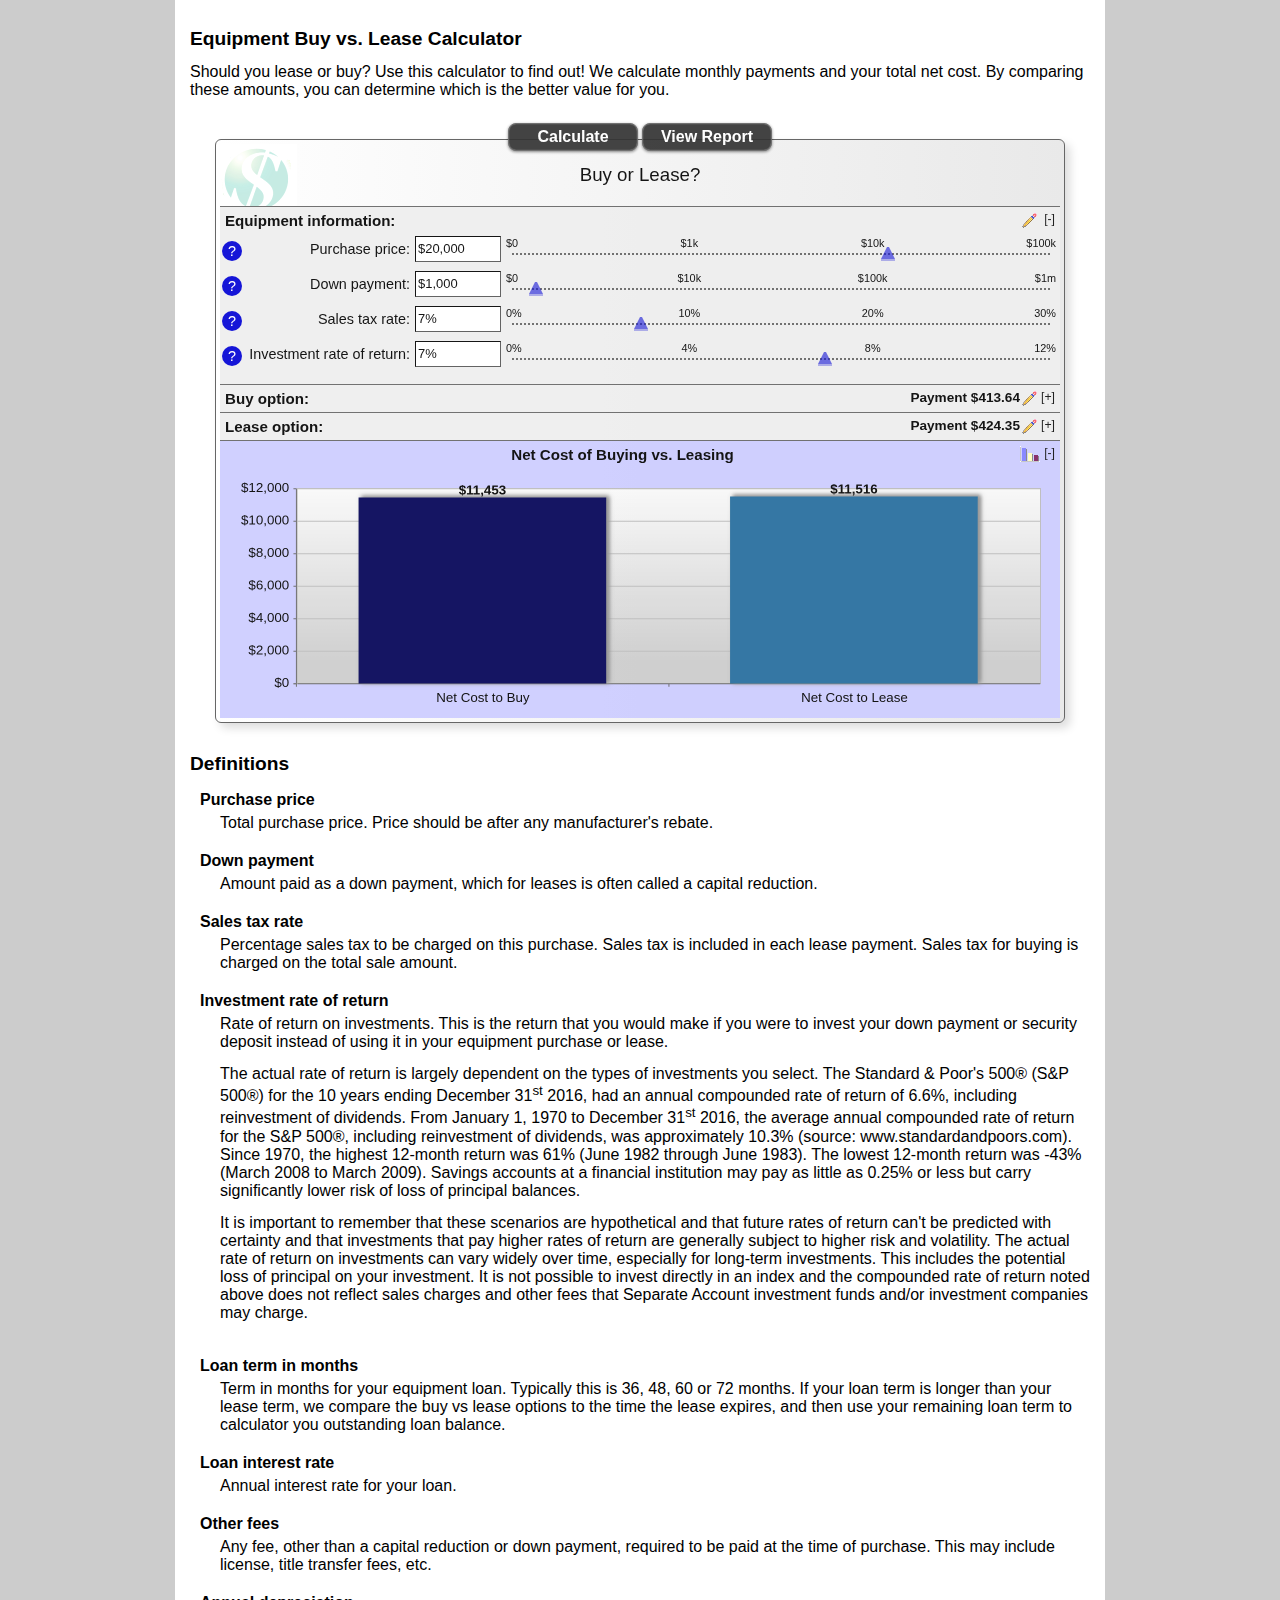
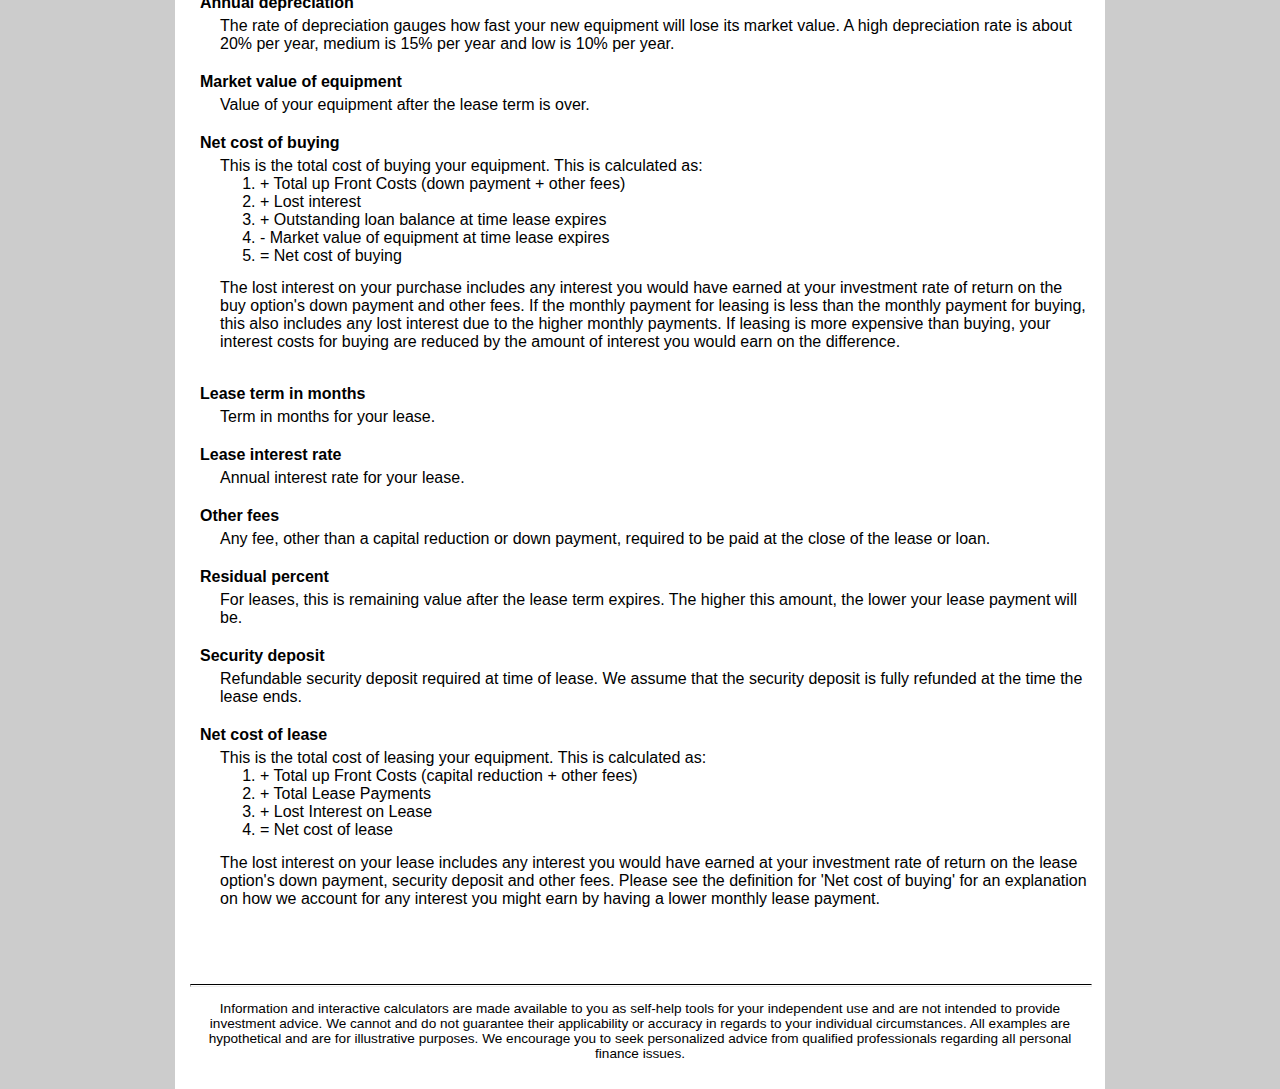
==== ceoiq/calculator/BizBuyvsLease.html @ 22607d78 "initial creation" ====
<!DOCTYPE HTML PUBLIC '-//W3C//DTD HTML 4.01 Transitional//EN' 'http://www.w3.org/TR/html4/loose.dtd'>
<html lang='en'>
<head>
<title>Equipment Buy vs. Lease Calculator</title>
<meta http-equiv="X-UA-Compatible" content="IE=Edge">
<meta http-equiv="Content-Type" content="text/html; charset=UTF-8">
<link rel="shortcut icon" href="favicon.ico">
<meta name="viewport" content="height=device-height,width=device-width,initial-scale=1">
<!--
  Financial Calculators, &copy;1998-2017 KJE Computer Solutions, Inc.
  For more information please see:
  <A HREF="http://www.dinkytown.net">http://www.dinkytown.net</A>
 -->

<!-- Base styling, can be safely removed if overrides styles provided elsewhere-->
<style type="text/css">
body, table, td, th, ul, ol, dd, dl, p, br, h1, dt { font-family: helvetica, arial, sans-serif; font-size: 100%; }
</style>
<!-- End of Base styling-->

<link type='text/css' rel='StyleSheet' href='KJE.css'>
<link type='text/css' rel='StyleSheet' href='KJESiteSpecific.css'>

</head>
<body>
<div class=KJEWrapper>
<div class=KJEWidthConstraint>

<h1 class="KJEFontTitle">Equipment Buy vs. Lease Calculator</h1>

<!--CALC_DESC-->

Should you lease or buy? Use this calculator to find out! We calculate monthly payments and your total net cost. By comparing these amounts, you can determine which is the better value for you.

<!--CALC_DESC_END-->
<noscript><div class=KJECenterText><div id=KJENoJavaScript class=KJENoJavaScript>Javascript is required for this calculator.  If you are using Internet Explorer, you may need to select to 'Allow Blocked Content' to view this calculator.
<p><b>For more information about these these financial calculators please visit: <A href="http://www.dinkytown.net">Financial Calculators from KJE Computer Solutions, Inc.</a></b></p></div></div></noscript>
<div id="KJEAllContent"></div>
<!--
  Financial Calculators, &copy;1998-2017 KJE Computer Solutions, Inc.
  For more information please see:
  <A HREF="http://www.dinkytown.net">http://www.dinkytown.net</A>
 -->

<!--[if lt IE 9]>
<script SRC="excanvas.js"></script>
<![endif]-->
<script type="text/javascript" SRC="KJE.js"></script>
<script type="text/javascript" SRC="KJESiteSpecific.js"></script>
<script type="text/javascript" SRC="BizBuyvsLease.js"></script>

<script type="text/javascript" SRC="BizBuyvsLeaseParams.js"></script>




<br>
<hr class=KJEFoooterLine>
<div class=KJECenterText><p class=KJEFooter>Information and interactive calculators are made available to you as self-help tools for your independent use and are not intended to provide investment advice. We cannot and do not guarantee their applicability or accuracy in regards to your individual circumstances. All examples are hypothetical and are for illustrative purposes.  We encourage you to seek personalized advice from qualified professionals regarding all personal finance issues. </p></div>
</div>
</div>
</body>
</html>
---- ceoiq/calculator/KJE.css ----
@-webkit-keyframes fadeIn {
    from { opacity: 0; }
    to { opacity: 1; }
}
@keyframes fadeIn {
    from { opacity: 0; }
    to { opacity: 1; }
}

body {
    -webkit-text-size-adjust:none;
}

body.KJEReportBody {

    background-image: none;
}

#KJEAllContent {
    font: normal 100% Arial, sans-serif;
    background: #FFFFFF;
    color: #000000;
    padding: 40px 0 0 0;
}

button::-moz-focus-inner,
input[type="button"]::-moz-focus-inner,
input[type="submit"]::-moz-focus-inner,
input[type="reset"]::-moz-focus-inner {
    padding: 0 !important;
    border: 0 none !important;
}

#KJEReportText {
    display:none;
}

#KJEAllContent p {
    margin: .9em 0;
}

#KJECalculatorScreenSize {

}
p.KJEScheduleNote {
    display:none;
}

.KJEFontTitle {
    font-size:1.2em;
    font-weight:bold;
    line-height:22px;
}

.KJEFontHeading {
    color:#000000;
}

.KJEError {
    color:#FF0000;
}

.KJEMissing {
    color:#FF0000;
}

.KJETitleExtra {

}

.KJETitle {
    font-size: 1.3em;
    text-align: center;
    background-image: url([data-uri]);
    background-repeat: no-repeat;
    background-position: -8px -8px;
    background-size:85px 85px;
}

.KJECalculatorTable {
    box-sizing: border-box;
    background: #FFFFFF;
    right:0;
    left:0;
    padding: 4px 4px 4px 4px;
    border: 1px solid #666666;
    border-radius: 6px;
    -moz-border-radius: 6px;
    -webkit-border-radius: 6px;
    box-shadow: 5px 5px 10px #DDDDDD;
    -webkit-box-shadow: 5px 5px 10px #DDDDDD;
    -moz-box-shadow: 5px 5px 10px #DDDDDD;
    background: -moz-linear-gradient(left,  rgba(255,255,255,1) 0%, rgba(233,233,233,1) 100%); /* FF3.6+ */
    background: -webkit-gradient(linear, left top, right top, color-stop(0%,rgba(255,255,255,1)), color-stop(100%,rgba(233,233,233,1))); /* Chrome,Safari4+ */
    background: -webkit-linear-gradient(left,  rgba(255,255,255,1) 0%,rgba(233,233,233,1) 100%); /* Chrome10+,Safari5.1+ */
    background: -o-linear-gradient(left,  rgba(255,255,255,1) 0%,rgba(233,233,233,1) 100%); /* Opera 11.10+ */
    background: -ms-linear-gradient(left,  rgba(255,255,255,1) 0%,rgba(233,233,233,1) 100%); /* IE10+ */
    background: linear-gradient(to right,  rgba(255,255,255,1) 0%,rgba(233,233,233,1) 100%); /* W3C */
    filter: progid:DXImageTransform.Microsoft.gradient( startColorstr='#ffffff', endColorstr='#e9e9e9',GradientType=1 ); /* IE6-9 */
}

.KJECalculatorReportTable {
    padding: 0px 0px;
    border: 0;
}

.KJECalculator {
    font-size: 0.9em;
    right:0;
    left:0;
    height:100%;
    position: relative;
}

.KJECalculator p {
    font: normal 0.9em Arial, sans-serif;
    color: #000000;
}

.KJECalculator .KJEMain {
    right:0;
    left:0;
    display: inline-block;
    position: absolute; top: 0; left: 0;

}

.KJEInputs {
    padding:0;
    display:none;
}

.KJENoJavaScript {
    width:50%;
    background: #FFFFFF;
    padding: 20px 20px 20px 20px;
    border: 2px solid #666666;
    text-align: center;
    border-radius: 6px;
    -moz-border-radius: 6px;
    -webkit-border-radius: 6px;
    box-shadow: 10px 10px 20px #DDDDDD;
    -webkit-box-shadow: 10px 10px 20px #DDDDDD;
    -moz-box-shadow: 10px 10px 20px #DDDDDD;
}

#KJECommandButtons, #KJEReportButtons {
    z-index: 1;
    width: 285px;
    left:0;
    right:0;
    margin-left:auto;
    margin-right:auto;
}

.KJECommandButton {
    color:#ffffff;
    background:#333333;

    padding: 4px 2px;
    margin: 4px 2px 7px 2px;
    -webkit-border-radius:8px;
    -moz-border-radius:8px;
    border-radius:8px;
    white-space:nowrap;
    width:130px;
    border: 1px solid #666666;
    box-shadow:
        0 1px 3px rgba(000,000,000,0.5),
        inset 0 0 1px rgba(255,255,255,0.6);
    -moz-box-shadow:
        0 1px 3px rgba(000,000,000,0.5),
        inset 0 0 1px rgba(255,255,255,0.6);
    -webkit-box-shadow:
        0 1px 3px rgba(000,000,000,0.5),
        inset 0 0 1px rgba(255,255,255,0.6);
    font-size: 1.0em;
    font-weight: bold;

}

.KJECommandButton:active {
    position: relative;
    top:2px;
}

.KJEMain table {
    border-collapse: collapse;
    right:0;
    left:0;
    table-layout:fixed;
    margin: 0;
}

.KJEMain th, .KJEMain td {
    padding: 0;
    overflow: hidden;
}

.KJEMenu {
    position: absolute;
    text-align: right;
    background-image: url([data-uri]);
    background-repeat:no-repeat;
    background-position:center;
    z-index: 999;
    display: none;
    border:0px;
    width: 32px;
    height: 32px;
    -webkit-border-radius:2px;
    -moz-border-radius:2px;
    border-radius:2px;
}


#KJEWait {
    position: absolute;
    text-align: right;
    background-image: url([data-uri]);
    background-repeat:no-repeat;
    background-position:center;
    z-index: 999;
    display: none;
    border:1px solid #dddddd;
    width: 32px;
    height: 32px;
    /* css3 */
    -webkit-border-radius:18px;
    -moz-border-radius:18px;
    border-radius:18px;
}

.KJEInset {
    margin-left: 20px;
    margin-right: 20px;
}

.KJEReport {
    display:none;
    padding:5px;
    text-align: left;
    vertical-align: middle;
    padding-top: 30px;
}

.KJEReport, .KJEReport p {
    font-size: 1.0em;
    line-height: normal;
}

.KJEReport dl, .KJEReport dd, .KJEReport dt, .KJEReport th, .KJEReport td, .KJEReport ul, .KJEReport li, .KJEReport ol {
    font-size: 1.0em;
    line-height: normal;
}

.KJEDefinitionsHeader {
    font-size: 1.2em;
    font-weight: bold;
    line-height:22px;
}

.KJEDefinitionPopup p {
    font-size: 1.0em;
    line-height: normal;
}

.KJEDefinitionPopup, .KJEDefinitionPopup dl, .KJEDefinitionPopup dd, .KJEDefinitionPopup dt, .KJEDefinitionPopup th, .KJEDefinitionPopup td, .KJEDefinitionPopup ul, .KJEDefinitionPopup li, .KJEDefinitionPopup ol {
    font-size: 1.0em;
    line-height: normal;
}

button.KJEDefinitionIcon:active,
button.KJEDefinitionIcon:focus,
button.KJEDefinitionIcon:hover,
button.KJECloseButton:active,
button.KJECloseButton:focus,
button.KJECloseButton:hover {
    color:#0000D4;
    background:#fff;
}

button.KJEDefinitionIcon {
    color:#fff;
    background:#0000D4;
    width: 20px;
    height: 20px;
    text-align: center;
    padding: 0 0;
    font-size: 1em;
    border-radius: 20px;
    border-width: 0;
    cursor:help;
    margin-left: 2px;
    float:left;
}

button.KJECloseButton {
    color:#fff;
    background:#0000D4;
    width: 20px;
    height: 20px;
    text-align: center;
    padding: 0 0;
    font-size: 1em;
    border-radius: 2px;
    border-width: 1px;
    cursor:hand;
}



.KJEDefinitions {
    text-align: left;
    margin-top: 30px;
}

.KJEDefinitions dl {
    padding-left:10px;
}

.KJEDefinitions dt {
    font-weight: bold;
}

.KJEDefinitions dd {
    padding-bottom:20px;
    padding-top:5px;
    margin-left: 20px;
}

.KJEDefinitions dl, .KJEDefinitions p, .KJEDefinitions dd, .KJEDefinitions dt, .KJEDefinitions td, .KJEDefinitions th, .KJEDefinitions ul, .KJEDefinitions li, .KJEDefinitions ol {
    font-size: 1.0em;
    line-height: normal;
}

.KJECloseButton {
    color: #5D60C6;
    float: right;
    cursor: pointer;
}

.KJECloseButton:hover {
    color: rgb(0,0,212);
}

.KJEContent {
}

.KJEMain input[type=number]::-webkit-inner-spin-button, input[type=number]::-webkit-outer-spin-button {
    -webkit-appearance: none;
    margin: 0;
}

.KJEInputContainer {
    text-align: left;
    overflow: visible;
    position: relative;
    height: 35px;
    width: 100%;
    -webkit-transition: background-color 500ms ease;
    -moz-transition: background-color 500ms ease;
    -o-transition: background-color 500ms ease;
    transition: background-color 500ms ease;
}

.KJEInputContainer:hover {
    background-color: #F3FFD2;
}

.KJEInputContainer .KJEInputFieldContainer {
  display: inline-block;
  margin-top: 5px;
  margin-bottom: 5px;
}

.KJEInputContainer .KJESlider {
    top: 0px;
    cursor: pointer;
    -webkit-touch-callout: none;
    -webkit-user-select: none;
    -khtml-user-select: none;
    -moz-user-select: none;
    -ms-user-select: none;
    user-select: none;
}

.KJEInputContainer .KJEIncrementer
{
    cursor: pointer;
    -webkit-touch-callout: none;
    -webkit-user-select: none;
    -khtml-user-select: none;
    -moz-user-select: none;
    -ms-user-select: none;
    user-select: none;
    vertical-align: middle;
    padding-left: 5px;
}


.KJEInputContainer .KJEScale {
    font-size: .87em;
    border-color: #666666;
    -webkit-touch-callout: none;
    -webkit-user-select: none;
    -khtml-user-select: none;
    -moz-user-select: none;
    -ms-user-select: none;
    user-select: none;
}

.KJEInputContainer .KJELabel {
    text-align: right;
    cursor:default;
    overflow: visible;
}

.KJEInputContainer .KJEOutputLabel {
    overflow: visible;
}

.KJEInputContainer .KJELabelBold {
    font-weight: bold;
    text-align: right;
    overflow: visible;
}

.KJEInputContainer .KJEHelp {
    text-align: right;
    cursor:help;
    overflow: visible;
}

.KJEInputContainer .KJEHelp:hover {
    color: #0000D4;
}
/*
.KJEInputContainer label.KJEHelp:after {
    content: url([data-uri]);
}
*/

.KJEInputContainer .bold {
    font-weight: bold;
}

.KJEInputContainer .KJETrailingLabel {
    overflow: visible;
}

.KJEInputContainer .KJETrailingLabelDisable {
    overflow: visible;
    color: #565656;
}

.KJEInputContainer input:disabled, .KJEInputContainer textarea:disabled {
    color: #565656;
    background: #ededed;
}

.KJEInputContainer .KJEDropBox {
    font-weight: normal;
    font-size: 0.9em;
}

.KJEInputContainer select.KJEDropBoxModern {
    background: transparent;
    border: 0;
    border-radius: 0;
    padding: 0px;
    -webkit-appearance: none;
}

div.KJEDropBoxDivModern {
    border: 1px solid #555;
    overflow: hidden;
    background: url([data-uri]);
    background-repeat:no-repeat;
    background-position: right;
    background-color: #fff;
    padding: 0px;
    margin: 0px;
}

.KJEInputContainer .KJEInput {
    font-weight: normal;
    font-size: 0.9em;
}

.KJEInputContainer input.KJEInputModern {
    top: 15px;
    border-color: #555;
    border-width: 1px;
    padding: 2px;
}

.KJEInputContainer input.KJEInputModern[type=radio]  {
    border: 0px;
}

.KJEInputContainer .KJEArrowIE8 {
    width: 0;
    height: 0;
    border-left: 6px solid transparent;
    border-right: 6px solid transparent;
    border-bottom: 12px solid rgb(0,0,212);
}

.KJEInputContainer .KJEArrow {
    width: 0;
    height: 0;
    border-left: 6px solid transparent;
    border-right: 6px solid transparent;
    border-bottom: 12px solid rgba(0,0,212, 0.6);
    box-shadow: 0 2px 0 rgba(0, 0, 212, 0.3);
    -webkit-box-shadow: 0 2px rgba(0, 0, 212, 0.3);
    -moz-box-shadow: 0 2px rgba(0, 0, 212, 0.3);
}

.KJEInputContainer .KJEArrow.active {
    border-bottom: 12px solid rgba(0,0,212, 0.5);
    cursor: pointer;
}


.KJEInputContainer div.KJELine {
    border-width: 0 0 2px 0;
    border-style: dotted;
    border-color: rgb(102, 102, 102);
    -webkit-touch-callout: none;
    -webkit-user-select: none;
    -khtml-user-select: none;
    -moz-user-select: none;
    -ms-user-select: none;
    user-select: none;
}

.KJEInputContainer .KJELine.active {
    border-style: solid;
    border-color: rgb(102, 102, 102);
}

hr.KJEDivide {
    border: 0;
    width: 100%;
    height: 1px;
    color: rgb(150, 150, 150);
}

hr.KJEFoooterLine {
    border-top: 1px solid #000;
    width: 100%;
    height: 1px;
}

.KJECenterText {
    text-align:center;
}

.KJEBold {
    font-weight: bold;
}

.KJEBoldCenter {
    font-weight: bold;
    text-align: center;
    cursor:default;
    overflow: visible;
}

.KJESubTitle  {
    font-size: 0.9em;
    font-weight: normal;
    line-height: normal;
}

p.KJEFooter, .KJEFooter  {
    font-size: .85em;
    font-weight: normal;
}

#KJEGuiDataPoint {
    color:#000000;
    background:#ffffff;
    border:1px solid #5D60C6;

    position: absolute;
    display: none;
    z-index: 99;
    padding:9px;
    margin:1em 0 3em;
    max-width: 520px;
    -webkit-border-radius:6px;
    -moz-border-radius:6px;
    border-radius:8px;
    box-shadow: 3px 3px 3px #333333;
    -webkit-box-shadow: 3px 3px 3px #333333;
    -moz-box-shadow: 3px 3px 3px #333333;
}

#KJEGuiDataPoint dt {
    font-weight: bold;
}

#KJEGuiDataPoint dd {
    padding-bottom:5px;
    padding-top:5px;
    margin-left: 20px;
}

#KJEGuiDataPoint:before {
    content:"";
    position:absolute;
    top:-10px; /* value = - border-top-width - border-bottom-width */
    right:auto;
    bottom:auto; /* value = - border-top-width - border-bottom-width */
    left:39px; /* controls horizontal position */
    border-width:0 10px 10px;
    border-style:solid;
    border-color:#5D60C6 transparent;
    /* reduce the damage in FF3.0 */
    display:block;
    width:0;
}

/* creates the smaller  triangle */
#KJEGuiDataPoint:after {
    content:"";
    position:absolute;
    top:-8px; /* value = - border-top-width - border-bottom-width */
    bottom:auto; /* value = - border-top-width - border-bottom-width */
    left:38px;
    right:auto; /* value = (:before left) + (:before border-left) - (:after border-left) */
    border-width:0 11px 11px;
    border-style:solid;
    border-color:#fff transparent;
    /* reduce the damage in FF3.0 */
    display:block;
    width:0;
}

div.KJEGuiDefnPopup {
    color:#000000;
    background:#ffffff;
    border:1px solid #5D60C6;

    position: absolute;
    display: none;
    z-index: 99;
    padding:9px;
    margin:1em 0 3em;
    -webkit-border-radius:6px;
    -moz-border-radius:6px;
    border-radius:8px;
    box-shadow: 3px 3px 3px #333333;
    -webkit-box-shadow: 3px 3px 3px #333333;
    -moz-box-shadow: 3px 3px 3px #333333;
    -webkit-animation: fadeIn .4s;
    animation: fadeIn .4s;

}

div.KJEGuiDefnPopup dt {
    font-weight: bold;
}

div.KJEGuiDefnPopup dd {
    padding-bottom:5px;
    padding-top:5px;
    margin-left: 20px;
}

div.KJEGuiDefnPopup:before {
    content:"";
    position:absolute;
    top:-10px; /* value = - border-top-width - border-bottom-width */
    right:auto;
    bottom:auto; /* value = - border-top-width - border-bottom-width */
    left:39px; /* controls horizontal position */
    border-width:0 10px 10px;
    border-style:solid;
    border-color:#5D60C6 transparent;
    /* reduce the damage in FF3.0 */
    display:block;
    width:0;
}

div.KJEGuiDefnPopup:after {
    content:"";
    position:absolute;
    top:-8px; /* value = - border-top-width - border-bottom-width */
    bottom:auto; /* value = - border-top-width - border-bottom-width */
    left:38px;
    right:auto; /* value = (:before left) + (:before border-left) - (:after border-left) */
    border-width:0 11px 11px;
    border-style:solid;
    border-color:#fff transparent;
    /* reduce the damage in FF3.0 */
    display:block;
    width:0;
}

table.KJEToggleTable {
    width:100%;
    border-style:none;
}

table.KJEToggleTable td{
    border:0px;
}


.KJEToggleTitle {
    font-size:1.05em;
    font-weight:bold;
    cursor: pointer;
    text-align: left;
    text-decoration: none;
    border-style:none;
}

.KJEToggleIcon {
    font-size: .85em;
    font-weight: normal;
    text-align: right;
    padding-top: 0;
    vertical-align: top;
    color: #111111;
    outline: none;
    cursor:pointer;
    white-space:nowrap;
    width:35px;
    border-style:none;
}

.KJEToggleSubTitle {
    font-size:0.9em;
    font-weight:bold;
    cursor: pointer;
    text-align: left;
    text-decoration: none;
    padding-left: 30px;
    width: 100%;
}

.KJEGraphIcon {
    background-repeat: no-repeat;
    background-position: top left;
    background-image: url([data-uri]);
}
.KJEInputIcon {
    background-repeat: no-repeat;
    background-position: top left;
    background-image: url([data-uri]);
}

.KJEInputDiv {
    padding-top: 5px;
    display: block;
    overflow: visible;
    width: auto;
    border-color: rgb(102,102,102);
    height: auto;
}

.KJEDropper{
    border-top: 1px solid;
    padding: 5px;
    border-color: rgb(102,102,102);
    height: auto;
}

.KJEGraphDropper, div.KJEGraphDropper td.KJEGraphTitle, .KJEDropper {
    -webkit-transition: background-color 500ms ease;
    -moz-transition: background-color 500ms ease;
    -o-transition: background-color 500ms ease;
    transition: background-color 500ms ease;
}

.KJEDropper:active {
    background-color: #F3FFD2;
}

.KJEDropper:hover {
    background-color: #F3FFD2;
}

.KJEGraphContainer {
    overflow: hidden;
}

.KJEGraph {
    -webkit-tap-highlight-color: rgba(0,0,0,0);
    overflow: hidden;
}

.KJEGraphTitle {
    font-size:1.05em;
    font-weight:bold;
    cursor: pointer;
    text-align: center;
    text-decoration: none;
    border-style:none;
}

.KJEGraphDropper{
    border-top: 1px solid;
    border-color: rgb(102,102,102);
    height: auto;
    padding: 5px;
}

.KJEGraphDropper:active {
    background-color: #F3FFD2;
}

.KJEGraphDropper:hover {
    background-color: #F3FFD2;
}

.KJEDropperReport {
    border: 0;
    padding: 5px;
    -webkit-transition: background-color 500ms ease;
    -moz-transition: background-color 500ms ease;
    -o-transition: background-color 500ms ease;
    transition: background-color 500ms ease;
    height: auto;
}

.KJEDropperReport:active {
    background-color: #ffffff;
}

.KJEDropperReport:hover {
    background-color: #ffffff;
    -webkit-transition: background-color 500ms ease;
    -moz-transition: background-color 500ms ease;
    -o-transition: background-color 500ms ease;
    transition: background-color 500ms ease;
}

.KJEDroppee {
}

.KJEReportTableDiv {
    box-sizing: border-box;
    margin-top: 20px;
    margin-bottom: 20px;
    margin-right: 0px;
    margin-left: 0px;
    border-width: 1px;
    border-style: solid;
    border-color: black;
    -webkit-border-radius: 6px;
    -moz-border-radius: 6px;
    border-radius: 6px;
    padding: 2px;
    width:100%;
    box-shadow: 5px 5px 10px #DDDDDD;
    -webkit-box-shadow: 5px 5px 10px #DDDDDD;
    -moz-box-shadow: 5px 5px 10px #DDDDDD;
}

.KJEInput .KJEReportTableDiv {
    width: 95%;
}

.KJEDefinitions .KJEReportTableDiv {
    width: 95%;
}

.KJEDefinitionPopup .KJEReportTableDiv {
    width: 95%;
}

.KJECenter {
    text-align:center;
}

.KJEReportHeader {
    font-size:1.2em;
    font-weight:bold;
    line-height:22px;
}

.KJEReportTitleBlock {
    text-align: center;
}

.KJEReportTitle {
    font-size:1.3em;
    font-weight:bold;
    margin: 0;
    padding: 0;
}

table.KJEReportTable, table.KJECalcTable {
    font-size: 0.9em;
    background-color: #cccccc;
    border-spacing: 0;
    border: 1px;
    border-collapse: collapse;
    width:100%;
    margin: 0;
    padding: 0;
}

table.KJECalcTable {
    background-color: inherit;
}

table.KJEReportTable tr.KJEHeaderRow, table.KJECalcTable tr.KJEHeaderRow {
    background-color: #cccccc;
    text-align: center;
    border: none;
}

table.KJEReportTable th, table.KJECalcTable th{
}

table.KJECalcTable tr.KJEHeaderRow {
    background-color: inherit
}

table.KJEReportTable tr.KJEFooterRow, table.KJECalcTable tr.KJEFooterRow {
    background-color: #cccccc;
    text-align: right;
    border: none;
}

caption.KJEHeaderRow, caption.KJEHeaderRow {
    background-color: #cccccc;
}

table.KJECalcTable tr.KJEFooterRow {
    background-color: inherit
}

table.KJEReportTable tr.KJEFooterRow:hover, table.KJECalcTable tr.KJEFooterRow:hover{
    background-color: #246c9d;
    color: #ffffff;
}

table.KJEReportTable tr.KJEEvenRow {
    background-color: #eeeeee;
    text-align: right;
}

table.KJECalcTable tr.KJEEvenRow{
    text-align: right;
}

table.KJEReportTable tr.KJEEvenRow:hover, table.KJECalcTable tr.KJEEvenRow:hover{
    background-color: #246c9d;
    color: #ffffff;
}

table.KJEReportTable tr.KJEOddRow {
    background-color: #ffffff;
    text-align: right;
}
table.KJECalcTable tr.KJEOddRow {
    text-align: right;
}


table.KJEReportTable tr.KJEOddRow:hover, table.KJECalcTable tr.KJEOddRow:hover{
    background-color: #246c9d;
    color: #ffffff;
}

h2.KJESubHeading {
    font-size:1.05em;
    padding:0px;
    margin:0px;
}

table.KJEReportTable .KJEHeading,  table.KJECalcTable .KJEHeading{
    font-size:1.05em;
    font-weight:bold;
    padding-top:5px;
    padding-bottom:5px;
    line-height:22px;
}

table.KJEReportTable .KJEHeadingUnderline,  table.KJECalcTable .KJEHeadingUnderline {
    text-decoration: underline;
}
table.KJEReportTable .KJEHeadingRight,  table.KJECalcTable .KJEHeadingRight{
    text-align: right;
}

table.KJEReportTable td.KJECell,table.KJEReportTable th.KJECell, table.KJECalcTable td.KJECell{
    padding-right:10px;
    padding-left:10px;
    padding-top:8px;
    padding-bottom:8px;
    vertical-align:text-top;
    border: none;
}

table.KJEReportTable td.KJELabel, table.KJEReportTable th.KJELabel, table.KJECalcTable td.KJELabel, table.KJECalcTable th.KJELabel{
    padding-right:10px;
    padding-left:10px;
    padding-top:8px;
    padding-bottom:8px;
    font-weight:bold;
    vertical-align:text-top;
    border: none;
}

table.KJEIndexTable th.KJELabel{
    padding-right:0px;
    padding-top:0px;
    padding-bottom:0px;
}

table.KJEReportTable th.KJELabel, table.KJECalcTable th.KJELabel{
    text-align: right;
}

table.KJEReportTable td.KJELabelPad, th.KJELabelPad, table.KJECalcTable td.KJELabelPad {
    padding-right:10px;
    padding-top:10px;
    padding-bottom:10px;
    padding-left:10px;
    border: none;
}

table.KJEReportTable td.KJECellStrong,table.KJEReportTable th.KJECellStrong, table.KJECalcTable td.KJECellStrong, table.KJECalcTable th.KJECellStrong{
    padding-right:10px;
    padding-top:2px;
    padding-bottom:2px;
    font-weight:bold;
    vertical-align:text-top;
    border: none;
}

table.KJEReportTable td.KJECell:hover, table.KJECalcTable td.KJECell:hover{
    color: #ffffff;
    background-color: #000055;
}

table.KJEReportTable .KJELabel:hover, table.KJECalcTable .KJELabel:hover{
    color: #ffffff;
    background-color: #000055;
}

table.KJEReportTable td.KJECellStrong:hover, table.KJECalcTable td.KJECellStrong:hover{
    color: #ffffff;
    background-color: #000055;
}

table.KJEReportTable td.KJECellSpecial:hover, table.KJECalcTable td.KJECellSpecial:hover {
    color: #ffffff;
    background-color: #000055;
}

table.KJEReportTable a:hover {
    color: #ffffff;
}

table.KJEReportTable td.KJECellStrong, table.KJEReportTable th.KJECellStrong, table.KJECalcTable td.KJECellStrong, table.KJECalcTable th.KJECellStrong{
    font-weight: bold;
    padding-right:10px;
    padding-left:10px;
    padding-top:2px;
    padding-bottom:2px;
    border: none;
}

table.KJEReportTable td.KJECellSpecial, table.KJEReportTable th.KJECellSpecial, table.KJECalcTable td.KJECellSpecial, table.KJECalcTable th.KJECellSpecial{
    color: red;
    padding-right:10px;
    padding-top:2px;
    padding-bottom:2px;
}

table.KJEReportTable td.KJECellBorder, table.KJEReportTable th.KJECellBorder, table.KJECalcTable th.KJECellBorder, table.KJECalcTable td.KJECellBorder {
    border-right-width: 1px;
    border-top-width: 0;
    border-bottom-width: 0;
    border-left-width: 0;
    border-style: solid;
    border-spacing: 1px;
    border-color: #000000;
}

.KJELeft, table.KJEReportTable th.KJELeftPad, table.KJECalcTable th.KJELeftPad  {
    text-align: left;
}

.KJELeftPad, table.KJEReportTable th.KJELeftPad, table.KJECalcTable th.KJELeftPad  {
    text-align: left;
    padding-left: 10px;
}
.KJECenter, table.KJEReportTable th.KJECenter, table.KJECalcTable th.KJECenter {
    text-align: center;
}

.KJERight {
    text-align: right;
}

.KJERightBold, table.KJEReportTable th.KJERightBold, table.KJECalcTable th.KJERightBold  {
    text-align:right;
    font-weight: bold;
}

.KJECenterBold, table.KJEReportTable th.KJECenterBold, table.KJECalcTable th.KJECenterBold   {
    text-align:center;
    font-weight: bold;
}

.KJELeftBold, table.KJEReportTable th.KJELeftBold, table.KJECalcTable th.KJELeftBold  {
    text-align:left;
    font-weight: bold;
}

table.KJEReportTable td.KJECell10, th.KJECell10, table.KJECalcTable td.KJECell10 {
    width: 10%;
}
table.KJEReportTable td.KJECell15, th.KJECell15, table.KJECalcTable td.KJECell15 {
    width: 15%;
}

table.KJEReportTable td.KJECell225, th.KJECell225, table.KJECalcTable td.KJECell225 {
    width: 22.5%;
}

table.KJEReportTable td.KJECell20, th.KJECell20, table.KJECalcTable td.KJECell20 {
    width: 20%;
}
table.KJEReportTable td.KJECell25, th.KJECell25, table.KJECalcTable td.KJECell25 {
    width: 25%;
}
table.KJEReportTable td.KJECell30, th.KJECell30, table.KJECalcTable td.KJECell30 {
    width: 30%;
}
table.KJEReportTable td.KJECell35, th.KJECell35, table.KJECalcTable td.KJECell35 {
    width: 35%;
}
table.KJEReportTable td.KJECell40, th.KJECell40, table.KJECalcTable td.KJECell40 {
    width: 40%;
}
table.KJEReportTable td.KJECell50, th.KJECell50, table.KJECalcTable td.KJECell50 {
    width: 50%;
}
table.KJEReportTable td.KJECell60, th.KJECell60, table.KJECalcTable td.KJECell60 {
    width: 60%;
}
table.KJEReportTable td.KJECell70, th.KJECell70, table.KJECalcTable td.KJECell70 {
    width: 70%;
}
table.KJEReportTable td.KJECellNB, th.KJECellNB, table.KJECalcTable td.KJECellNB {
    border-width: 0px;
}

th.KJEColumnHeader {
    padding-right:10px;
    padding-top:2px;
    padding-bottom:2px;
    font-weight:bold;
    border: none;
    text-align: center;
    vertical-align: bottom;
}


/*
Rows and Cells used in the schedule table
*/

.KJEScheduleHeader {
    font-size:1.2em;
    font-weight:bold;
    line-height:22px;
    page-break-after:avoid;
}
table.KJEScheduleTable {
    font-size: 0.9em;
    background-color: #cccccc;
    border-spacing: 0;
    border-style: none;
    width:100%;
    margin: 0;
    padding: 0;
    border-collapse: collapse;
}

table.KJEScheduleTable tr.KJEScheduleHeaderRow {
    background-color: #cccccc;
    border-color: #cccccc;
    text-align: right;
    border: none;
}

table.KJEScheduleTable th {
    background-color: #cccccc;
    border: none;
}

table.KJEScheduleTable tr.KJEScheduleEvenRow {
    background-color: #eeeeee;
    text-align: right;
    border: none;
}
table.KJEScheduleTable tr.KJEScheduleEvenRow:hover{
    background-color: #246c9d;
}

table.KJEScheduleTable tr.KJEScheduleOddRow {
    background-color: #ffffff;
    text-align: right;
}
table.KJEScheduleTable tr.KJEScheduleOddRow:hover{
    background-color: #246c9d;
}

table.KJEScheduleTable th.KJEScheduleHeading {
    padding-right:10px;
    padding-top:2px;
    padding-bottom:2px;
    border: none;
}

table.KJEScheduleTable th.KJEScheduleHeadingUnderline {
    padding-top:10px;
    text-decoration: underline;
    text-align: center;
    border: none;
}

.KJEMinHeight2 {
    height:30px;
    padding-top: 10px;
    padding-bottom: 10px;
    padding-left: 10px;
    padding-right: 10px;
}

table.KJEScheduleTable td.KJEScheduleCell {
    padding-right:10px;
    padding-top:2px;
    padding-bottom:2px;
    border: none;
}

table.KJEScheduleTable td.KJEScheduleCell:hover {
    color: #ffffff;
    background-color: #000055;
}

table.KJEScheduleTable td.KJEScheduleCellStrong {
    font-weight: bold;
    padding-right:10px;
    padding-top:2px;
    padding-bottom:2px;
    border: none;
}

table.KJEScheduleTable td.KJEScheduleCellSpecial {
    color: red;
    padding-right:10px;
    padding-top:2px;
    padding-bottom:2px;
    border: none;
}

table.KJEScheduleTable td.KJECellBorder, table.KJEScheduleTable th.KJECellBorder {
    border-right-width: 1px;
    border-top-width: 0;
    border-bottom-width: 0;
    border-left-width: 0;
    border-style: solid;
    border-spacing: 1px;
    border-color: #000000;
}

#KJESplash{
    right:0;
    left:0;
    margin-top:85px;
    padding-top:42px;
    position: absolute;
    display:inline-block;
    background-repeat: no-repeat;
    background-position: top center;
    background-image: url([data-uri]);
}

.KJEWidthContraint {
    max-width: 900px;
    text-align:left;
    margin: auto;
    background: #ffffff;
    padding:15px;
}

.KJEWrapper {
    background: #cccccc;
    padding: 0;
    margin:0;
}

.KJEBreakHeader {display:none;}

div.KJELogo {
    text-align: center;
    width: 100%;
}

@media screen and (max-width:640px){
    .KJEWidthConstraint {
        padding:3px !important;
    }

    .KJELogo {
        max-width: 100%
    }

    .KJEReport {
        padding: 0px;
    }

    div.KJEReportTableDiv {
        -webkit-border-radius: 4px;
        -moz-border-radius: 4px;
        border-radius: 4px;
        padding: 4px;
        box-shadow: 0px 0px 0px #DDDDDD;
        -webkit-box-shadow: 0px 0px 0px #DDDDDD;
        -moz-box-shadow: 0px 0px 0px #DDDDDD;
        width: 100%;
    }

    table.KJEReportTableShrink {
        line-height: normal;
        -webkit-border-radius: 0px;
        -moz-border-radius: 0px;
        border-radius: 0px;
        padding: 0px;
        width:100%;
        box-shadow: 0px;
        -webkit-box-shadow: 0px;
        -moz-box-shadow: 0px;
        width: 100%;
    }

    table.KJEReportTableShrink td  {
        padding: 0px;
        margin: 0px;
        font-size: .8em;
    }

    table.KJEReportTableShrink th{
        font-size: .85em;
    }

    table.KJEScheduleTable th.KJEScheduleHeading {
        padding-right:5px;
        font-size: .8em;
    }

    .KJEWidthConstraint {
        padding:0;
    }

    table.KJEReportTable td.KJELabel, th.KJELabel, table.KJECalcTable td.KJELabel{
        padding-right:5px;
    }

    table.KJEReportTable td.KJELabelPad, th.KJELabelPad, table.KJECalcTable td.KJELabelPad {
        padding-right:5px;
        padding-left:2px;
    }

    table.KJEReportTable td.KJECellStrong, table.KJEReportTable th.KJECellStrong, table.KJECalcTable td.KJECellStrong, table.KJECalcTable th.KJECellStrong{
        padding-right:5px;
        padding-left:2px;
    }

    table.KJEReportTable td.KJECell, table.KJEReportTable th.KJECell, table.KJECalcTable td.KJECell, table.KJECalcTable th.KJECell{
        padding-right:5px;
        padding-left:2px;
    }



}

@media screen and (max-width:400px){

    .KJECalculatorTable {
        padding: 4px 0px 0px 0px;
        box-shadow: 0px 0px 0px;
        -webkit-box-shadow: 0px 0px 0px;
        border-width: 1px;
        border-radius: 0px;
        -moz-border-radius: 0px;
        -webkit-border-radius:0px;
        -moz-box-shadow: 0px 0px 0px;
    }

    div.KJEReportTableDiv {
        margin-right: 0px;
        margin-left: 0px;
        border-width: 0px;
        -webkit-border-radius: 0px;
        -moz-border-radius: 0px;
        border-radius: 0px;
        padding: 0px;
    }

    table.KJEReportTableShrink td  {
        padding: 0px;
        margin: 0px;
        font-size: .75em;
    }

    table.KJEReportTable td.KJECell, table.KJEReportTable th.KJECell, table.KJECalcTable td.KJECell, table.KJECalcTable th.KJECell{
        padding-right:2px;
        padding-left:2px;
    }

    table.KJEReportTable {
        font-size: .8em;
    }

    table.KJEReportTableShrink th{
        font-size: .65em;
    }

    table.KJEScheduleTable th.KJEScheduleHeading {
        padding-right:3px;
        font-size: .7em;
    }

    div.KJETitle {
        background-image: none;
    }

    table.KJEScheduleTable {
        display:none;
    }

    p.KJEScheduleNote {
        display:inline;
    }
}

@media print {
    .KJENoPrint {
        display: none;
    }

    #KJECalculatorScreenSize {
        page-break-before: avoid;
    }

    .KJEWrapper {
        background: #ffffff;
        border: 0px solid #ffffff;
    }

    .KJECalculatorTable {
        border: 2px solid #666666;

        box-shadow: 0 0 0;
        -webkit-box-shadow: 0 0 0;
        -moz-box-shadow: 0 0 0;
    }

    .KJECalculator {
        border-radius: 6px;
        -moz-border-radius: 6px;
        -webkit-border-radius: 6px;
    }

    .KJECalculator .KJEMain {
        border-radius: 6px;
        -moz-border-radius: 6px;
        -webkit-border-radius: 6px;
    }


    .KJECalculatorReportTable {
        display: none;
    }

    .KJEToggleIcon {
        display: none;
    }

    .KJEGraphIcon {
        display: none;
    }

    .KJEInputIcon {
        display: none;
    }

    .KJEDefinitions {
        display: block;
    }

    .KJEDefinitionsHeader {
        page-break-after: avoid;
    }

    .KJEDefinitions dl {
        page-break-before: avoid;
    }

    .KJEDefinitions dt {
        page-break-after: avoid;
    }

    .KJEDefinitions dd {
        page-break-before:avoid;
    }

    button.KJECommandButton {
        display: none;
    }

    #KJECommandButtons, #KJEReportButtons {
        display: none;
    }

    .KJEDropperReport {
        border-top: 0;
    }

    table.KJEScheduleTable {
        border-collapse: collapse;
        border-color: #000000;
        border-width: 1px;
        border-style: solid;
        border-spacing: 1px;
    }

    table.KJEScheduleTable td.KJEScheduleCell {
        border-right-width: 1px;
        border-top-width: 1px;
        border-bottom-width: 1px;
        border-left-width: 1px;
        border-style: solid;
        border-spacing: 1px;
        border-color: #000000;
    }

    table.KJEScheduleTable td.KJECellBorder, table.KJEScheduleTable td.KJECellBorder {
        border-width: 1px;
        border-top-width: 1px;
        border-bottom-width: 1px;
        border-left-width: 1px;
    }

    .KJEBreakHeader {
        display:block;
        page-break-before:always;
    }

    div.KJEReportTableDiv {
        border-width: 0;
        border-style: solid;
        border-color: black;
        -webkit-border-radius:0;
        -moz-border-radius:0;
        border-radius: 0;
        width:100%;
        display: inline-block;
        padding: 2px;
        box-shadow: 0 0 0;
        -webkit-box-shadow: 0 0 0;
        -moz-box-shadow: 0 0 0;
    }

    table.KJEReportTable {
        border-collapse: collapse;
        border-color: #000000;
        border-width: 1px;
        border-style: solid;
        border-spacing: 1px;
    }

    table.KJEScheduleTable {
        border-collapse: collapse;
        border-color: #000000;
        border-width: 1px;
        border-style: solid;
        border-spacing: 1px;
    }

    table.KJEReportTable td.KJECell {
        border-width: 1px;
        border-style: solid;
        border-spacing: 1px;
        border-color: #000000;
    }

    table.KJEReportTable td.KJECellStrong {
        border-width: 1px;
        border-style: solid;
        border-spacing: 1px;
        border-color: #000000;
    }

    table.KJEReportTable td.KJECellSpecial {
        border-width: 1px;
        border-style: solid;
        border-spacing: 1px;
        border-color: #000000;
    }

    table.KJEReportTable td.KJECellBorder, table.KJEReportTable th.KJECellBorder {
        border-width: 1px;
    }

    table.KJEReportTable td.KJECellNB {
        border-width: 0px;
    }

    table.KJEReportTableNB {
        border-width: 0px;
    }
}

figcaption.KJEAccessible {
    font-size:0;
    width:0;
    height:1px;
    position:absolute;
    overflow:hidden;
    z-index:-1000;
}

span.KJEAccessibleInLine {
    position: absolute;
    clip: rect(1px 1px 1px 1px); /* for Internet Explorer */
    clip: rect(1px, 1px, 1px, 1px);
    padding: 0;
    border: 0;
    height: 1px;
    width: 1px;
    overflow: hidden;
}

fieldset.KJEAccessibleFieldSet {
    margin: 0;
    padding: 0;
    border: 0;
}
legend.KJEAccessibleFieldSetLegend {
    font-size:0;
    width:0;
    height:1px;
    position:absolute;
    overflow:hidden;
    z-index:-1000;
}

a.KJEAccessibleSkip {
    position: absolute;
    top: -1000px;
    left: -1000px;
    height: 1px;
    width: 1px;
    text-align: left;
    overflow: hidden;
}

a.KJEAccessibleSkip:active,
a.KJEAccessibleSkip:focus,
a.KJEAccessibleSkip:hover {
    left: 0;
    top: 0;
    width: auto;
    height: auto;
    overflow: visible;
}


.KJEPopupLink {
    z-index: 2;
    position: relative;
}


#KJEMenuWindow {
    color:#000000;
    background:#ffffff;
    border:1px solid #5D60C6;
    position: absolute;
    display: none;
    z-index: 99;
    padding:9px;
    margin:1em 0 3em;
    -webkit-border-radius:6px;
    -moz-border-radius:6px;
    border-radius:8px;
    box-shadow: 3px 3px 3px #333333;
    -webkit-box-shadow: 3px 3px 3px #333333;
    -moz-box-shadow: 3px 3px 3px #333333;
}

#KJEMenuWindow:before {
    content:"";
    position:absolute;
    top:-10px; /* value = - border-top-width - border-bottom-width */
    left:auto;
    bottom:auto; /* value = - border-top-width - border-bottom-width */
    right:10px; /* controls horizontal position */
    border-width:0 10px 10px;
    border-style:solid;
    border-color:#5D60C6 transparent;
    /* reduce the damage in FF3.0 */
    display:block;
    width:0;
}

/* creates the smaller  triangle */
#KJEMenuWindow:after {
    content:"";
    position:absolute;
    top:-8px; /* value = - border-top-width - border-bottom-width */
    bottom:auto; /* value = - border-top-width - border-bottom-width */
    right:9px;
    left:auto; /* value = (:before left) + (:before border-left) - (:after border-left) */
    border-width:0 11px 11px;
    border-style:solid;
    border-color:#fff transparent;
    /* reduce the damage in FF3.0 */
    display:block;
    width:0;
}

input.KJEMenuInputItem {
    display: inline-block;
    width: 180px;
}

input.KJEMenuButton[type=button] {
    font: bold 0.9em Arial, sans-serif;
    position: relative;
    color:#ffffff;
    background:#333333;
    padding: 2px;
    margin: 2px;
    -webkit-border-radius:4px;
    -moz-border-radius:4px;
    border-radius:4px;
    white-space:nowrap;
    width:60px;
    border: 1px solid #666666;
    box-shadow:
        0 1px 3px rgba(000,000,000,0.5),
        inset 0 0 1px rgba(255,255,255,0.6);
    -moz-box-shadow:
        0 1px 3px rgba(000,000,000,0.5),
        inset 0 0 1px rgba(255,255,255,0.6);
    -webkit-box-shadow:
        0 1px 3px rgba(000,000,000,0.5),
        inset 0 0 1px rgba(255,255,255,0.6);
}

input.KJEMenuButton[type=button]:active {
    top: 2px;
    left: 1px;
}

input.KJEMenuButtonWide[type=button] {
    width:245px;
}

input.KJEMenuInputSave {
    display: inline-block;
    width: 232px;
}

div.KJEMenuLabel {
    font-weight: bold;
    display: inline-block;
    margin-top: 10px;
    margin-left: 5px;
    margin-right: 0px;
    width: 182px;
    text-align: left;
}

div.KJEMenuSavedRow {
    display: none;
    border: 0px;
    padding: 5px;
}

div.KJEMenuSelectedRow {
    background: #2ab0ed;
}


.KJEInputContainer input[type=range].KJERange {
    -webkit-appearance: none;
    width: 100%;
    background: transparent;
    margin: 13px 0 0 0;
}

@media all and (-ms-high-contrast: none), (-ms-high-contrast: active) {
    .KJEInputContainer input[type=range].KJERange {
        -webkit-appearance: none;
        width: 100%;
        background: transparent;
        margin: -4px;
        box-sizing: content-box;
    }
}

.KJEInputContainer input[type=range]:focus {
    outline: none;
}
.KJEInputContainer input[type=range]::-webkit-slider-runnable-track {
    border-width: 2px 0 0 0;
    border-style: dotted;
    border-color: rgb(102, 102, 102);
    height:5px;
    background: transparent;
}
.KJEInputContainer input[type=range]:active::-webkit-slider-runnable-track {
    border-style: solid;
}

.KJEInputContainer input[type=range]::-webkit-slider-thumb {
    -webkit-appearance: none;
    height:14px;
    width:14px;
    margin-top: -10px;
    border-left: 6px solid transparent;
    border-right: 6px solid transparent;
    border-bottom: 12px solid rgba(0,0,212, 0.6);
    -webkit-box-shadow: 0 2px rgba(0, 0, 212, 0.3);
    cursor: pointer;
}
.KJEInputContainer input[type=range]:active::-webkit-slider-thumb {
    border-bottom: 12px solid rgba(0,0,212, 1);
    -webkit-box-shadow: 0 2px rgba(0, 0, 212, 0.6);
    box-shadow: 0 2px rgba(0, 0, 212, 0.6);

}

.KJEInputContainer input[type=range]::-moz-range-track {
    border-width: 2px 0 0 0;
    border-style: dotted;
    border-color: rgb(102, 102, 102);
    height:0px;
    padding: 0 0 10px 0;
    background: transparent;
    overflow: visible;
}
.KJEInputContainer input[type=range]:active::-moz-range-track{
    border-style: solid;
}

.KJEInputContainer input[type=range]::-moz-range-thumb {
    -webkit-appearance: none;
    border-radius: 0px;
    height:2px;
    width:2px;
    margin-top: 0px;
    border-top: 0px;
    border-left: 6px solid transparent;
    border-right: 6px solid transparent;
    border-bottom: 12px solid rgba(0,0,212, 0.6);
    -moz-box-shadow: 0 2px rgba(0, 0, 212, 0.3);
    box-shadow: 0 2px rgba(0, 0, 212, 0.3);
    cursor: pointer;
    background: transparent;
}

.KJEInputContainer input[type=range]:active::-moz-range-thumb {
    border-bottom: 12px solid rgba(0,0,212, 1);
    -mox-box-shadow: 0 2px rgba(0, 0, 212, 0.6);
    box-shadow: 0 2px rgba(0, 0, 212, 0.6);
}

.KJEInputContainer input[type=range]::-ms-track {
    height:30px;
    background: transparent;
    color: transparent;
    border-color: transparent;
    border-width: 6px 0;
}

.KJEInputContainer input[type=range]::-ms-fill-lower {
    border-width: 2px 0 0 0;
    border-style: dotted;
    border-color: rgb(102, 102, 102);
    background: transparent;
    border-radius: 0px;
    box-shadow: none;
}
.KJEInputContainer input[type=range]:active::-ms-fill-lower{
    border-style: solid;
}
.KJEInputContainer input[type=range]::-ms-fill-upper {
    border-width: 2px 0 0 0;
    border-style: dotted;
    border-color: rgb(102, 102, 102);
    background: transparent;
    border-radius: 0px;
    box-shadow: none;
}
.KJEInputContainer input[type=range]:active::-ms-fill-upper{
    border-style: solid;
}

.KJEInputContainer input[type=range]::-ms-thumb {
    -webkit-appearance: none;
    border-radius: 0px;
    height:2px;
    width:2px;
    margin-top: 0px;
    border-left: 6px solid transparent;
    border-right: 6px solid transparent;
    border-bottom: 12px solid rgba(0,0,212, 0.6);
    border-top: 0px;
    box-shadow: 0 2px 0 rgba(0, 0, 212, 0.3);
    cursor: pointer;
    background: transparent;
}

.KJEInputContainer input[type=range]:active::-ms-thumb {
    border-bottom: 12px solid rgba(0,0,212, 1);
    -webkit-box-shadow: 0 2px rgba(0, 0, 212, 0.6);
    box-shadow: 0 2px rgba(0, 0, 212, 0.6);
}

.KJEInputContainer input[type=range]::-ms-tooltip { display: none; }

table.KJEIndexTable tr:hover {
  color: #ffffff;
}

table.KJEIndexTable tr a:hover {
    color: #ffffff;
}

table.KJEIndexTable  {
    padding:20px;
    font-size: 1em;
}

table.KJEIndexTable th.KJELabel a {
    display: block;
    height: 100%;
    padding: 10px 10px 200px 10px;
    margin-bottom: -190px;
    margin-left: 0px;
}

table.KJEIndexTable th.KJELabel {
    overflow:hidden;
    padding:0px;
}

table.KJEIndexTable tr:hover a {
    color: #ffffff;
}

/* incrementer */
div.KJEIncrementer {
}

div.KJEIncrementControl {
    display: inline-block;
    position: relative;
    color: #0053A3;
    height: 28px;
    width: 28px;
    margin-left: 4px;
    margin-right: 4px;

}

.KJEIncrementMinus, .KJEIncrementPlus {
    border-radius: 2px;
    -moz-border-radius: 2px;
    -webkit-border-radius: 2px;
    border-width: 2px;
    border-color: #0053A3;
    border-style: solid;
    background: #0053A3;
    margin-left: 4px;
    margin-right: 4px;
    color: #FFFFFF;
    font-size: 2em;
}
.KJEIncrementMinus:hover, .KJEIncrementPlus:hover {
    background: #5D60C6;
    border-color: #5D60C6;
}

.KJEIncrementPlus:after {
    position: absolute;
    top: 0;
    bottom: 0;
    left: 0;
    right: 0;
    content: "+"; /* use the hex value here... */
    color: #FFFFFF;
    line-height: 28px;
    text-align: center;
}

.KJEIncrementMinus:after {
    position: absolute;
    top: 2px;
    bottom: 0;
    left: 0;
    right: 0;
    content: "-"; /* use the hex value here... */
    color: #FFFFFF;
    line-height: 28px;
    text-align: center;
    margin-top: -5px;
}

div.KJEIncrementControl:active {
    position: relative;
    top:2px;
}
---- ceoiq/calculator/KJESiteSpecific.css ----
#KJEAllContent {
    background: #ffffff;
    color: #000000;
}

.KJEFontHeading {
    color:#000000;
}

.KJEError {
    color:#FF0000;
}

.KJETitle {
    text-align: center;
    background-image: url([data-uri]);
    background-repeat: no-repeat;
    background-position: -8px -8px;
    background-size:85px 85px;
}

.KJECalculatorTable {
}

.KJEInputContainer:hover {
    background-color: #ffffff;
}

.KJEDropper:hover {
    background-color: #ffffff;
}

.KJEGraphDropper:hover {
    background-color: #eeeeff;
}

.KJEInputContainer .help:hover {
    color: #333333;
}

.KJEReportTitle {
}

.KJEReportTitleBlock {
    text-align: center;
    padding: 10px;
    margin-top: 5px;
    margin: 10px;
    border-width: 1px;
    border-style: solid;
    border-color: black;
}

.KJEWidthConstraint {
    max-width: 900px;
    text-align:left;
    margin: auto;
    background: #ffffff;
    padding:15px;
}

.KJEWrapper {
    background: #cccccc;
    padding: 0;
    margin:0;
}

body {
 margin: 0;
}

/**CUSTOMCSS**/
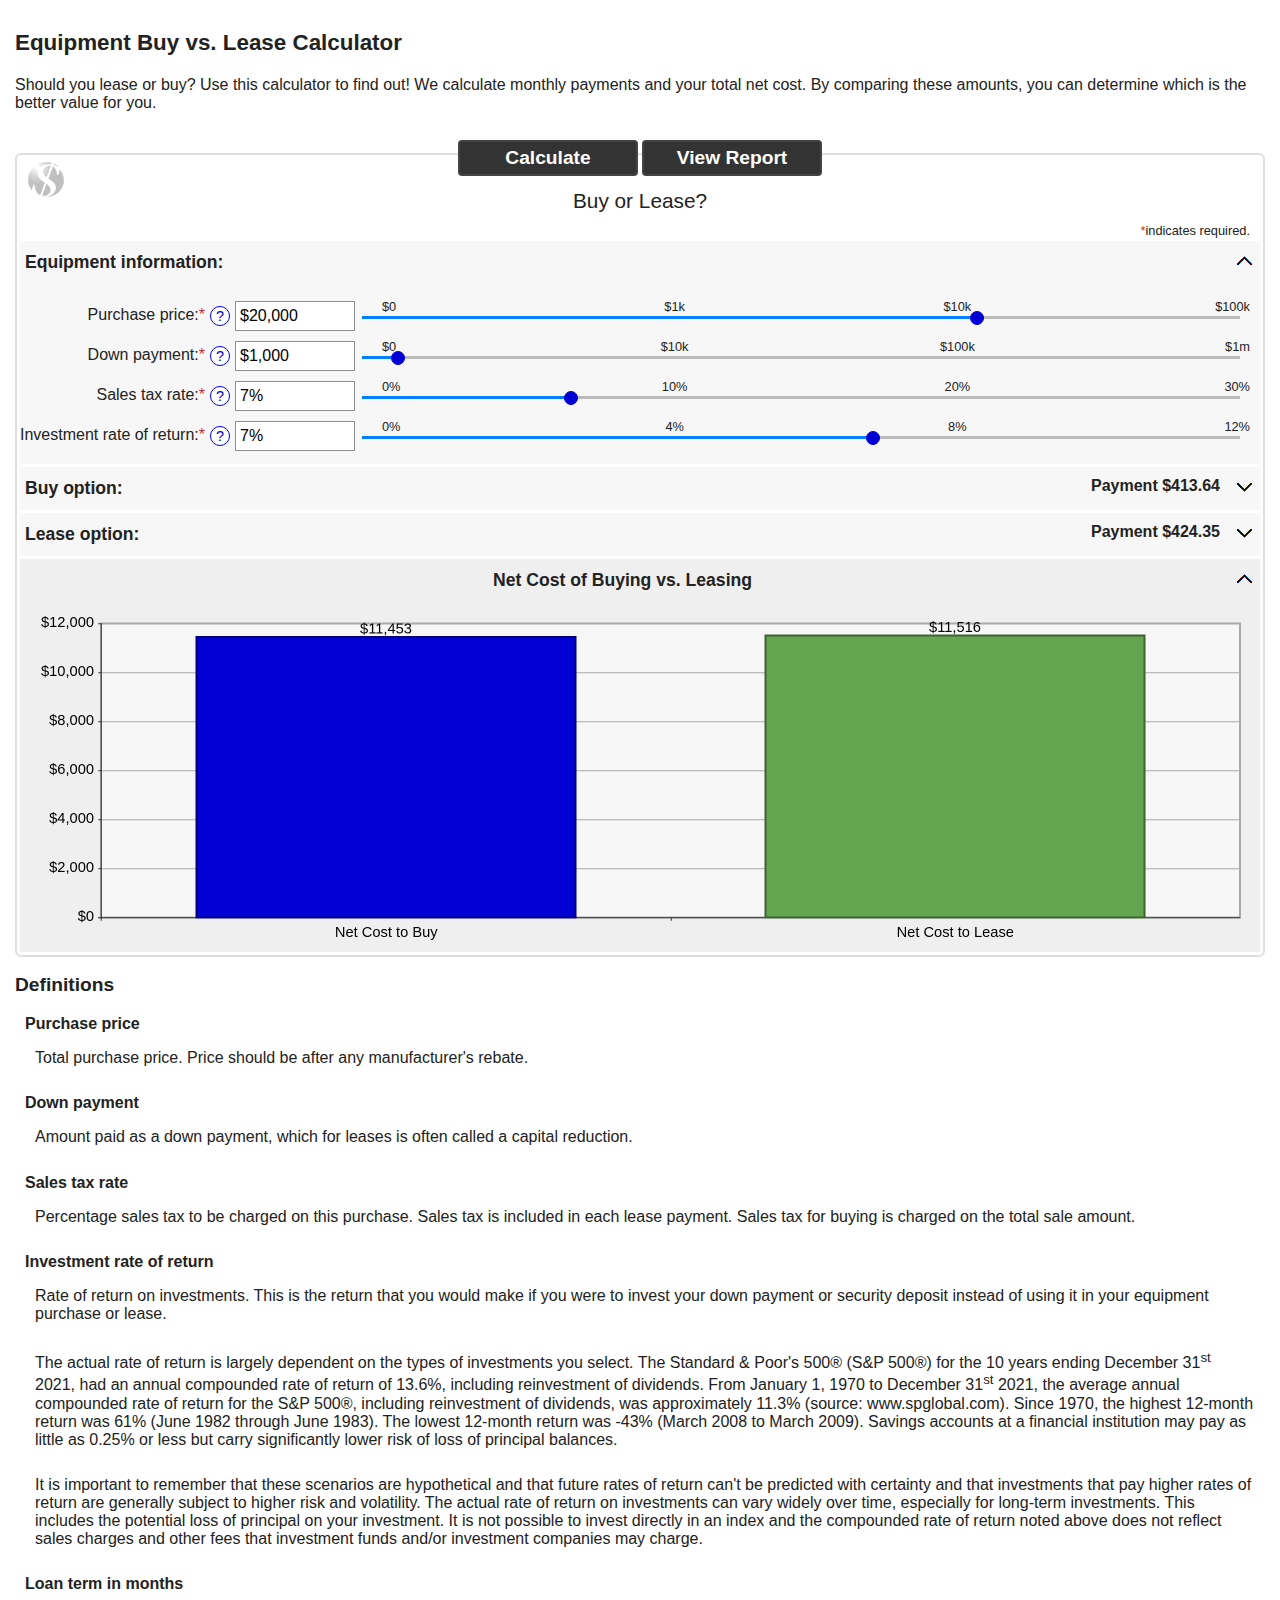
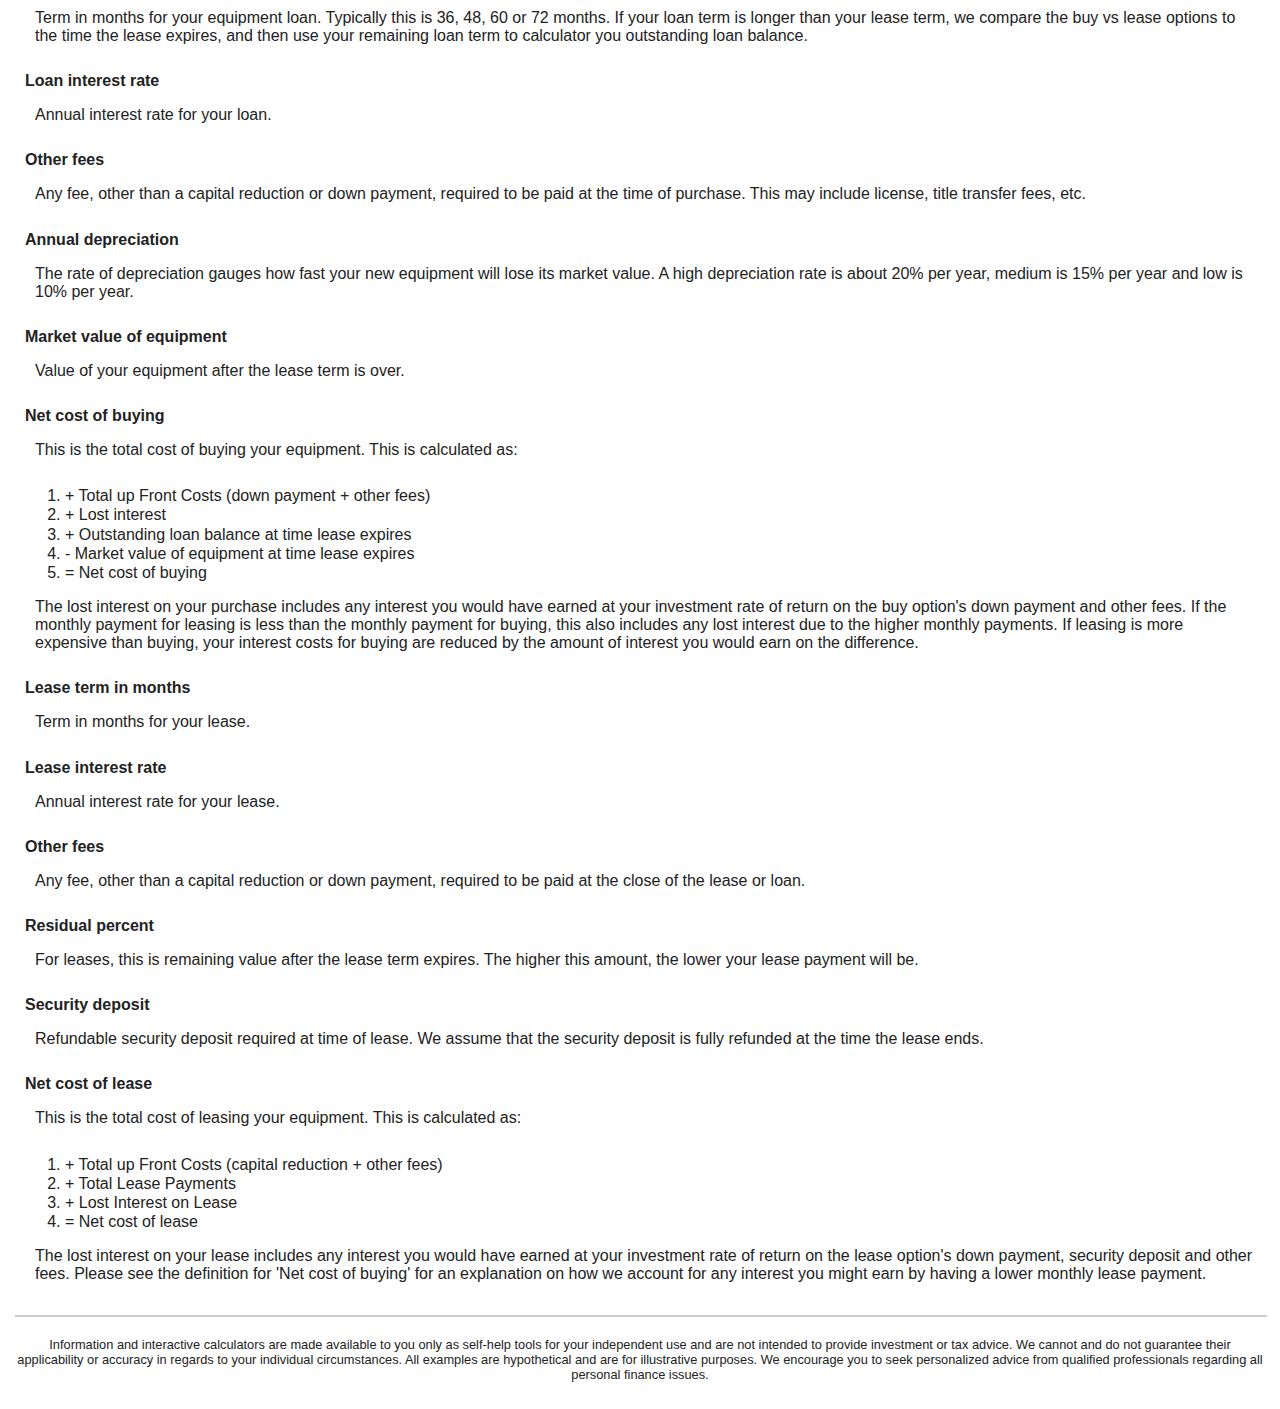
==== commit 150586f9: "updated calculators" ====
--- a/ceoiq/calculator/BizBuyvsLease.html
+++ b/ceoiq/calculator/BizBuyvsLease.html
@@ -1,4 +1,4 @@
-<!DOCTYPE HTML PUBLIC '-//W3C//DTD HTML 4.01 Transitional//EN' 'http://www.w3.org/TR/html4/loose.dtd'>
+<!doctype html>
 <html lang='en'>
 <head>
 <title>Equipment Buy vs. Lease Calculator</title>
@@ -7,44 +7,35 @@
 <link rel="shortcut icon" href="favicon.ico">
 <meta name="viewport" content="height=device-height,width=device-width,initial-scale=1">
 <!--
-  Financial Calculators, &copy;1998-2017 KJE Computer Solutions, Inc.
+  Financial Calculators, &copy;1998-2022 KJE Computer Solutions, Inc.
   For more information please see:
-  <A HREF="http://www.dinkytown.net">http://www.dinkytown.net</A>
+  <A HREF="https://www.dinkytown.net">https://www.dinkytown.net</A>
  -->
 
-<!-- Base styling, can be safely removed if overrides styles provided elsewhere-->
-<style type="text/css">
-body, table, td, th, ul, ol, dd, dl, p, br, h1, dt { font-family: helvetica, arial, sans-serif; font-size: 100%; }
-</style>
-<!-- End of Base styling-->
 
 <link type='text/css' rel='StyleSheet' href='KJE.css'>
 <link type='text/css' rel='StyleSheet' href='KJESiteSpecific.css'>
 
 </head>
-<body>
+<body class=KJEBody>
+<a href='#KJEMainContent' class='KJEAccessibleSkip'>[Skip to Content]</a>
 <div class=KJEWrapper>
 <div class=KJEWidthConstraint>
+ 
+<!-- \Main Area\ -->
+<h1 class='KJEFontTitle'>Equipment Buy vs. Lease Calculator</h1>
+<a id='KJEMainContent' title='page content'></a>
 
-<h1 class="KJEFontTitle">Equipment Buy vs. Lease Calculator</h1>
-
-<!--CALC_DESC-->
-
-Should you lease or buy? Use this calculator to find out! We calculate monthly payments and your total net cost. By comparing these amounts, you can determine which is the better value for you.
-
-<!--CALC_DESC_END-->
+<div id='KJECalculatorDescID'>Should you lease or buy? Use this calculator to find out! We calculate monthly payments and your total net cost. By comparing these amounts, you can determine which is the better value for you.</div>
 <noscript><div class=KJECenterText><div id=KJENoJavaScript class=KJENoJavaScript>Javascript is required for this calculator.  If you are using Internet Explorer, you may need to select to 'Allow Blocked Content' to view this calculator.
-<p><b>For more information about these these financial calculators please visit: <A href="http://www.dinkytown.net">Financial Calculators from KJE Computer Solutions, Inc.</a></b></p></div></div></noscript>
+<p>For more information about these financial calculators please visit: <A href="https://www.dinkytown.net">Financial Calculators from KJE Computer Solutions, Inc.</a></p></div></div></noscript>
 <div id="KJEAllContent"></div>
 <!--
-  Financial Calculators, &copy;1998-2017 KJE Computer Solutions, Inc.
+  Financial Calculators, &copy;1998-2022 KJE Computer Solutions, Inc.
   For more information please see:
-  <A HREF="http://www.dinkytown.net">http://www.dinkytown.net</A>
+  <A HREF="https://www.dinkytown.net">https://www.dinkytown.net</A>
  -->
 
-<!--[if lt IE 9]>
-<script SRC="excanvas.js"></script>
-<![endif]-->
 <script type="text/javascript" SRC="KJE.js"></script>
 <script type="text/javascript" SRC="KJESiteSpecific.js"></script>
 <script type="text/javascript" SRC="BizBuyvsLease.js"></script>
@@ -54,9 +45,8 @@
 
 
 
-<br>
-<hr class=KJEFoooterLine>
-<div class=KJECenterText><p class=KJEFooter>Information and interactive calculators are made available to you as self-help tools for your independent use and are not intended to provide investment advice. We cannot and do not guarantee their applicability or accuracy in regards to your individual circumstances. All examples are hypothetical and are for illustrative purposes.  We encourage you to seek personalized advice from qualified professionals regarding all personal finance issues. </p></div>
+<hr class=KJEFooterLine>
+<div class=KJECenterText><p class=KJEFooter>Information and interactive calculators are made available to you only as self-help tools for your independent use and are not intended to provide investment or tax advice. We cannot and do not guarantee their applicability or accuracy in regards to your individual circumstances. All examples are hypothetical and are for illustrative purposes. We encourage you to seek personalized advice from qualified professionals regarding all personal finance issues. </p></div>
 </div>
 </div>
 </body>
--- a/ceoiq/calculator/KJE.css
+++ b/ceoiq/calculator/KJE.css
@@ -1,2034 +1,2813 @@
-@-webkit-keyframes fadeIn {
-    from { opacity: 0; }
-    to { opacity: 1; }
-}
-@keyframes fadeIn {
-    from { opacity: 0; }
-    to { opacity: 1; }
-}
-
-body {
-    -webkit-text-size-adjust:none;
-}
-
-body.KJEReportBody {
-
-    background-image: none;
-}
-
-#KJEAllContent {
-    font: normal 100% Arial, sans-serif;
-    background: #FFFFFF;
-    color: #000000;
-    padding: 40px 0 0 0;
-}
-
-button::-moz-focus-inner,
-input[type="button"]::-moz-focus-inner,
-input[type="submit"]::-moz-focus-inner,
-input[type="reset"]::-moz-focus-inner {
-    padding: 0 !important;
-    border: 0 none !important;
-}
-
-#KJEReportText {
-    display:none;
-}
-
-#KJEAllContent p {
-    margin: .9em 0;
-}
-
-#KJECalculatorScreenSize {
-
-}
-p.KJEScheduleNote {
-    display:none;
-}
-
-.KJEFontTitle {
-    font-size:1.2em;
-    font-weight:bold;
-    line-height:22px;
-}
-
-.KJEFontHeading {
-    color:#000000;
-}
-
-.KJEError {
-    color:#FF0000;
-}
-
-.KJEMissing {
-    color:#FF0000;
-}
-
-.KJETitleExtra {
-
-}
-
-.KJETitle {
-    font-size: 1.3em;
-    text-align: center;
-    background-image: url([data-uri]);
-    background-repeat: no-repeat;
-    background-position: -8px -8px;
-    background-size:85px 85px;
-}
-
-.KJECalculatorTable {
-    box-sizing: border-box;
-    background: #FFFFFF;
-    right:0;
-    left:0;
-    padding: 4px 4px 4px 4px;
-    border: 1px solid #666666;
-    border-radius: 6px;
-    -moz-border-radius: 6px;
-    -webkit-border-radius: 6px;
-    box-shadow: 5px 5px 10px #DDDDDD;
-    -webkit-box-shadow: 5px 5px 10px #DDDDDD;
-    -moz-box-shadow: 5px 5px 10px #DDDDDD;
-    background: -moz-linear-gradient(left,  rgba(255,255,255,1) 0%, rgba(233,233,233,1) 100%); /* FF3.6+ */
-    background: -webkit-gradient(linear, left top, right top, color-stop(0%,rgba(255,255,255,1)), color-stop(100%,rgba(233,233,233,1))); /* Chrome,Safari4+ */
-    background: -webkit-linear-gradient(left,  rgba(255,255,255,1) 0%,rgba(233,233,233,1) 100%); /* Chrome10+,Safari5.1+ */
-    background: -o-linear-gradient(left,  rgba(255,255,255,1) 0%,rgba(233,233,233,1) 100%); /* Opera 11.10+ */
-    background: -ms-linear-gradient(left,  rgba(255,255,255,1) 0%,rgba(233,233,233,1) 100%); /* IE10+ */
-    background: linear-gradient(to right,  rgba(255,255,255,1) 0%,rgba(233,233,233,1) 100%); /* W3C */
-    filter: progid:DXImageTransform.Microsoft.gradient( startColorstr='#ffffff', endColorstr='#e9e9e9',GradientType=1 ); /* IE6-9 */
-}
-
-.KJECalculatorReportTable {
-    padding: 0px 0px;
-    border: 0;
-}
-
-.KJECalculator {
-    font-size: 0.9em;
-    right:0;
-    left:0;
-    height:100%;
-    position: relative;
-}
-
-.KJECalculator p {
-    font: normal 0.9em Arial, sans-serif;
-    color: #000000;
-}
-
-.KJECalculator .KJEMain {
-    right:0;
-    left:0;
-    display: inline-block;
-    position: absolute; top: 0; left: 0;
-
-}
-
-.KJEInputs {
-    padding:0;
-    display:none;
-}
-
-.KJENoJavaScript {
-    width:50%;
-    background: #FFFFFF;
-    padding: 20px 20px 20px 20px;
-    border: 2px solid #666666;
-    text-align: center;
-    border-radius: 6px;
-    -moz-border-radius: 6px;
-    -webkit-border-radius: 6px;
-    box-shadow: 10px 10px 20px #DDDDDD;
-    -webkit-box-shadow: 10px 10px 20px #DDDDDD;
-    -moz-box-shadow: 10px 10px 20px #DDDDDD;
-}
-
-#KJECommandButtons, #KJEReportButtons {
-    z-index: 1;
-    width: 285px;
-    left:0;
-    right:0;
-    margin-left:auto;
-    margin-right:auto;
-}
-
-.KJECommandButton {
-    color:#ffffff;
-    background:#333333;
-
-    padding: 4px 2px;
-    margin: 4px 2px 7px 2px;
-    -webkit-border-radius:8px;
-    -moz-border-radius:8px;
-    border-radius:8px;
-    white-space:nowrap;
-    width:130px;
-    border: 1px solid #666666;
-    box-shadow:
-        0 1px 3px rgba(000,000,000,0.5),
-        inset 0 0 1px rgba(255,255,255,0.6);
-    -moz-box-shadow:
-        0 1px 3px rgba(000,000,000,0.5),
-        inset 0 0 1px rgba(255,255,255,0.6);
-    -webkit-box-shadow:
-        0 1px 3px rgba(000,000,000,0.5),
-        inset 0 0 1px rgba(255,255,255,0.6);
-    font-size: 1.0em;
-    font-weight: bold;
-
-}
-
-.KJECommandButton:active {
-    position: relative;
-    top:2px;
-}
-
-.KJEMain table {
-    border-collapse: collapse;
-    right:0;
-    left:0;
-    table-layout:fixed;
-    margin: 0;
-}
-
-.KJEMain th, .KJEMain td {
-    padding: 0;
-    overflow: hidden;
-}
-
-.KJEMenu {
-    position: absolute;
-    text-align: right;
-    background-image: url([data-uri]);
-    background-repeat:no-repeat;
-    background-position:center;
-    z-index: 999;
-    display: none;
-    border:0px;
-    width: 32px;
-    height: 32px;
-    -webkit-border-radius:2px;
-    -moz-border-radius:2px;
-    border-radius:2px;
-}
-
-
-#KJEWait {
-    position: absolute;
-    text-align: right;
-    background-image: url([data-uri]);
-    background-repeat:no-repeat;
-    background-position:center;
-    z-index: 999;
-    display: none;
-    border:1px solid #dddddd;
-    width: 32px;
-    height: 32px;
-    /* css3 */
-    -webkit-border-radius:18px;
-    -moz-border-radius:18px;
-    border-radius:18px;
-}
-
-.KJEInset {
-    margin-left: 20px;
-    margin-right: 20px;
-}
-
-.KJEReport {
-    display:none;
-    padding:5px;
-    text-align: left;
-    vertical-align: middle;
-    padding-top: 30px;
-}
-
-.KJEReport, .KJEReport p {
-    font-size: 1.0em;
-    line-height: normal;
-}
-
-.KJEReport dl, .KJEReport dd, .KJEReport dt, .KJEReport th, .KJEReport td, .KJEReport ul, .KJEReport li, .KJEReport ol {
-    font-size: 1.0em;
-    line-height: normal;
-}
-
-.KJEDefinitionsHeader {
-    font-size: 1.2em;
-    font-weight: bold;
-    line-height:22px;
-}
-
-.KJEDefinitionPopup p {
-    font-size: 1.0em;
-    line-height: normal;
-}
-
-.KJEDefinitionPopup, .KJEDefinitionPopup dl, .KJEDefinitionPopup dd, .KJEDefinitionPopup dt, .KJEDefinitionPopup th, .KJEDefinitionPopup td, .KJEDefinitionPopup ul, .KJEDefinitionPopup li, .KJEDefinitionPopup ol {
-    font-size: 1.0em;
-    line-height: normal;
-}
-
-button.KJEDefinitionIcon:active,
-button.KJEDefinitionIcon:focus,
-button.KJEDefinitionIcon:hover,
-button.KJECloseButton:active,
-button.KJECloseButton:focus,
-button.KJECloseButton:hover {
-    color:#0000D4;
-    background:#fff;
-}
-
-button.KJEDefinitionIcon {
-    color:#fff;
-    background:#0000D4;
-    width: 20px;
-    height: 20px;
-    text-align: center;
-    padding: 0 0;
-    font-size: 1em;
-    border-radius: 20px;
-    border-width: 0;
-    cursor:help;
-    margin-left: 2px;
-    float:left;
-}
-
-button.KJECloseButton {
-    color:#fff;
-    background:#0000D4;
-    width: 20px;
-    height: 20px;
-    text-align: center;
-    padding: 0 0;
-    font-size: 1em;
-    border-radius: 2px;
-    border-width: 1px;
-    cursor:hand;
-}
-
-
-
-.KJEDefinitions {
-    text-align: left;
-    margin-top: 30px;
-}
-
-.KJEDefinitions dl {
-    padding-left:10px;
-}
-
-.KJEDefinitions dt {
-    font-weight: bold;
-}
-
-.KJEDefinitions dd {
-    padding-bottom:20px;
-    padding-top:5px;
-    margin-left: 20px;
-}
-
-.KJEDefinitions dl, .KJEDefinitions p, .KJEDefinitions dd, .KJEDefinitions dt, .KJEDefinitions td, .KJEDefinitions th, .KJEDefinitions ul, .KJEDefinitions li, .KJEDefinitions ol {
-    font-size: 1.0em;
-    line-height: normal;
-}
-
-.KJECloseButton {
-    color: #5D60C6;
-    float: right;
-    cursor: pointer;
-}
-
-.KJECloseButton:hover {
-    color: rgb(0,0,212);
-}
-
-.KJEContent {
-}
-
-.KJEMain input[type=number]::-webkit-inner-spin-button, input[type=number]::-webkit-outer-spin-button {
-    -webkit-appearance: none;
-    margin: 0;
-}
-
-.KJEInputContainer {
-    text-align: left;
-    overflow: visible;
-    position: relative;
-    height: 35px;
-    width: 100%;
-    -webkit-transition: background-color 500ms ease;
-    -moz-transition: background-color 500ms ease;
-    -o-transition: background-color 500ms ease;
-    transition: background-color 500ms ease;
-}
-
-.KJEInputContainer:hover {
-    background-color: #F3FFD2;
-}
-
-.KJEInputContainer .KJEInputFieldContainer {
-  display: inline-block;
-  margin-top: 5px;
-  margin-bottom: 5px;
-}
-
-.KJEInputContainer .KJESlider {
-    top: 0px;
-    cursor: pointer;
-    -webkit-touch-callout: none;
-    -webkit-user-select: none;
-    -khtml-user-select: none;
-    -moz-user-select: none;
-    -ms-user-select: none;
-    user-select: none;
-}
-
-.KJEInputContainer .KJEIncrementer
-{
-    cursor: pointer;
-    -webkit-touch-callout: none;
-    -webkit-user-select: none;
-    -khtml-user-select: none;
-    -moz-user-select: none;
-    -ms-user-select: none;
-    user-select: none;
-    vertical-align: middle;
-    padding-left: 5px;
-}
-
-
-.KJEInputContainer .KJEScale {
-    font-size: .87em;
-    border-color: #666666;
-    -webkit-touch-callout: none;
-    -webkit-user-select: none;
-    -khtml-user-select: none;
-    -moz-user-select: none;
-    -ms-user-select: none;
-    user-select: none;
-}
-
-.KJEInputContainer .KJELabel {
-    text-align: right;
-    cursor:default;
-    overflow: visible;
-}
-
-.KJEInputContainer .KJEOutputLabel {
-    overflow: visible;
-}
-
-.KJEInputContainer .KJELabelBold {
-    font-weight: bold;
-    text-align: right;
-    overflow: visible;
-}
-
-.KJEInputContainer .KJEHelp {
-    text-align: right;
-    cursor:help;
-    overflow: visible;
-}
-
-.KJEInputContainer .KJEHelp:hover {
-    color: #0000D4;
-}
-/*
-.KJEInputContainer label.KJEHelp:after {
-    content: url([data-uri]);
-}
-*/
-
-.KJEInputContainer .bold {
-    font-weight: bold;
-}
-
-.KJEInputContainer .KJETrailingLabel {
-    overflow: visible;
-}
-
-.KJEInputContainer .KJETrailingLabelDisable {
-    overflow: visible;
-    color: #565656;
-}
-
-.KJEInputContainer input:disabled, .KJEInputContainer textarea:disabled {
-    color: #565656;
-    background: #ededed;
-}
-
-.KJEInputContainer .KJEDropBox {
-    font-weight: normal;
-    font-size: 0.9em;
-}
-
-.KJEInputContainer select.KJEDropBoxModern {
-    background: transparent;
-    border: 0;
-    border-radius: 0;
-    padding: 0px;
-    -webkit-appearance: none;
-}
-
-div.KJEDropBoxDivModern {
-    border: 1px solid #555;
-    overflow: hidden;
-    background: url([data-uri]);
-    background-repeat:no-repeat;
-    background-position: right;
-    background-color: #fff;
-    padding: 0px;
-    margin: 0px;
-}
-
-.KJEInputContainer .KJEInput {
-    font-weight: normal;
-    font-size: 0.9em;
-}
-
-.KJEInputContainer input.KJEInputModern {
-    top: 15px;
-    border-color: #555;
-    border-width: 1px;
-    padding: 2px;
-}
-
-.KJEInputContainer input.KJEInputModern[type=radio]  {
-    border: 0px;
-}
-
-.KJEInputContainer .KJEArrowIE8 {
-    width: 0;
-    height: 0;
-    border-left: 6px solid transparent;
-    border-right: 6px solid transparent;
-    border-bottom: 12px solid rgb(0,0,212);
-}
-
-.KJEInputContainer .KJEArrow {
-    width: 0;
-    height: 0;
-    border-left: 6px solid transparent;
-    border-right: 6px solid transparent;
-    border-bottom: 12px solid rgba(0,0,212, 0.6);
-    box-shadow: 0 2px 0 rgba(0, 0, 212, 0.3);
-    -webkit-box-shadow: 0 2px rgba(0, 0, 212, 0.3);
-    -moz-box-shadow: 0 2px rgba(0, 0, 212, 0.3);
-}
-
-.KJEInputContainer .KJEArrow.active {
-    border-bottom: 12px solid rgba(0,0,212, 0.5);
-    cursor: pointer;
-}
-
-
-.KJEInputContainer div.KJELine {
-    border-width: 0 0 2px 0;
-    border-style: dotted;
-    border-color: rgb(102, 102, 102);
-    -webkit-touch-callout: none;
-    -webkit-user-select: none;
-    -khtml-user-select: none;
-    -moz-user-select: none;
-    -ms-user-select: none;
-    user-select: none;
-}
-
-.KJEInputContainer .KJELine.active {
-    border-style: solid;
-    border-color: rgb(102, 102, 102);
-}
-
-hr.KJEDivide {
-    border: 0;
-    width: 100%;
-    height: 1px;
-    color: rgb(150, 150, 150);
-}
-
-hr.KJEFoooterLine {
-    border-top: 1px solid #000;
-    width: 100%;
-    height: 1px;
-}
-
-.KJECenterText {
-    text-align:center;
-}
-
-.KJEBold {
-    font-weight: bold;
-}
-
-.KJEBoldCenter {
-    font-weight: bold;
-    text-align: center;
-    cursor:default;
-    overflow: visible;
-}
-
-.KJESubTitle  {
-    font-size: 0.9em;
-    font-weight: normal;
-    line-height: normal;
-}
-
-p.KJEFooter, .KJEFooter  {
-    font-size: .85em;
-    font-weight: normal;
-}
-
-#KJEGuiDataPoint {
-    color:#000000;
-    background:#ffffff;
-    border:1px solid #5D60C6;
-
-    position: absolute;
-    display: none;
-    z-index: 99;
-    padding:9px;
-    margin:1em 0 3em;
-    max-width: 520px;
-    -webkit-border-radius:6px;
-    -moz-border-radius:6px;
-    border-radius:8px;
-    box-shadow: 3px 3px 3px #333333;
-    -webkit-box-shadow: 3px 3px 3px #333333;
-    -moz-box-shadow: 3px 3px 3px #333333;
-}
-
-#KJEGuiDataPoint dt {
-    font-weight: bold;
-}
-
-#KJEGuiDataPoint dd {
-    padding-bottom:5px;
-    padding-top:5px;
-    margin-left: 20px;
-}
-
-#KJEGuiDataPoint:before {
-    content:"";
-    position:absolute;
-    top:-10px; /* value = - border-top-width - border-bottom-width */
-    right:auto;
-    bottom:auto; /* value = - border-top-width - border-bottom-width */
-    left:39px; /* controls horizontal position */
-    border-width:0 10px 10px;
-    border-style:solid;
-    border-color:#5D60C6 transparent;
-    /* reduce the damage in FF3.0 */
-    display:block;
-    width:0;
-}
-
-/* creates the smaller  triangle */
-#KJEGuiDataPoint:after {
-    content:"";
-    position:absolute;
-    top:-8px; /* value = - border-top-width - border-bottom-width */
-    bottom:auto; /* value = - border-top-width - border-bottom-width */
-    left:38px;
-    right:auto; /* value = (:before left) + (:before border-left) - (:after border-left) */
-    border-width:0 11px 11px;
-    border-style:solid;
-    border-color:#fff transparent;
-    /* reduce the damage in FF3.0 */
-    display:block;
-    width:0;
-}
-
-div.KJEGuiDefnPopup {
-    color:#000000;
-    background:#ffffff;
-    border:1px solid #5D60C6;
-
-    position: absolute;
-    display: none;
-    z-index: 99;
-    padding:9px;
-    margin:1em 0 3em;
-    -webkit-border-radius:6px;
-    -moz-border-radius:6px;
-    border-radius:8px;
-    box-shadow: 3px 3px 3px #333333;
-    -webkit-box-shadow: 3px 3px 3px #333333;
-    -moz-box-shadow: 3px 3px 3px #333333;
-    -webkit-animation: fadeIn .4s;
-    animation: fadeIn .4s;
-
-}
-
-div.KJEGuiDefnPopup dt {
-    font-weight: bold;
-}
-
-div.KJEGuiDefnPopup dd {
-    padding-bottom:5px;
-    padding-top:5px;
-    margin-left: 20px;
-}
-
-div.KJEGuiDefnPopup:before {
-    content:"";
-    position:absolute;
-    top:-10px; /* value = - border-top-width - border-bottom-width */
-    right:auto;
-    bottom:auto; /* value = - border-top-width - border-bottom-width */
-    left:39px; /* controls horizontal position */
-    border-width:0 10px 10px;
-    border-style:solid;
-    border-color:#5D60C6 transparent;
-    /* reduce the damage in FF3.0 */
-    display:block;
-    width:0;
-}
-
-div.KJEGuiDefnPopup:after {
-    content:"";
-    position:absolute;
-    top:-8px; /* value = - border-top-width - border-bottom-width */
-    bottom:auto; /* value = - border-top-width - border-bottom-width */
-    left:38px;
-    right:auto; /* value = (:before left) + (:before border-left) - (:after border-left) */
-    border-width:0 11px 11px;
-    border-style:solid;
-    border-color:#fff transparent;
-    /* reduce the damage in FF3.0 */
-    display:block;
-    width:0;
-}
-
-table.KJEToggleTable {
-    width:100%;
-    border-style:none;
-}
-
-table.KJEToggleTable td{
-    border:0px;
-}
-
-
-.KJEToggleTitle {
-    font-size:1.05em;
-    font-weight:bold;
-    cursor: pointer;
-    text-align: left;
-    text-decoration: none;
-    border-style:none;
-}
-
-.KJEToggleIcon {
-    font-size: .85em;
-    font-weight: normal;
-    text-align: right;
-    padding-top: 0;
-    vertical-align: top;
-    color: #111111;
-    outline: none;
-    cursor:pointer;
-    white-space:nowrap;
-    width:35px;
-    border-style:none;
-}
-
-.KJEToggleSubTitle {
-    font-size:0.9em;
-    font-weight:bold;
-    cursor: pointer;
-    text-align: left;
-    text-decoration: none;
-    padding-left: 30px;
-    width: 100%;
-}
-
-.KJEGraphIcon {
-    background-repeat: no-repeat;
-    background-position: top left;
-    background-image: url([data-uri]);
-}
-.KJEInputIcon {
-    background-repeat: no-repeat;
-    background-position: top left;
-    background-image: url([data-uri]);
-}
-
-.KJEInputDiv {
-    padding-top: 5px;
-    display: block;
-    overflow: visible;
-    width: auto;
-    border-color: rgb(102,102,102);
-    height: auto;
-}
-
-.KJEDropper{
-    border-top: 1px solid;
-    padding: 5px;
-    border-color: rgb(102,102,102);
-    height: auto;
-}
-
-.KJEGraphDropper, div.KJEGraphDropper td.KJEGraphTitle, .KJEDropper {
-    -webkit-transition: background-color 500ms ease;
-    -moz-transition: background-color 500ms ease;
-    -o-transition: background-color 500ms ease;
-    transition: background-color 500ms ease;
-}
-
-.KJEDropper:active {
-    background-color: #F3FFD2;
-}
-
-.KJEDropper:hover {
-    background-color: #F3FFD2;
-}
-
-.KJEGraphContainer {
-    overflow: hidden;
-}
-
-.KJEGraph {
-    -webkit-tap-highlight-color: rgba(0,0,0,0);
-    overflow: hidden;
-}
-
-.KJEGraphTitle {
-    font-size:1.05em;
-    font-weight:bold;
-    cursor: pointer;
-    text-align: center;
-    text-decoration: none;
-    border-style:none;
-}
-
-.KJEGraphDropper{
-    border-top: 1px solid;
-    border-color: rgb(102,102,102);
-    height: auto;
-    padding: 5px;
-}
-
-.KJEGraphDropper:active {
-    background-color: #F3FFD2;
-}
-
-.KJEGraphDropper:hover {
-    background-color: #F3FFD2;
-}
-
-.KJEDropperReport {
-    border: 0;
-    padding: 5px;
-    -webkit-transition: background-color 500ms ease;
-    -moz-transition: background-color 500ms ease;
-    -o-transition: background-color 500ms ease;
-    transition: background-color 500ms ease;
-    height: auto;
-}
-
-.KJEDropperReport:active {
-    background-color: #ffffff;
-}
-
-.KJEDropperReport:hover {
-    background-color: #ffffff;
-    -webkit-transition: background-color 500ms ease;
-    -moz-transition: background-color 500ms ease;
-    -o-transition: background-color 500ms ease;
-    transition: background-color 500ms ease;
-}
-
-.KJEDroppee {
-}
-
-.KJEReportTableDiv {
-    box-sizing: border-box;
-    margin-top: 20px;
-    margin-bottom: 20px;
-    margin-right: 0px;
-    margin-left: 0px;
-    border-width: 1px;
-    border-style: solid;
-    border-color: black;
-    -webkit-border-radius: 6px;
-    -moz-border-radius: 6px;
-    border-radius: 6px;
-    padding: 2px;
-    width:100%;
-    box-shadow: 5px 5px 10px #DDDDDD;
-    -webkit-box-shadow: 5px 5px 10px #DDDDDD;
-    -moz-box-shadow: 5px 5px 10px #DDDDDD;
-}
-
-.KJEInput .KJEReportTableDiv {
-    width: 95%;
-}
-
-.KJEDefinitions .KJEReportTableDiv {
-    width: 95%;
-}
-
-.KJEDefinitionPopup .KJEReportTableDiv {
-    width: 95%;
-}
-
-.KJECenter {
-    text-align:center;
-}
-
-.KJEReportHeader {
-    font-size:1.2em;
-    font-weight:bold;
-    line-height:22px;
-}
-
-.KJEReportTitleBlock {
-    text-align: center;
-}
-
-.KJEReportTitle {
-    font-size:1.3em;
-    font-weight:bold;
-    margin: 0;
-    padding: 0;
-}
-
-table.KJEReportTable, table.KJECalcTable {
-    font-size: 0.9em;
-    background-color: #cccccc;
-    border-spacing: 0;
-    border: 1px;
-    border-collapse: collapse;
-    width:100%;
-    margin: 0;
-    padding: 0;
-}
-
-table.KJECalcTable {
-    background-color: inherit;
-}
-
-table.KJEReportTable tr.KJEHeaderRow, table.KJECalcTable tr.KJEHeaderRow {
-    background-color: #cccccc;
-    text-align: center;
-    border: none;
-}
-
-table.KJEReportTable th, table.KJECalcTable th{
-}
-
-table.KJECalcTable tr.KJEHeaderRow {
-    background-color: inherit
-}
-
-table.KJEReportTable tr.KJEFooterRow, table.KJECalcTable tr.KJEFooterRow {
-    background-color: #cccccc;
-    text-align: right;
-    border: none;
-}
-
-caption.KJEHeaderRow, caption.KJEHeaderRow {
-    background-color: #cccccc;
-}
-
-table.KJECalcTable tr.KJEFooterRow {
-    background-color: inherit
-}
-
-table.KJEReportTable tr.KJEFooterRow:hover, table.KJECalcTable tr.KJEFooterRow:hover{
-    background-color: #246c9d;
-    color: #ffffff;
-}
-
-table.KJEReportTable tr.KJEEvenRow {
-    background-color: #eeeeee;
-    text-align: right;
-}
-
-table.KJECalcTable tr.KJEEvenRow{
-    text-align: right;
-}
-
-table.KJEReportTable tr.KJEEvenRow:hover, table.KJECalcTable tr.KJEEvenRow:hover{
-    background-color: #246c9d;
-    color: #ffffff;
-}
-
-table.KJEReportTable tr.KJEOddRow {
-    background-color: #ffffff;
-    text-align: right;
-}
-table.KJECalcTable tr.KJEOddRow {
-    text-align: right;
-}
-
-
-table.KJEReportTable tr.KJEOddRow:hover, table.KJECalcTable tr.KJEOddRow:hover{
-    background-color: #246c9d;
-    color: #ffffff;
-}
-
-h2.KJESubHeading {
-    font-size:1.05em;
-    padding:0px;
-    margin:0px;
-}
-
-table.KJEReportTable .KJEHeading,  table.KJECalcTable .KJEHeading{
-    font-size:1.05em;
-    font-weight:bold;
-    padding-top:5px;
-    padding-bottom:5px;
-    line-height:22px;
-}
-
-table.KJEReportTable .KJEHeadingUnderline,  table.KJECalcTable .KJEHeadingUnderline {
-    text-decoration: underline;
-}
-table.KJEReportTable .KJEHeadingRight,  table.KJECalcTable .KJEHeadingRight{
-    text-align: right;
-}
-
-table.KJEReportTable td.KJECell,table.KJEReportTable th.KJECell, table.KJECalcTable td.KJECell{
-    padding-right:10px;
-    padding-left:10px;
-    padding-top:8px;
-    padding-bottom:8px;
-    vertical-align:text-top;
-    border: none;
-}
-
-table.KJEReportTable td.KJELabel, table.KJEReportTable th.KJELabel, table.KJECalcTable td.KJELabel, table.KJECalcTable th.KJELabel{
-    padding-right:10px;
-    padding-left:10px;
-    padding-top:8px;
-    padding-bottom:8px;
-    font-weight:bold;
-    vertical-align:text-top;
-    border: none;
-}
-
-table.KJEIndexTable th.KJELabel{
-    padding-right:0px;
-    padding-top:0px;
-    padding-bottom:0px;
-}
-
-table.KJEReportTable th.KJELabel, table.KJECalcTable th.KJELabel{
-    text-align: right;
-}
-
-table.KJEReportTable td.KJELabelPad, th.KJELabelPad, table.KJECalcTable td.KJELabelPad {
-    padding-right:10px;
-    padding-top:10px;
-    padding-bottom:10px;
-    padding-left:10px;
-    border: none;
-}
-
-table.KJEReportTable td.KJECellStrong,table.KJEReportTable th.KJECellStrong, table.KJECalcTable td.KJECellStrong, table.KJECalcTable th.KJECellStrong{
-    padding-right:10px;
-    padding-top:2px;
-    padding-bottom:2px;
-    font-weight:bold;
-    vertical-align:text-top;
-    border: none;
-}
-
-table.KJEReportTable td.KJECell:hover, table.KJECalcTable td.KJECell:hover{
-    color: #ffffff;
-    background-color: #000055;
-}
-
-table.KJEReportTable .KJELabel:hover, table.KJECalcTable .KJELabel:hover{
-    color: #ffffff;
-    background-color: #000055;
-}
-
-table.KJEReportTable td.KJECellStrong:hover, table.KJECalcTable td.KJECellStrong:hover{
-    color: #ffffff;
-    background-color: #000055;
-}
-
-table.KJEReportTable td.KJECellSpecial:hover, table.KJECalcTable td.KJECellSpecial:hover {
-    color: #ffffff;
-    background-color: #000055;
-}
-
-table.KJEReportTable a:hover {
-    color: #ffffff;
-}
-
-table.KJEReportTable td.KJECellStrong, table.KJEReportTable th.KJECellStrong, table.KJECalcTable td.KJECellStrong, table.KJECalcTable th.KJECellStrong{
-    font-weight: bold;
-    padding-right:10px;
-    padding-left:10px;
-    padding-top:2px;
-    padding-bottom:2px;
-    border: none;
-}
-
-table.KJEReportTable td.KJECellSpecial, table.KJEReportTable th.KJECellSpecial, table.KJECalcTable td.KJECellSpecial, table.KJECalcTable th.KJECellSpecial{
-    color: red;
-    padding-right:10px;
-    padding-top:2px;
-    padding-bottom:2px;
-}
-
-table.KJEReportTable td.KJECellBorder, table.KJEReportTable th.KJECellBorder, table.KJECalcTable th.KJECellBorder, table.KJECalcTable td.KJECellBorder {
-    border-right-width: 1px;
-    border-top-width: 0;
-    border-bottom-width: 0;
-    border-left-width: 0;
-    border-style: solid;
-    border-spacing: 1px;
-    border-color: #000000;
-}
-
-.KJELeft, table.KJEReportTable th.KJELeftPad, table.KJECalcTable th.KJELeftPad  {
-    text-align: left;
-}
-
-.KJELeftPad, table.KJEReportTable th.KJELeftPad, table.KJECalcTable th.KJELeftPad  {
-    text-align: left;
-    padding-left: 10px;
-}
-.KJECenter, table.KJEReportTable th.KJECenter, table.KJECalcTable th.KJECenter {
-    text-align: center;
-}
-
-.KJERight {
-    text-align: right;
-}
-
-.KJERightBold, table.KJEReportTable th.KJERightBold, table.KJECalcTable th.KJERightBold  {
-    text-align:right;
-    font-weight: bold;
-}
-
-.KJECenterBold, table.KJEReportTable th.KJECenterBold, table.KJECalcTable th.KJECenterBold   {
-    text-align:center;
-    font-weight: bold;
-}
-
-.KJELeftBold, table.KJEReportTable th.KJELeftBold, table.KJECalcTable th.KJELeftBold  {
-    text-align:left;
-    font-weight: bold;
-}
-
-table.KJEReportTable td.KJECell10, th.KJECell10, table.KJECalcTable td.KJECell10 {
-    width: 10%;
-}
-table.KJEReportTable td.KJECell15, th.KJECell15, table.KJECalcTable td.KJECell15 {
-    width: 15%;
-}
-
-table.KJEReportTable td.KJECell225, th.KJECell225, table.KJECalcTable td.KJECell225 {
-    width: 22.5%;
-}
-
-table.KJEReportTable td.KJECell20, th.KJECell20, table.KJECalcTable td.KJECell20 {
-    width: 20%;
-}
-table.KJEReportTable td.KJECell25, th.KJECell25, table.KJECalcTable td.KJECell25 {
-    width: 25%;
-}
-table.KJEReportTable td.KJECell30, th.KJECell30, table.KJECalcTable td.KJECell30 {
-    width: 30%;
-}
-table.KJEReportTable td.KJECell35, th.KJECell35, table.KJECalcTable td.KJECell35 {
-    width: 35%;
-}
-table.KJEReportTable td.KJECell40, th.KJECell40, table.KJECalcTable td.KJECell40 {
-    width: 40%;
-}
-table.KJEReportTable td.KJECell50, th.KJECell50, table.KJECalcTable td.KJECell50 {
-    width: 50%;
-}
-table.KJEReportTable td.KJECell60, th.KJECell60, table.KJECalcTable td.KJECell60 {
-    width: 60%;
-}
-table.KJEReportTable td.KJECell70, th.KJECell70, table.KJECalcTable td.KJECell70 {
-    width: 70%;
-}
-table.KJEReportTable td.KJECellNB, th.KJECellNB, table.KJECalcTable td.KJECellNB {
-    border-width: 0px;
-}
-
-th.KJEColumnHeader {
-    padding-right:10px;
-    padding-top:2px;
-    padding-bottom:2px;
-    font-weight:bold;
-    border: none;
-    text-align: center;
-    vertical-align: bottom;
-}
-
-
-/*
-Rows and Cells used in the schedule table
-*/
-
-.KJEScheduleHeader {
-    font-size:1.2em;
-    font-weight:bold;
-    line-height:22px;
-    page-break-after:avoid;
-}
-table.KJEScheduleTable {
-    font-size: 0.9em;
-    background-color: #cccccc;
-    border-spacing: 0;
-    border-style: none;
-    width:100%;
-    margin: 0;
-    padding: 0;
-    border-collapse: collapse;
-}
-
-table.KJEScheduleTable tr.KJEScheduleHeaderRow {
-    background-color: #cccccc;
-    border-color: #cccccc;
-    text-align: right;
-    border: none;
-}
-
-table.KJEScheduleTable th {
-    background-color: #cccccc;
-    border: none;
-}
-
-table.KJEScheduleTable tr.KJEScheduleEvenRow {
-    background-color: #eeeeee;
-    text-align: right;
-    border: none;
-}
-table.KJEScheduleTable tr.KJEScheduleEvenRow:hover{
-    background-color: #246c9d;
-}
-
-table.KJEScheduleTable tr.KJEScheduleOddRow {
-    background-color: #ffffff;
-    text-align: right;
-}
-table.KJEScheduleTable tr.KJEScheduleOddRow:hover{
-    background-color: #246c9d;
-}
-
-table.KJEScheduleTable th.KJEScheduleHeading {
-    padding-right:10px;
-    padding-top:2px;
-    padding-bottom:2px;
-    border: none;
-}
-
-table.KJEScheduleTable th.KJEScheduleHeadingUnderline {
-    padding-top:10px;
-    text-decoration: underline;
-    text-align: center;
-    border: none;
-}
-
-.KJEMinHeight2 {
-    height:30px;
-    padding-top: 10px;
-    padding-bottom: 10px;
-    padding-left: 10px;
-    padding-right: 10px;
-}
-
-table.KJEScheduleTable td.KJEScheduleCell {
-    padding-right:10px;
-    padding-top:2px;
-    padding-bottom:2px;
-    border: none;
-}
-
-table.KJEScheduleTable td.KJEScheduleCell:hover {
-    color: #ffffff;
-    background-color: #000055;
-}
-
-table.KJEScheduleTable td.KJEScheduleCellStrong {
-    font-weight: bold;
-    padding-right:10px;
-    padding-top:2px;
-    padding-bottom:2px;
-    border: none;
-}
-
-table.KJEScheduleTable td.KJEScheduleCellSpecial {
-    color: red;
-    padding-right:10px;
-    padding-top:2px;
-    padding-bottom:2px;
-    border: none;
-}
-
-table.KJEScheduleTable td.KJECellBorder, table.KJEScheduleTable th.KJECellBorder {
-    border-right-width: 1px;
-    border-top-width: 0;
-    border-bottom-width: 0;
-    border-left-width: 0;
-    border-style: solid;
-    border-spacing: 1px;
-    border-color: #000000;
-}
-
-#KJESplash{
-    right:0;
-    left:0;
-    margin-top:85px;
-    padding-top:42px;
-    position: absolute;
-    display:inline-block;
-    background-repeat: no-repeat;
-    background-position: top center;
-    background-image: url([data-uri]);
-}
-
-.KJEWidthContraint {
-    max-width: 900px;
-    text-align:left;
-    margin: auto;
-    background: #ffffff;
-    padding:15px;
-}
-
-.KJEWrapper {
-    background: #cccccc;
-    padding: 0;
-    margin:0;
-}
-
-.KJEBreakHeader {display:none;}
-
-div.KJELogo {
-    text-align: center;
-    width: 100%;
-}
-
-@media screen and (max-width:640px){
-    .KJEWidthConstraint {
-        padding:3px !important;
-    }
-
-    .KJELogo {
-        max-width: 100%
-    }
-
-    .KJEReport {
-        padding: 0px;
-    }
-
-    div.KJEReportTableDiv {
-        -webkit-border-radius: 4px;
-        -moz-border-radius: 4px;
-        border-radius: 4px;
-        padding: 4px;
-        box-shadow: 0px 0px 0px #DDDDDD;
-        -webkit-box-shadow: 0px 0px 0px #DDDDDD;
-        -moz-box-shadow: 0px 0px 0px #DDDDDD;
-        width: 100%;
-    }
-
-    table.KJEReportTableShrink {
-        line-height: normal;
-        -webkit-border-radius: 0px;
-        -moz-border-radius: 0px;
-        border-radius: 0px;
-        padding: 0px;
-        width:100%;
-        box-shadow: 0px;
-        -webkit-box-shadow: 0px;
-        -moz-box-shadow: 0px;
-        width: 100%;
-    }
-
-    table.KJEReportTableShrink td  {
-        padding: 0px;
-        margin: 0px;
-        font-size: .8em;
-    }
-
-    table.KJEReportTableShrink th{
-        font-size: .85em;
-    }
-
-    table.KJEScheduleTable th.KJEScheduleHeading {
-        padding-right:5px;
-        font-size: .8em;
-    }
-
-    .KJEWidthConstraint {
-        padding:0;
-    }
-
-    table.KJEReportTable td.KJELabel, th.KJELabel, table.KJECalcTable td.KJELabel{
-        padding-right:5px;
-    }
-
-    table.KJEReportTable td.KJELabelPad, th.KJELabelPad, table.KJECalcTable td.KJELabelPad {
-        padding-right:5px;
-        padding-left:2px;
-    }
-
-    table.KJEReportTable td.KJECellStrong, table.KJEReportTable th.KJECellStrong, table.KJECalcTable td.KJECellStrong, table.KJECalcTable th.KJECellStrong{
-        padding-right:5px;
-        padding-left:2px;
-    }
-
-    table.KJEReportTable td.KJECell, table.KJEReportTable th.KJECell, table.KJECalcTable td.KJECell, table.KJECalcTable th.KJECell{
-        padding-right:5px;
-        padding-left:2px;
-    }
-
-
-
-}
-
-@media screen and (max-width:400px){
-
-    .KJECalculatorTable {
-        padding: 4px 0px 0px 0px;
-        box-shadow: 0px 0px 0px;
-        -webkit-box-shadow: 0px 0px 0px;
-        border-width: 1px;
-        border-radius: 0px;
-        -moz-border-radius: 0px;
-        -webkit-border-radius:0px;
-        -moz-box-shadow: 0px 0px 0px;
-    }
-
-    div.KJEReportTableDiv {
-        margin-right: 0px;
-        margin-left: 0px;
-        border-width: 0px;
-        -webkit-border-radius: 0px;
-        -moz-border-radius: 0px;
-        border-radius: 0px;
-        padding: 0px;
-    }
-
-    table.KJEReportTableShrink td  {
-        padding: 0px;
-        margin: 0px;
-        font-size: .75em;
-    }
-
-    table.KJEReportTable td.KJECell, table.KJEReportTable th.KJECell, table.KJECalcTable td.KJECell, table.KJECalcTable th.KJECell{
-        padding-right:2px;
-        padding-left:2px;
-    }
-
-    table.KJEReportTable {
-        font-size: .8em;
-    }
-
-    table.KJEReportTableShrink th{
-        font-size: .65em;
-    }
-
-    table.KJEScheduleTable th.KJEScheduleHeading {
-        padding-right:3px;
-        font-size: .7em;
-    }
-
-    div.KJETitle {
-        background-image: none;
-    }
-
-    table.KJEScheduleTable {
-        display:none;
-    }
-
-    p.KJEScheduleNote {
-        display:inline;
-    }
-}
-
-@media print {
-    .KJENoPrint {
-        display: none;
-    }
-
-    #KJECalculatorScreenSize {
-        page-break-before: avoid;
-    }
-
-    .KJEWrapper {
-        background: #ffffff;
-        border: 0px solid #ffffff;
-    }
-
-    .KJECalculatorTable {
-        border: 2px solid #666666;
-
-        box-shadow: 0 0 0;
-        -webkit-box-shadow: 0 0 0;
-        -moz-box-shadow: 0 0 0;
-    }
-
-    .KJECalculator {
-        border-radius: 6px;
-        -moz-border-radius: 6px;
-        -webkit-border-radius: 6px;
-    }
-
-    .KJECalculator .KJEMain {
-        border-radius: 6px;
-        -moz-border-radius: 6px;
-        -webkit-border-radius: 6px;
-    }
-
-
-    .KJECalculatorReportTable {
-        display: none;
-    }
-
-    .KJEToggleIcon {
-        display: none;
-    }
-
-    .KJEGraphIcon {
-        display: none;
-    }
-
-    .KJEInputIcon {
-        display: none;
-    }
-
-    .KJEDefinitions {
-        display: block;
-    }
-
-    .KJEDefinitionsHeader {
-        page-break-after: avoid;
-    }
-
-    .KJEDefinitions dl {
-        page-break-before: avoid;
-    }
-
-    .KJEDefinitions dt {
-        page-break-after: avoid;
-    }
-
-    .KJEDefinitions dd {
-        page-break-before:avoid;
-    }
-
-    button.KJECommandButton {
-        display: none;
-    }
-
-    #KJECommandButtons, #KJEReportButtons {
-        display: none;
-    }
-
-    .KJEDropperReport {
-        border-top: 0;
-    }
-
-    table.KJEScheduleTable {
-        border-collapse: collapse;
-        border-color: #000000;
-        border-width: 1px;
-        border-style: solid;
-        border-spacing: 1px;
-    }
-
-    table.KJEScheduleTable td.KJEScheduleCell {
-        border-right-width: 1px;
-        border-top-width: 1px;
-        border-bottom-width: 1px;
-        border-left-width: 1px;
-        border-style: solid;
-        border-spacing: 1px;
-        border-color: #000000;
-    }
-
-    table.KJEScheduleTable td.KJECellBorder, table.KJEScheduleTable td.KJECellBorder {
-        border-width: 1px;
-        border-top-width: 1px;
-        border-bottom-width: 1px;
-        border-left-width: 1px;
-    }
-
-    .KJEBreakHeader {
-        display:block;
-        page-break-before:always;
-    }
-
-    div.KJEReportTableDiv {
-        border-width: 0;
-        border-style: solid;
-        border-color: black;
-        -webkit-border-radius:0;
-        -moz-border-radius:0;
-        border-radius: 0;
-        width:100%;
-        display: inline-block;
-        padding: 2px;
-        box-shadow: 0 0 0;
-        -webkit-box-shadow: 0 0 0;
-        -moz-box-shadow: 0 0 0;
-    }
-
-    table.KJEReportTable {
-        border-collapse: collapse;
-        border-color: #000000;
-        border-width: 1px;
-        border-style: solid;
-        border-spacing: 1px;
-    }
-
-    table.KJEScheduleTable {
-        border-collapse: collapse;
-        border-color: #000000;
-        border-width: 1px;
-        border-style: solid;
-        border-spacing: 1px;
-    }
-
-    table.KJEReportTable td.KJECell {
-        border-width: 1px;
-        border-style: solid;
-        border-spacing: 1px;
-        border-color: #000000;
-    }
-
-    table.KJEReportTable td.KJECellStrong {
-        border-width: 1px;
-        border-style: solid;
-        border-spacing: 1px;
-        border-color: #000000;
-    }
-
-    table.KJEReportTable td.KJECellSpecial {
-        border-width: 1px;
-        border-style: solid;
-        border-spacing: 1px;
-        border-color: #000000;
-    }
-
-    table.KJEReportTable td.KJECellBorder, table.KJEReportTable th.KJECellBorder {
-        border-width: 1px;
-    }
-
-    table.KJEReportTable td.KJECellNB {
-        border-width: 0px;
-    }
-
-    table.KJEReportTableNB {
-        border-width: 0px;
-    }
-}
-
-figcaption.KJEAccessible {
-    font-size:0;
-    width:0;
-    height:1px;
-    position:absolute;
-    overflow:hidden;
-    z-index:-1000;
-}
-
-span.KJEAccessibleInLine {
-    position: absolute;
-    clip: rect(1px 1px 1px 1px); /* for Internet Explorer */
-    clip: rect(1px, 1px, 1px, 1px);
-    padding: 0;
-    border: 0;
-    height: 1px;
-    width: 1px;
-    overflow: hidden;
-}
-
-fieldset.KJEAccessibleFieldSet {
-    margin: 0;
-    padding: 0;
-    border: 0;
-}
-legend.KJEAccessibleFieldSetLegend {
-    font-size:0;
-    width:0;
-    height:1px;
-    position:absolute;
-    overflow:hidden;
-    z-index:-1000;
-}
-
-a.KJEAccessibleSkip {
-    position: absolute;
-    top: -1000px;
-    left: -1000px;
-    height: 1px;
-    width: 1px;
-    text-align: left;
-    overflow: hidden;
-}
-
-a.KJEAccessibleSkip:active,
-a.KJEAccessibleSkip:focus,
-a.KJEAccessibleSkip:hover {
-    left: 0;
-    top: 0;
-    width: auto;
-    height: auto;
-    overflow: visible;
-}
-
-
-.KJEPopupLink {
-    z-index: 2;
-    position: relative;
-}
-
-
-#KJEMenuWindow {
-    color:#000000;
-    background:#ffffff;
-    border:1px solid #5D60C6;
-    position: absolute;
-    display: none;
-    z-index: 99;
-    padding:9px;
-    margin:1em 0 3em;
-    -webkit-border-radius:6px;
-    -moz-border-radius:6px;
-    border-radius:8px;
-    box-shadow: 3px 3px 3px #333333;
-    -webkit-box-shadow: 3px 3px 3px #333333;
-    -moz-box-shadow: 3px 3px 3px #333333;
-}
-
-#KJEMenuWindow:before {
-    content:"";
-    position:absolute;
-    top:-10px; /* value = - border-top-width - border-bottom-width */
-    left:auto;
-    bottom:auto; /* value = - border-top-width - border-bottom-width */
-    right:10px; /* controls horizontal position */
-    border-width:0 10px 10px;
-    border-style:solid;
-    border-color:#5D60C6 transparent;
-    /* reduce the damage in FF3.0 */
-    display:block;
-    width:0;
-}
-
-/* creates the smaller  triangle */
-#KJEMenuWindow:after {
-    content:"";
-    position:absolute;
-    top:-8px; /* value = - border-top-width - border-bottom-width */
-    bottom:auto; /* value = - border-top-width - border-bottom-width */
-    right:9px;
-    left:auto; /* value = (:before left) + (:before border-left) - (:after border-left) */
-    border-width:0 11px 11px;
-    border-style:solid;
-    border-color:#fff transparent;
-    /* reduce the damage in FF3.0 */
-    display:block;
-    width:0;
-}
-
-input.KJEMenuInputItem {
-    display: inline-block;
-    width: 180px;
-}
-
-input.KJEMenuButton[type=button] {
-    font: bold 0.9em Arial, sans-serif;
-    position: relative;
-    color:#ffffff;
-    background:#333333;
-    padding: 2px;
-    margin: 2px;
-    -webkit-border-radius:4px;
-    -moz-border-radius:4px;
-    border-radius:4px;
-    white-space:nowrap;
-    width:60px;
-    border: 1px solid #666666;
-    box-shadow:
-        0 1px 3px rgba(000,000,000,0.5),
-        inset 0 0 1px rgba(255,255,255,0.6);
-    -moz-box-shadow:
-        0 1px 3px rgba(000,000,000,0.5),
-        inset 0 0 1px rgba(255,255,255,0.6);
-    -webkit-box-shadow:
-        0 1px 3px rgba(000,000,000,0.5),
-        inset 0 0 1px rgba(255,255,255,0.6);
-}
-
-input.KJEMenuButton[type=button]:active {
-    top: 2px;
-    left: 1px;
-}
-
-input.KJEMenuButtonWide[type=button] {
-    width:245px;
-}
-
-input.KJEMenuInputSave {
-    display: inline-block;
-    width: 232px;
-}
-
-div.KJEMenuLabel {
-    font-weight: bold;
-    display: inline-block;
-    margin-top: 10px;
-    margin-left: 5px;
-    margin-right: 0px;
-    width: 182px;
-    text-align: left;
-}
-
-div.KJEMenuSavedRow {
-    display: none;
-    border: 0px;
-    padding: 5px;
-}
-
-div.KJEMenuSelectedRow {
-    background: #2ab0ed;
-}
-
-
-.KJEInputContainer input[type=range].KJERange {
-    -webkit-appearance: none;
-    width: 100%;
-    background: transparent;
-    margin: 13px 0 0 0;
-}
-
-@media all and (-ms-high-contrast: none), (-ms-high-contrast: active) {
-    .KJEInputContainer input[type=range].KJERange {
-        -webkit-appearance: none;
-        width: 100%;
-        background: transparent;
-        margin: -4px;
-        box-sizing: content-box;
-    }
-}
-
-.KJEInputContainer input[type=range]:focus {
-    outline: none;
-}
-.KJEInputContainer input[type=range]::-webkit-slider-runnable-track {
-    border-width: 2px 0 0 0;
-    border-style: dotted;
-    border-color: rgb(102, 102, 102);
-    height:5px;
-    background: transparent;
-}
-.KJEInputContainer input[type=range]:active::-webkit-slider-runnable-track {
-    border-style: solid;
-}
-
-.KJEInputContainer input[type=range]::-webkit-slider-thumb {
-    -webkit-appearance: none;
-    height:14px;
-    width:14px;
-    margin-top: -10px;
-    border-left: 6px solid transparent;
-    border-right: 6px solid transparent;
-    border-bottom: 12px solid rgba(0,0,212, 0.6);
-    -webkit-box-shadow: 0 2px rgba(0, 0, 212, 0.3);
-    cursor: pointer;
-}
-.KJEInputContainer input[type=range]:active::-webkit-slider-thumb {
-    border-bottom: 12px solid rgba(0,0,212, 1);
-    -webkit-box-shadow: 0 2px rgba(0, 0, 212, 0.6);
-    box-shadow: 0 2px rgba(0, 0, 212, 0.6);
-
-}
-
-.KJEInputContainer input[type=range]::-moz-range-track {
-    border-width: 2px 0 0 0;
-    border-style: dotted;
-    border-color: rgb(102, 102, 102);
-    height:0px;
-    padding: 0 0 10px 0;
-    background: transparent;
-    overflow: visible;
-}
-.KJEInputContainer input[type=range]:active::-moz-range-track{
-    border-style: solid;
-}
-
-.KJEInputContainer input[type=range]::-moz-range-thumb {
-    -webkit-appearance: none;
-    border-radius: 0px;
-    height:2px;
-    width:2px;
-    margin-top: 0px;
-    border-top: 0px;
-    border-left: 6px solid transparent;
-    border-right: 6px solid transparent;
-    border-bottom: 12px solid rgba(0,0,212, 0.6);
-    -moz-box-shadow: 0 2px rgba(0, 0, 212, 0.3);
-    box-shadow: 0 2px rgba(0, 0, 212, 0.3);
-    cursor: pointer;
-    background: transparent;
-}
-
-.KJEInputContainer input[type=range]:active::-moz-range-thumb {
-    border-bottom: 12px solid rgba(0,0,212, 1);
-    -mox-box-shadow: 0 2px rgba(0, 0, 212, 0.6);
-    box-shadow: 0 2px rgba(0, 0, 212, 0.6);
-}
-
-.KJEInputContainer input[type=range]::-ms-track {
-    height:30px;
-    background: transparent;
-    color: transparent;
-    border-color: transparent;
-    border-width: 6px 0;
-}
-
-.KJEInputContainer input[type=range]::-ms-fill-lower {
-    border-width: 2px 0 0 0;
-    border-style: dotted;
-    border-color: rgb(102, 102, 102);
-    background: transparent;
-    border-radius: 0px;
-    box-shadow: none;
-}
-.KJEInputContainer input[type=range]:active::-ms-fill-lower{
-    border-style: solid;
-}
-.KJEInputContainer input[type=range]::-ms-fill-upper {
-    border-width: 2px 0 0 0;
-    border-style: dotted;
-    border-color: rgb(102, 102, 102);
-    background: transparent;
-    border-radius: 0px;
-    box-shadow: none;
-}
-.KJEInputContainer input[type=range]:active::-ms-fill-upper{
-    border-style: solid;
-}
-
-.KJEInputContainer input[type=range]::-ms-thumb {
-    -webkit-appearance: none;
-    border-radius: 0px;
-    height:2px;
-    width:2px;
-    margin-top: 0px;
-    border-left: 6px solid transparent;
-    border-right: 6px solid transparent;
-    border-bottom: 12px solid rgba(0,0,212, 0.6);
-    border-top: 0px;
-    box-shadow: 0 2px 0 rgba(0, 0, 212, 0.3);
-    cursor: pointer;
-    background: transparent;
-}
-
-.KJEInputContainer input[type=range]:active::-ms-thumb {
-    border-bottom: 12px solid rgba(0,0,212, 1);
-    -webkit-box-shadow: 0 2px rgba(0, 0, 212, 0.6);
-    box-shadow: 0 2px rgba(0, 0, 212, 0.6);
-}
-
-.KJEInputContainer input[type=range]::-ms-tooltip { display: none; }
-
-table.KJEIndexTable tr:hover {
-  color: #ffffff;
-}
-
-table.KJEIndexTable tr a:hover {
-    color: #ffffff;
-}
-
-table.KJEIndexTable  {
-    padding:20px;
-    font-size: 1em;
-}
-
-table.KJEIndexTable th.KJELabel a {
-    display: block;
-    height: 100%;
-    padding: 10px 10px 200px 10px;
-    margin-bottom: -190px;
-    margin-left: 0px;
-}
-
-table.KJEIndexTable th.KJELabel {
-    overflow:hidden;
-    padding:0px;
-}
-
-table.KJEIndexTable tr:hover a {
-    color: #ffffff;
-}
-
-/* incrementer */
-div.KJEIncrementer {
-}
-
-div.KJEIncrementControl {
-    display: inline-block;
-    position: relative;
-    color: #0053A3;
-    height: 28px;
-    width: 28px;
-    margin-left: 4px;
-    margin-right: 4px;
-
-}
-
-.KJEIncrementMinus, .KJEIncrementPlus {
-    border-radius: 2px;
-    -moz-border-radius: 2px;
-    -webkit-border-radius: 2px;
-    border-width: 2px;
-    border-color: #0053A3;
-    border-style: solid;
-    background: #0053A3;
-    margin-left: 4px;
-    margin-right: 4px;
-    color: #FFFFFF;
-    font-size: 2em;
-}
-.KJEIncrementMinus:hover, .KJEIncrementPlus:hover {
-    background: #5D60C6;
-    border-color: #5D60C6;
-}
-
-.KJEIncrementPlus:after {
-    position: absolute;
-    top: 0;
-    bottom: 0;
-    left: 0;
-    right: 0;
-    content: "+"; /* use the hex value here... */
-    color: #FFFFFF;
-    line-height: 28px;
-    text-align: center;
-}
-
-.KJEIncrementMinus:after {
-    position: absolute;
-    top: 2px;
-    bottom: 0;
-    left: 0;
-    right: 0;
-    content: "-"; /* use the hex value here... */
-    color: #FFFFFF;
-    line-height: 28px;
-    text-align: center;
-    margin-top: -5px;
-}
-
-div.KJEIncrementControl:active {
-    position: relative;
-    top:2px;
-}
+
+@-webkit-keyframes fadeIn {
+    from { opacity: 0; }
+    to { opacity: 1; }
+}
+@keyframes fadeIn {
+    from { opacity: 0; }
+    to { opacity: 1; }
+}
+
+body {
+    -webkit-text-size-adjust:none;
+}
+
+body.KJEBody {
+    margin: 0;
+    color: #222222;
+    background-color: #FFFFFF;/*PAGE_BACKGROUND_COLOR*/;
+}
+
+body.KJEBody a, body.KJEBody a:hover, body.KJEBody a:visited, body.KJEBody a:active {
+    color: #0000D4;
+}
+
+#KJEAllContent {
+    padding: 40px 0 0 0;
+}
+
+#KJEAllContent * {
+    -webkit-box-sizing: content-box;
+    -moz-box-sizing: content-box;
+    box-sizing: content-box;
+}
+
+#KJEAllContent button, #KJEAllContent .KJECommandButton, #KJEAllContent input.KJEMenuButton[type=button], #KJEAllContent select, #KJEAllContent div.KJEDroppee, #KJECalculatorScreenSize, #KJEFixed, #KJECommandButtons, #KJEReportButtons, #KJEMoreButtons, #KJECalculatorTable {
+    -webkit-box-sizing: border-box  !important;
+    -moz-box-sizing: border-box !important;
+    box-sizing: border-box !important;
+}
+
+
+#KJEAllContent, body.KJEBody, body.KJEReportBody {
+    -webkit-text-size-adjust: none;
+    font-family: Arial,Helvetica,sans-serif;
+    font-weight: normal;
+    line-height: normal;
+    font-size: 1.0rem;/*font_normal*/
+}
+
+body.KJEReportBody {
+    padding: 0;
+}
+
+body.KJEReportBody #KJEReport {
+    padding: 0;
+}
+
+body.KJEBody table,  body.KJEBody td, body.KJEBody ul, body.KJEBody ol, body.KJEBody dd, body.KJEBody dl, body.KJEBody p, body.KJEBody br, body.KJEBody dt,
+body.KJEBody, #KJEAllContent table, #KJEAllContent td, #KJEAllContent ul, #KJEAllContent ol, #KJEAllContent dd, #KJEAllContent dl, #KJEAllContent p, #KJEAllContent br, #KJEAllContent dt,
+#KJEAllContent th, body.KJEBody th,
+.KJEInputContainer input.KJEInputModern, .KJEInputContainer select.KJEDropBoxModern {
+    font-family: Arial,Helvetica,sans-serif;
+}
+
+body.KJEBody table,  body.KJEBody td, body.KJEBody ul, body.KJEBody ol, body.KJEBody dd, body.KJEBody dl, body.KJEBody p, body.KJEBody br, body.KJEBody dt,
+body.KJEBody, #KJEAllContent table, #KJEAllContent td, #KJEAllContent ul, #KJEAllContent ol, #KJEAllContent dd, #KJEAllContent dl, #KJEAllContent p, #KJEAllContent br, #KJEAllContent dt,
+#KJEAllContent th, body.KJEBody th {
+    font-weight: normal;
+    font-size: 1em;
+    line-height: 1.2em;
+}
+
+#KJEAllContent th, body.KJEBody th {
+    font-weight: bold;
+}
+
+body.KJEReportBody {
+    background-image: none;
+}
+
+#KJERequiredNote, #KJEUpdateNotice {
+    margin-right: 10px;
+    margin-left: auto;
+    text-align: right;
+    padding: 0;
+    padding-top:10px;
+}
+
+#KJEAllContent button::-moz-focus-inner,
+#KJEAllContent input[type="button"]::-moz-focus-inner,
+#KJEAllContent input[type="submit"]::-moz-focus-inner,
+#KJEAllContent input[type="reset"]::-moz-focus-inner {
+    padding: 0;
+    border: 0 none;
+}
+
+#KJEReportText {
+    display:none;
+}
+
+#KJEAllContent p {
+    margin: 1em 0;
+}
+
+p.KJEScheduleNote {
+    display:none;
+}
+
+div.KJEDropper, div.KJEGraphDropper
+{
+    outline-offset: -2px;
+}
+
+#KJETitleH1, h1.KJEFontTitle {
+    font-weight:bold;
+    line-height:normal;/*line_height_large*/
+    font-size:1.4rem;/*font_large*/
+}
+
+.KJETitleExtra {
+}
+/*
+@media screen and (min-width:900px) {
+    #KJEReport, #KJECalculatorScreenSize {
+        min-width: 900px;
+    }
+}
+*/
+#KJECalculatorScreenSize, #KJEFixed, #KJECommandButtons, #KJEReportButtons, #KJEMoreButtons {
+    max-width: 1800px;
+    margin-left: auto;
+    margin-right: auto;
+    width: 100%;
+}
+
+#KJECalculatorScreenSize {
+    text-align: center;
+    position:relative;
+    width:100%;
+}
+
+#KJEScrollSticky, #KJECommandButtons, #KJEReportButtons {
+    z-index: 1;
+    left:0;
+    right:0;
+}
+
+#KJEScrollSticky {
+    line-height: normal;
+    padding-bottom: 10px;
+    font-size: 1.2rem;/*font_button*/
+    display:none;
+}
+
+#KJEInputs {
+    padding:0;
+}
+
+#KJEFixed {
+    width: 98%;
+    z-index:999;
+}
+
+#KJEReportButtons, #KJEMoreButtons1, #KJEMoreButtons2, #KJEMoreButtons3 {
+    margin: 0 auto;
+    text-align: center
+}
+
+#KJECalculatorTable {
+    right:0;
+    left:0;
+    padding: 3px;
+    border-width: 2px;
+    border-style: solid;
+    border-radius: 6px;
+    -moz-border-radius: 6px;
+    -webkit-border-radius: 6px;
+    box-shadow: none;
+    -webkit-box-shadow: none;
+    -moz-box-shadow: none;
+    box-shadow: 0 0 0;
+    -webkit-box-shadow: 0 0 0;
+    -moz-box-shadow: 0 0 0;
+    font-size: 1.0rem;/*font_normal*/
+}
+
+div.KJECalculatorReportTable
+{
+    display: none;
+}
+
+#KJEMain {
+    transition: height 0.5s ease 0s;
+}
+
+.KJECalculatorReportTable {
+    padding: 0 0;
+    border: 0;
+}
+
+.KJECalculator {
+    position: relative;
+}
+
+.KJECalculator p {
+    font: normal 1em Arial, Helvetica, sans-serif;
+}
+
+#KJETitle     {
+    font-size: 1.3em;
+    text-align: center;
+    /*background-image: url('[data-uri]');
+    */
+    background-image: url('[data-uri]');
+    background-repeat: no-repeat;
+    background-position: -8px -8px;
+    background-size:85px 85px;
+}
+
+
+.KJENoJavaScript {
+    width:50%;
+    margin-left:auto;
+    margin-right:auto;
+    margin-top:20px;
+    padding: 20px 20px 20px 20px;
+    border-width: 2px;
+    border-style: solid;
+    text-align: center;
+    border-radius: 6px;
+    -moz-border-radius: 6px;
+    -webkit-border-radius: 6px;
+}
+span.KJERequired {
+}
+
+span.KJERequiredShowHover {
+    display: none;
+}
+
+div.KJEButtonIsScrolling {
+    background: none;
+    border: none;
+}
+
+div.KJEButtonIsFixed {
+    border-width: 1px;
+    border-style: solid;
+    border-radius: 6px;
+    -moz-border-radius: 6px;
+    -webkit-border-radius: 6px;
+    box-shadow: 2px 2px 2px #666666;
+    -webkit-box-shadow: 2px 2px 2px #666666;
+    -moz-box-shadow: 2px 2px 2px #666666;
+    margin: 0;
+}
+
+#KJEAllContent input[type='button'] {
+    float: none;
+    padding: 5px 3px;
+    margin: 4px 2px 7px 2px;
+}
+
+.KJECommandButton, .KJEMoreButton {
+    font-weight: bold;
+    font-family: Arial, Helvetica, sans-serif;
+    -webkit-appearance: none;
+    padding: 5px 3px;
+    margin: 4px 2px 7px 2px;
+    -webkit-border-radius: 4px;
+    -moz-border-radius: 4px;
+    border-radius: 4px;
+    white-space: nowrap;
+    width: 180px;
+    border-width: 2px;
+    border-style: solid;
+    transition: background .3s ease-in-out;
+    font-size: 1.2rem;/*font_button*/
+}
+
+button.KJEMoreButton {
+    display: inline-block;
+}
+
+.KJECommandButton:active, .KJEMoreButton:active {
+    position: relative;
+    top:2px;
+}
+
+.KJEMain table {
+    border-collapse: collapse;
+    right:0;
+    left:0;
+    table-layout:fixed;
+    margin: 0;
+}
+
+.KJEMain th, .KJEMain td {
+    padding: 0;
+    overflow: hidden;
+}
+
+#KJEMenuWindowTitle, #KJEMenuSavedTitle {
+    display: block;
+    height: inherit;
+    text-align: center;
+    padding: 4px 0 0 0;
+    font-size: .9em;
+    font-weight: bold;
+    margin-block-start: 0;
+    margin-block-end: 0;
+    margin-inline-start: 0;
+    margin-inline-end: 0;
+}
+
+div.KJEMenuHeader {
+    text-align: center;
+    vertical-align: bottom;
+    border-width: 1px;
+    border-style: solid;
+    padding: 8px;
+    text-decoration: none;
+    margin-bottom: 10px;
+    margin-top: 10px;
+}
+
+button.KJEMenu {
+    padding: 0;
+    background:inherit;
+    background-image: url("[data-uri]");
+    background-repeat:no-repeat;
+    background-position:center;
+    z-index: 999;
+    display: none;
+    border-width: 2px;
+    border-color: transparent;
+    width: 32px;
+    height: 32px;
+    -webkit-border-radius:2px;
+    -moz-border-radius:2px;
+    border-radius: 0px;
+    margin: 0;
+    margin-top: 19px;
+    margin-right: 0px;
+    padding-right: 32px;
+}
+
+button.KJEMenu:active,
+button.KJEMenu:focus,
+button.KJEMenu:hover,
+button.KJEMenu:active,
+button.KJEMenu:focus,
+button.KJEMenu:hover {
+    border-width: 2px;
+    border-style: solid;
+}
+
+#KJEMenuContainer {
+    width: 100%;
+    height: 1px;
+    overflow: visible;
+    text-align: right;
+}
+
+#KJE-PODEFN-MSG_MENU {
+    top: 60px !important;
+}
+
+#KJEWait {
+    position: relative;
+    top: 18px;
+    text-align: left;
+    background-image: url('[data-uri]');
+    background-repeat:no-repeat;
+    background-position:center;
+    z-index: 999;
+    display: none;
+    border: none;
+    width: 128px;
+    height: 128px;
+    /* css3 */
+    -webkit-border-radius: 0;
+    -moz-border-radius: 0;
+    border-radius: 0;
+}
+
+#KJEWait {
+    background-image: none;
+}
+
+#KJEWaitContainer {
+    height: 1px;
+    border: none;
+    overflow: visible;
+    text-align: center;
+    z-index: 999;
+}
+
+.KJEInset {
+    margin-left: 20px;
+    margin-right: 20px;
+}
+
+#KJEReport {
+    display:none;
+    text-align: left;
+    vertical-align: middle;
+    padding: 30px 5px 5px 5px;
+}
+
+#KJEReport, #KJEReport p {
+    line-height: normal;
+    font-size: 1.0rem;/*font_normal*/
+}
+
+#KJEDefinitions, #KJEDefinitions p {
+    line-height: normal;
+    font-size: 1.0rem;/*font_normal*/
+}
+
+.KJEDefinitionsHeader {
+    font-size: 1.2em;
+    font-weight: bold;
+    line-height:1.4em;
+}
+
+.KJEDefinitionPopup p {
+    font-size: 1.0em;
+    line-height: normal;
+}
+
+.KJEGuiDefnPopup:focus {
+    outline: 2px solid #0080FF;
+}
+
+.KJEDefinitionPopup, .KJEDefinitionPopup dl, .KJEDefinitionPopup dd, .KJEDefinitionPopup dt, .KJEDefinitionPopup h3, .KJEDefinitionPopup th, .KJEDefinitionPopup td, .KJEDefinitionPopup ul, .KJEDefinitionPopup li, .KJEDefinitionPopup ol {
+    font-size: 1.0em;
+    line-height: normal;
+}
+
+button.KJEDefinitionIcon:active,
+button.KJEDefinitionIcon:hover,
+button.KJECloseButton:active,
+button.KJECloseButton:hover,
+button.KJEDefinitionIcon:focus,
+button.KJECloseButton:focus{
+    outline: none;
+    border-style: solid;
+}
+
+button.KJEDefinitionIcon:focus,
+button.KJECloseButton:focus
+{
+    outline-offset: 0px;
+    outline: 2px dashed #444444/*KJECommandButton*/;
+
+}
+
+button.KJEDefinitionIcon {
+    width: 1.25rem;
+    height: 1.25rem;
+    text-align: center;
+    padding: 0 0;
+    border-radius: 12px;
+    border-width: 0;
+    cursor:help;
+    margin-left: 2px;
+    margin-top: 7px;
+    border-width: 1px;
+    border-style: solid;
+    font-size: 0.9rem;/*font_small*/
+    vertical-align: top;
+}
+/*.KJEInputContainer button.KJEDefinitionIcon {
+    float: right;
+}
+*/
+div.KJEInputContainer Label.KJEHelp, div.KJEInputContainer div.KJEHelp div.KJEHelp   {
+    width: 168px;
+    display: inline-block;
+    text-align: right;
+    cursor:help;
+    overflow: visible;
+}
+
+button.KJEDefinitionIconMenu {
+    margin-top: 23px;
+    margin-right: 2px;
+    margin-left: 0px;
+    margin-bottom: 0px;
+    float: right;
+}
+
+button.KJECloseButton {
+    width: 22px;
+    height: 22px;
+    text-align: center;
+    padding: 0;
+    border-radius: 2px;
+    border-width: 1px;
+    font-size: 0.9rem;/*font_small*/
+
+}
+
+#KJEDefinitions {
+    width:100%;
+}
+
+#KJEDefinitionsDL {
+    padding-left:10px;
+    margin-top: 1em;
+}
+
+#KJEDefinitionsDL dt.KJEDefinition, dt.KJEDefinition, h3.KJEDefinition {
+    text-align: left;
+    font-weight: bold;
+    font-size: 1.0em;
+    padding:0;
+    margin: 0;
+    line-height: normal;
+    margin-top: 1em;
+    margin-bottom: 0.5em;
+}
+
+#KJEDefinitionsDL dd.KJEDefinition, dd.KJEDefinition {
+    margin:0;
+    text-align: left;
+    font-weight: normal;
+    padding: 0px 10px 20px 10px;
+}
+
+#KJEDefinitionsDL p.KJEDefinition, #KJEAllContent p.KJEDefinition {
+    line-height: normal;
+    padding: 0 10px .7em 10px;
+    text-align: left;
+}
+
+#KJEDefinitionsDL td, #KJEDefinitionsDL th, #KJEDefinitionsDL ul, #KJEDefinitionsDL li, #KJEDefinitionsDL ol,
+#KJEReport th, #KJEReport td, #KJEReport ul, #KJEReport li, #KJEReport ol {
+    font-size: 1.0em;
+    font-weight: normal;
+}
+
+#KJEReport th, #KJEDefinitionsDL th {
+    font-weight: bold;
+}
+
+.KJECloseButton {
+    float: right;
+    cursor: pointer;
+}
+
+.KJEContent {
+}
+
+.KJEMain input[type=number]::-webkit-inner-spin-button, input[type=number]::-webkit-outer-spin-button {
+    -webkit-appearance: none;
+    margin: 0;
+}
+
+.KJEInputContainer {
+    text-align: left;
+    overflow: visible;
+    position: relative;
+    height: 35px;
+    margin-top: 5px;
+    width: 100%;
+    -webkit-transition: background-color 500ms ease;
+    -moz-transition: background-color 500ms ease;
+    -o-transition: background-color 500ms ease;
+    transition: background-color 500ms ease;
+}
+
+.KJEInputContainer .KJEInputFieldContainer {
+    display: inline-block;
+    margin-top: 5px;
+    margin-bottom: 5px;
+}
+
+div.KJEInputContainer div.KJESlider {
+    top: 0;
+    cursor: pointer;
+    -webkit-touch-callout: none;
+    -webkit-user-select: none;
+    -khtml-user-select: none;
+    -moz-user-select: none;
+    -ms-user-select: none;
+    user-select: none;
+    border: none;
+}
+
+div.KJEInputContainer div.KJEIncrementer
+{
+    cursor: pointer;
+    -webkit-touch-callout: none;
+    -webkit-user-select: none;
+    -khtml-user-select: none;
+    -moz-user-select: none;
+    -ms-user-select: none;
+    user-select: none;
+    vertical-align: middle;
+    padding-left: 5px;
+}
+
+
+div.KJESlider div.KJEScale {
+    border:none;
+    margin-left: 10px;
+    -webkit-touch-callout: none;
+    -webkit-user-select: none;
+    -khtml-user-select: none;
+    -moz-user-select: none;
+    -ms-user-select: none;
+    user-select: none;
+    font-size: 0.8rem;/*font_tiny*/
+}
+
+div.KJEInputContainer div.KJELabel {
+    text-align: right;
+    cursor:default;
+    overflow: visible;
+    display: inline-block;
+}
+
+div.KJEInputContainer div.KJELabel Label.KJELabel{
+    display: inline-block;
+}
+
+div.KJEInputContainer Label.KJEHelp, div.KJEInputContainer div.KJEHelp div.KJEHelp   {
+    width: 185px;
+    display: inline-block;
+    text-align: right;
+    cursor:help;
+    overflow: visible;
+}
+
+
+.KJEInputContainer .KJEOutputLabel {
+    overflow: visible;
+}
+
+.KJEInputContainer .KJELabelBold {
+    font-weight: bold;
+    text-align: right;
+    overflow: visible;
+    display: inline;
+}
+
+.KJEInputContainer .bold {
+    font-weight: bold;
+}
+
+.KJEInputContainer .KJETrailingLabel {
+    overflow: visible;
+    padding: 0 0 0 5px;
+}
+
+.KJEInputContainer .KJERadioTrailingLabel {
+    overflow: visible;
+    padding: 0;
+    display: inline-block;
+    position: absolute;
+    top: 55%;
+    transform: translateY(-50%);
+}
+
+.KJEInputContainer .KJERadioHolder {
+    position: relative;
+    display: block;
+}
+.KJEInputContainer .KJERadioes {
+ }
+
+.KJEInputContainer .KJEDropBox {
+    font-weight: normal;
+    font-size: 0.9em;
+}
+
+div.KJEDropBoxDivModern {
+    border-width: 1px;
+    border-style: solid;
+    overflow: hidden;
+    /*background: url([data-uri]);*/
+    background-image: url([data-uri]);
+    background-repeat:no-repeat;
+    background-position: right;
+    padding: 0;
+    margin: 0;
+    top: 15px;
+    -webkit-border-radius:4px;
+    -moz-border-radius:4px;
+    border-radius:4px;
+    box-shadow: 2px 2px 2px #333;
+    -webkit-box-shadow: 2px 2px 2px #333;
+    -moz-box-shadow: 2px 2px 2px #333;
+}
+
+.KJEInputContainer .KJEInputFieldContainer, .KJEInputContainer div.KJEDropBoxDivModern {
+    -webkit-appearance: none;
+    -moz-appearance: none;
+    appearance: none;
+    border-style: none;
+    border-radius: 0;
+    padding: 0;
+    -webkit-box-shadow: none;
+    -moz-box-shadow: none;
+    box-shadow: none;
+    margin: 0px;
+    vertical-align: middle;
+    overflow: visible;
+}
+
+.KJEInputContainer select.KJEDropBoxModern {
+    background: transparent;
+}
+
+.KJEInputContainer input[type="text"].KJEInputModern, .KJEInputContainer select.KJEDropBoxModern, .KJEInputContainer input.KJEInputModern:not([type='checkbox']):not([type='radio']) {
+    -webkit-appearance: none;
+    -moz-appearance: none;
+    appearance: none;
+    border-radius: 0px;
+    border: 1px solid #8F8F8F;
+    padding: 4px;
+    font-weight: normal;
+    font-size: 1em;
+}
+
+.KJEInputContainer input.KJEInputModern:focus, .KJEInputContainer select.KJEDropBox:focus {
+    outline: 2px dashed #444444/*KJECommandButton*/;
+    outline-offset: -3px;
+}
+
+.KJEInputContainer input.KJEInputModern[type='radio'],
+.KJEInputContainer input.KJEInputModern[type='checkbox'] {
+    -webkit-appearance:none;
+    -moz-appearance: none;
+    appearance: none;
+    width:15px;
+    height:15px;
+    border:2px solid #333;
+    outline: none;
+    box-shadow: none;
+    box-sizing: content-box;
+    padding: 2px;
+}
+
+.KJEInputContainer input.KJEInputModern[type='radio']:focus, .KJEInputContainer input.KJEInputModern[type='radio']:active,
+.KJEInputContainer input.KJEInputModern[type='checkbox']:focus, .KJEInputContainer input.KJEInputModern[type='checkbox']:active {
+    outline-offset: 0px;
+    box-shadow: none;
+    outline: none;
+    border: 2px solid #0000D4;
+}
+
+.KJEInputContainer input.KJEInputModern[type='radio']  {
+    border-radius:50%;
+    position: relative;
+    opacity: 100%;
+}
+
+.KJEInputContainer input.KJEInputModern[type='radio']:before {
+    content:'';
+    display:block;
+    width:60%;
+    height:60%;
+    margin:20% auto;
+    border-radius:50%;
+}
+
+.KJEInputContainer input.KJEInputModern[type='radio']:checked:before {
+    background:#333;
+}
+
+.KJEInputContainer input.KJEInputModern:disabled[type='radio']:checked:before {
+    background:transparent;
+}
+
+.KJEInputContainer input.KJEInputModern[type='checkbox']  {
+    border-radius:25%;
+}
+
+.KJEInputContainer input.KJEInputModern[type='checkbox']:before {
+    content:"";
+    display:block;
+    width:18px;
+    height:18px;
+    margin-bottom:0px;
+    margin-top:-1px;
+    margin-left:-1px;
+    margin-right:auto;
+}
+
+.KJEInputContainer input.KJEInputModern[type='checkbox']:checked:before {
+    background-image: url("[data-uri]");
+}
+
+.KJEInputContainer div.KJELine {
+    border-width: 0 0 2px 0;
+    border-style: dotted;
+    -webkit-touch-callout: none;
+    -webkit-user-select: none;
+    -khtml-user-select: none;
+    -moz-user-select: none;
+    -ms-user-select: none;
+    user-select: none;
+}
+
+.KJEInputContainer .KJELine.active {
+    border-style: solid;
+}
+
+hr.KJEDivide {
+    border: 0;
+    width: 100%;
+    height: 1px;
+}
+
+hr.KJEFooterLine {
+    border-width: 0px;
+    border-top-width: 2px;
+    border-top-style: solid;
+    width: 100%;
+    height: 0px;
+}
+
+.KJECenterText {
+    text-align:center;
+}
+
+.KJEBold {
+    font-weight: bold;
+}
+
+.KJEBoldCenter {
+    font-weight: bold;
+    text-align: center;
+    cursor:default;
+    overflow: visible;
+}
+
+.KJESubTitle  {
+    font-weight: normal;
+    line-height: normal;
+    font-size: 1.0rem;/*font_normal*/
+}
+
+#KJEReport p.KJEFooter, #KJEAllContent p.KJEFooter, body.KJEBody p.KJEFooter, p.KJEFooter, .KJEFooter  {
+    line-height: normal;
+    font-weight: normal;
+    font-size: 0.8rem;/*font_tiny*/
+}
+
+#KJEGuiDataPoint {
+    border-width:1px;
+    border-style:solid;
+    position: absolute;
+    display: none;
+    z-index: 99;
+    padding:9px;
+    margin:1em 0 3em;
+    max-width: 520px;
+    -webkit-border-radius:6px;
+    -moz-border-radius:6px;
+    border-radius:8px;
+    box-shadow: 3px 3px 3px #333;
+    -webkit-box-shadow: 3px 3px 3px #333;
+    -moz-box-shadow: 3px 3px 3px #333;
+}
+
+#KJEGuiDataPoint dt {
+    font-weight: bold;
+}
+
+#KJEGuiDataPoint dd {
+    padding-bottom:5px;
+    padding-top:5px;
+    margin-left: 20px;
+}
+
+#KJEGuiDataPoint:before {
+    content:"";
+    position:absolute;
+    top:-10px; /* value = - border-top-width - border-bottom-width */
+    right:auto;
+    bottom:auto; /* value = - border-top-width - border-bottom-width */
+    left:39px; /* controls horizontal position */
+    border-width:0 10px 10px;
+    border-style:solid;
+    display:block;
+    width:0;
+}
+
+
+/* creates the smaller  triangle */
+#KJEGuiDataPoint:after {
+    content:"";
+    position:absolute;
+    top:-8px; /* value = - border-top-width - border-bottom-width */
+    bottom:auto; /* value = - border-top-width - border-bottom-width */
+    left:38px;
+    right:auto; /* value = (:before left) + (:before border-left) - (:after border-left) */
+    border-width:0 11px 11px;
+    border-style:solid;
+    /* reduce the damage in FF3.0 */
+    display:block;
+    width:0;
+}
+
+span.KJEGuiErrorPopup, span.KJERequired:hover span.KJERequiredShowHover {
+    left: 5px;
+    top: 19px;
+    text-align: center;
+    border-width:1px;
+    border-style:solid;
+    position: absolute;
+    width: 100%;
+    display: block;
+    z-index: 1;
+    padding:9px;
+    margin:1em 0 3em;
+    -webkit-border-radius:6px;
+    -moz-border-radius:6px;
+    border-radius:8px;
+    box-shadow: 3px 3px 3px #333;
+    -webkit-box-shadow: 3px 3px 3px #333;
+    -moz-box-shadow: 3px 3px 3px #333;
+    -webkit-animation: fadeIn .4s;
+    animation: fadeIn .4s;
+}
+
+span.KJEGuiErrorPopup:before, span.KJERequired:hover span.KJERequiredShowHover:before {
+    content:"";
+    position:absolute;
+    top:-10px; /* value = - border-top-width - border-bottom-width */
+    right:auto;
+    bottom:auto; /* value = - border-top-width - border-bottom-width */
+    left:39px; /* controls horizontal position */
+    border-width:0 10px 10px;
+    border-style:solid;
+    display:block;
+    width:0;
+}
+
+span.KJEGuiErrorPopup:after, span.KJERequired:hover span.KJERequiredShowHover:after {
+    content:"";
+    position:absolute;
+    top:-8px; /* value = - border-top-width - border-bottom-width */
+    bottom:auto; /* value = - border-top-width - border-bottom-width */
+    left:38px;
+    right:auto; /* value = (:before left) + (:before border-left) - (:after border-left) */
+    border-width:0 11px 11px;
+    border-style:solid;
+    /* reduce the damage in FF3.0 */
+    display:block;
+    width:0;
+}
+
+span.KJEGuiErrorPopup span.KJERequiredShowHover {
+    display: inline;
+}
+
+div.KJEGuiDefnPopup {
+    border-width: 1px;
+    border-style: solid;
+    position: absolute;
+    display: block; /*08212021*/
+    z-index: 99;
+    padding: 9px;
+    margin: 1em 0 3em;
+    -webkit-border-radius: 6px;
+    -moz-border-radius: 6px;
+    border-radius: 8px;
+    box-shadow: 3px 3px 3px #333;
+    -webkit-box-shadow: 3px 3px 3px #333;
+    -moz-box-shadow: 3px 3px 3px #333;
+    -webkit-animation: fadeIn .4s;
+    animation: fadeIn .4s;
+}
+
+div.KJEGuiDefnPopup dt {
+    font-weight: bold;
+    text-align: left;
+}
+
+div.KJEGuiDefnPopup dd {
+    padding:0;
+    margin: 0;
+    text-align: left;
+}
+div.KJEGuiDefnPopup:before {
+    content:"";
+    position:absolute;
+    top:-10px; /* value = - border-top-width - border-bottom-width */
+    right:auto;
+    bottom:auto; /* value = - border-top-width - border-bottom-width */
+    left:39px; /* controls horizontal position */
+    border-width:0 10px 10px;
+    border-style:solid;
+    display:block;
+    width:0;
+}
+
+div.KJEGuiDefnPopup:after {
+    content:"";
+    position:absolute;
+    top:-8px; /* value = - border-top-width - border-bottom-width */
+    bottom:auto; /* value = - border-top-width - border-bottom-width */
+    left:38px;
+    right:auto; /* value = (:before left) + (:before border-left) - (:after border-left) */
+    border-width:0 11px 11px;
+    border-style:solid;
+    /* reduce the damage in FF3.0 */
+    display:block;
+    width:0;
+}
+
+div.KJEGuiDefnPopupRight:before {
+    right:39px;
+    left:auto; /* controls horizontal position */
+}
+
+div.KJEGuiDefnPopupRight:after {
+    right:38px;
+    left:auto; /* value = (:before left) + (:before border-left) - (:after border-left) */
+}
+
+div.KJEToggleClose {
+    background-image: url('[data-uri]');
+    height: 20px;
+    width: 20px;
+    margin-left: auto;
+    margin-right: 0;
+
+}
+
+div.KJEToggleOpen {
+    background-image: url('[data-uri]');
+    height: 20px;
+    width: 20px;
+    margin-left: auto;
+    margin-right: 0;
+}
+
+table.KJEToggleTable {
+    width:100%;
+    border-style:none;
+}
+
+table.KJEToggleTable td{
+    border:0;
+}
+
+
+.KJEToggleTitle, td.KJEToggleTitle, h2.KJEToggleTitle{
+    font-size:1em;
+    font-weight:bold;
+    cursor: pointer;
+    text-align: left;
+    text-decoration: none;
+    border-style:none;
+}
+
+div.KJEToggleTitle100Cell {
+    width: 100%;
+    text-align: center;
+}
+
+h2.KJEToggleTitle {
+    font-size: 1.1em;
+    line-height: 1.3em;
+    display:inline-block;
+    margin: 0;
+    width:100%;
+    -webkit-margin-before: 0;
+    -webkit-margin-after: 0;
+    -webkit-margin-start: 0;
+    -webkit-margin-end: 0;
+}
+
+td.KJEToggleTitle99Cell {
+    width:99%;
+    vertical-align:top;
+}
+
+td.KJEToggleTitle49Cell {
+    width:49%;
+    vertical-align:top;
+}
+
+td.KJEToggleTitle49Cell {
+    width:100%;
+    vertical-align:top;
+}
+
+.KJEToggleIcon {
+    padding-top: 0;
+    vertical-align: top;
+    outline: none;
+    cursor:pointer;
+    white-space:nowrap;
+    width:35px;
+    border-style:none;
+}
+
+.KJEToggleSubTitle {
+    font-weight:bold;
+    cursor: pointer;
+    text-align: left;
+    text-decoration: none;
+    padding-left: 10px;
+    width: 100%;
+    font-size: 1.0rem;/*font_normal*/
+}
+
+.KJEGraphIcon {
+    background-repeat: no-repeat;
+    background-position: top left;
+    background-image: none;
+}
+.KJEInputIcon {
+    background-repeat: no-repeat;
+    background-position: top left;
+    background-image: none;
+}
+
+.KJEInputDiv {
+    padding-top: 5px;
+    padding-bottom: 5px;
+    display: block;
+    overflow: visible;
+    width: auto;
+    height: auto;
+}
+
+.KJEDropper, .KJEGraphDropper {
+    border-top: 3px solid;
+    height: auto;
+    padding: 5px;
+    padding-top: 10px;
+    padding-bottom: 10px;
+}
+
+.KJEGraphDropper, div.KJEGraphDropper td.KJEGraphTitle, .KJEDropper {
+    -webkit-transition: background-color 500ms ease;
+    -moz-transition: background-color 500ms ease;
+    -o-transition: background-color 500ms ease;
+    transition: background-color 500ms ease;
+}
+
+.KJEGraphContainer {
+    overflow: hidden;
+}
+
+#KJE-C-REPORTGRAPH0, #KJE-C-REPORTGRAPH1, #KJE-C-REPORTGRAPH2, #KJE-C-REPORTGRAPH3, #KJE-C-REPORTGRAPH4, #KJE-C-REPORTGRAPH5  {
+    text-align: center;
+}
+
+.KJEGraph {
+    -webkit-tap-highlight-color: rgba(0,0,0,0);
+    overflow: hidden;
+    transition: height 0.5s ease 0s;
+}
+
+h2.KJEGraphTitle {
+    cursor: pointer;
+    text-align: center;
+    text-decoration: none;
+    border-style:none;
+    font-size:1.1em;
+    line-height:1.3em;
+    font-weight:bold;
+    display:inline-block;
+    margin: 0;
+    -webkit-margin-before: 0;
+    -webkit-margin-after: 0;
+    -webkit-margin-start: 0;
+    -webkit-margin-end: 0;
+}
+
+.KJEGraphReport {
+    page-break-inside: avoid;
+    margin: 0 auto;
+    margin-top: 15px;
+    text-align: center;
+}
+
+.KJEDropperReport {
+    border: 0;
+    padding: 5px;
+    -webkit-transition: background-color 500ms ease;
+    -moz-transition: background-color 500ms ease;
+    -o-transition: background-color 500ms ease;
+    transition: background-color 500ms ease;
+    height: auto;
+}
+
+.KJEDropperReport:hover {
+    -webkit-transition: background-color 500ms ease;
+    -moz-transition: background-color 500ms ease;
+    -o-transition: background-color 500ms ease;
+    transition: background-color 500ms ease;
+}
+
+div.KJEDroppee {
+    height: auto;
+    padding:  10px 0 0 0;
+}
+
+div.KJEReportTableDiv {
+    margin: 20px 0;
+    margin-right: 0;
+    margin-left: 0;
+    border-width: 0;
+    -webkit-border-radius: 0;
+    -moz-border-radius: 0;
+    border-radius: 0;
+    padding: 0;
+}
+
+.KJEInput .KJEReportTableDiv {
+    width: 100%;
+}
+
+.KJEDefinitions .KJEReportTableDiv {
+    width: 100%;
+}
+
+.KJEDefinitionPopup .KJEReportTableDiv {
+    width: 100%;
+}
+
+.KJECenter {
+    text-align:center;
+}
+
+.KJEReportHeader {
+    font-size:1.2em;
+    font-weight:bold;
+    line-height:1.4em;
+}
+
+.KJEReportTitleBlock {
+    text-align: center;
+    padding: 10px;
+    margin: 10px;
+    border: 1px solid black;
+}
+
+.KJEReportTitle {
+    font-size:1.3em;
+    font-weight:bold;
+    margin: 0;
+    padding: 0;
+}
+
+div.KJEReportExtraClientBlock {
+    width: 100%;
+    text-align: center;
+}
+
+table.KJEReportTable, table.KJECalcTable {
+    font-size: 1em;
+    border-spacing: 0;
+    border: 1px;
+    border-collapse: collapse;
+    width:100%;
+    margin: 0;
+    padding: 0;
+}
+
+table.KJECalcTable {
+    background-color: inherit;
+}
+
+table.KJEReportTable tr.KJEHeaderRow, table.KJECalcTable tr.KJEHeaderRow {
+    text-align: center;
+    border: none;
+}
+
+table.KJEReportTable tr.KJEFooterRow, table.KJECalcTable tr.KJEFooterRow {
+    text-align: right;
+    border: none;
+}
+
+table.KJECalcTable tr.KJEHeaderRow,
+table.KJECalcTable tr.KJEFooterRow {
+    background-color: inherit
+}
+
+table.KJEReportTable tr.KJEEvenRow {
+    text-align: right;
+}
+
+table.KJECalcTable tr.KJEEvenRow{
+    text-align: right;
+}
+
+table.KJEReportTable tr.KJEOddRow {
+    text-align: right;
+}
+table.KJECalcTable tr.KJEOddRow {
+    text-align: right;
+}
+
+h2.KJESubHeading {
+    font-size:1.05em;
+    padding: 0;
+    margin: 0;
+}
+
+table.KJEReportTable .KJEHeading,  table.KJECalcTable .KJEHeading{
+    font-size:1.05em;
+    font-weight:bold;
+    line-height:1.2em;
+    padding: 10px 8px;
+}
+
+table.KJEReportTable .KJEHeadingUnderline,  table.KJECalcTable .KJEHeadingUnderline {
+    text-decoration: underline;
+}
+table.KJEReportTable .KJEHeadingRight,  table.KJECalcTable .KJEHeadingRight{
+    text-align: right;
+}
+
+table.KJEReportTable td.KJECell,table.KJEReportTable th.KJECell, table.KJECalcTable td.KJECell{
+    padding:10px 8px;
+    vertical-align:text-top;
+    border: none;
+}
+
+table.KJEReportTable td.KJELabel, table.KJEReportTable th.KJELabel, table.KJECalcTable td.KJELabel, table.KJECalcTable th.KJELabel,
+table.KJECalcTable th.KJEHeading, table.KJEReportTable th.KJEHeading {
+    padding:10px 8px;
+    font-weight:bold;
+    vertical-align:text-top;
+    border: none;
+    display: table-cell;
+}
+
+table.KJEIndexTable th.KJELabel{
+    padding-right: 0;
+    padding-top: 0;
+    padding-bottom: 0;
+}
+
+table.KJEReportTable th.KJELabel, table.KJECalcTable th.KJELabel{
+    text-align: right;
+}
+
+table.KJEReportTable td.KJELabelPad, th.KJELabelPad, table.KJECalcTable td.KJELabelPad {
+    padding-right:10px;
+    padding-top:10px;
+    padding-bottom:10px;
+    padding-left:10px;
+    border: none;
+}
+
+table.KJEReportTable td.KJECellStrong,table.KJEReportTable th.KJECellStrong, table.KJECalcTable td.KJECellStrong, table.KJECalcTable th.KJECellStrong{
+    padding:10px 8px;
+    font-weight:bold;
+    vertical-align:text-top;
+    border: none;
+    font-weight:bold;
+}
+
+table.KJEReportTable td.KJECellBorder, table.KJEReportTable th.KJECellBorder, table.KJECalcTable th.KJECellBorder, table.KJECalcTable td.KJECellBorder {
+    border-width: 0 1px 0 0;
+    border-style: solid;
+    border-spacing: 1px;
+}
+
+table.KJEReportTable td.KJECellBorderBottom, table.KJEReportTable th.KJECellBorderBottom, table.KJECalcTable th.KJECellBorderBottom, table.KJECalcTable td.KJECellBorderBottom {
+    border-bottom-width: 1px;
+    border-bottom-style: solid;
+}
+
+table.KJEReportTable tfoot.KJEReportTFooter,
+table.KJEReportTable thead.KJEReportTHeader,
+table.KJEReportTable caption.KJEHeaderRow,
+table.KJEScheduleTable tfoot.KJEReportTFooter,
+table.KJEScheduleTable thead.KJEScheduleTHeader,
+table.KJEScheduleTable, table.KJEReportTable, table.KJECalcTable
+{
+    border-width:2px;
+    border-style:solid;
+}
+
+table.KJEReportTable caption.KJEHeaderRow,
+table.KJEScheduleTable caption.KJEHeaderRow
+{
+    border-bottom:none;
+    caption-side: top;
+}
+
+.KJELeft, table.KJEReportTable th.KJELeftPad, table.KJECalcTable th.KJELeftPad  {
+    text-align: left;
+}
+
+.KJELeftPad, table.KJEReportTable th.KJELeftPad, table.KJECalcTable th.KJELeftPad  {
+    text-align: left;
+    padding-left: 10px;
+}
+.KJECenter, table.KJEReportTable th.KJECenter, table.KJECalcTable th.KJECenter {
+    text-align: center;
+}
+
+.KJERight {
+    text-align: right;
+}
+
+.KJERightBold, table.KJEReportTable th.KJERightBold, table.KJECalcTable th.KJERightBold  {
+    text-align:right;
+    font-weight: bold;
+}
+
+.KJECenterBold, table.KJEReportTable th.KJECenterBold, table.KJECalcTable th.KJECenterBold   {
+    text-align:center;
+    font-weight: bold;
+}
+
+.KJELeftBold, table.KJEReportTable th.KJELeftBold, table.KJECalcTable th.KJELeftBold  {
+    text-align:left;
+    font-weight: bold;
+}
+
+table.KJEReportTable td.KJECell10, th.KJECell10, table.KJECalcTable td.KJECell10 {
+    width: 10%;
+}
+table.KJEReportTable td.KJECell15, th.KJECell15, table.KJECalcTable td.KJECell15 {
+    width: 15%;
+}
+
+table.KJEReportTable td.KJECell225, th.KJECell225, table.KJECalcTable td.KJECell225 {
+    width: 22.5%;
+}
+
+table.KJEReportTable td.KJECell20, th.KJECell20, table.KJECalcTable td.KJECell20 {
+    width: 20%;
+}
+table.KJEReportTable td.KJECell25, th.KJECell25, table.KJECalcTable td.KJECell25 {
+    width: 25%;
+}
+table.KJEReportTable td.KJECell30, th.KJECell30, table.KJECalcTable td.KJECell30 {
+    width: 30%;
+}
+table.KJEReportTable td.KJECell35, th.KJECell35, table.KJECalcTable td.KJECell35 {
+    width: 35%;
+}
+table.KJEReportTable td.KJECell40, th.KJECell40, table.KJECalcTable td.KJECell40 {
+    width: 40%;
+}
+table.KJEReportTable td.KJECell50, th.KJECell50, table.KJECalcTable td.KJECell50 {
+    width: 50%;
+}
+table.KJEReportTable td.KJECell60, th.KJECell60, table.KJECalcTable td.KJECell60 {
+    width: 60%;
+}
+table.KJEReportTable td.KJECell70, th.KJECell70, table.KJECalcTable td.KJECell70 {
+    width: 70%;
+}
+table.KJEReportTable td.KJECell85, th.KJECell85, table.KJECalcTable td.KJECell85 {
+    width: 85%;
+}
+
+div.KJEReportTableSidebySide {
+    width: 100%;
+    clear: both;
+    display: block;
+}
+div.KJEReportTableSidebySide::after {
+    content: "";
+    clear: both;
+    display: table;
+}
+
+div.KJEReportTableDivLeft, div.KJEReportTableDivRight {
+    display: inline-block;
+    float: right;
+    width: 49%; /* three containers (use 25% for four, and 50% for two, etc) */
+    display: table-cell;
+}
+
+div.KJEReportTableDivLeft {
+    float: left;
+}
+
+div.KJEReportTableDivLeft::after, div.KJEReportTableDivRight::after {
+    content: "";
+    clear: both;
+    display: table-cell;
+}
+
+div.KJECalcTableSidebySide {
+    width: 100%;
+    clear: both;
+    display: -webkit-flex; /* Safari */
+    display: flex; /* Standard syntax */
+}
+
+/* 2022 NEW allow calculator to have inputs on left, graphs on right */
+
+div.KJECalcTableSidebySide::after {
+    content: "";
+    clear: both;
+    display: table;
+}
+
+div.KJECalcTableDivLeft, div.KJECalcTableDivRight {
+    display: inline-block;
+    float: right;
+    margin:0;
+    width: 50%; /* three containers (use 25% for four, and 50% for two, etc) */
+    -webkit-flex: 1; /* Safari */
+    -ms-flex: 1; /* IE 10 */
+    flex: 1; /* Standard syntax */
+}
+
+div.KJECalcTableDivLeft {
+    float: left;
+    margin-right: 3px;
+}
+
+div.KJECalcTableDivLeft::after, div.KJECalcTableDivRight::after {
+    content: "";
+    clear: both;
+    display: table-cell;
+}
+
+/* For narrow displays stack inputs and graph */
+div.KJECalcTableDivStack {
+    display: block;
+    float: none;
+    width: 100%;
+    margin: 0px;
+}
+div.KJECalcTableStack {
+    width: 100%;
+    clear: both;
+    display: block;
+}
+div.KJECalcTableStack::after {
+    content: "";
+    clear: both;
+    display: table;
+}
+
+/* end inputs on left, graphs on right */
+
+th.KJEColumnHeader {
+    text-align: center;
+}
+
+
+/*
+Rows and Cells used in the schedule table
+*/
+
+.KJEScheduleHeader {
+    font-size:1.2em;
+    font-weight:bold;
+    line-height:1.4em;
+    page-break-after:avoid;
+}
+
+table.KJEScheduleTable {
+    font-size: 1em;
+    border-spacing: 0;
+    width:100%;
+    margin: 0;
+    padding: 0;
+    border-collapse: collapse;
+}
+
+table.KJEScheduleTable tr.KJEScheduleHeaderRow {
+    text-align: right;
+}
+
+table.KJEScheduleTable th {
+    background-color: inherit;
+}
+
+table.KJEScheduleTable tbody.KJEScheduleTBody th {
+    background-color: inherit;
+}
+
+table.KJEScheduleTable tr.KJEScheduleEvenRow {
+    text-align: right;
+    border: none;
+}
+
+table.KJEScheduleTable tr.KJEScheduleOddRow {
+    text-align: right;
+}
+
+table.KJEScheduleTable tr.KJEScheduleFooterRow {
+    text-align: right;
+}
+
+table.KJEScheduleTable th.KJEScheduleHeading {
+    padding: 10px 8px;
+    border: none;
+}
+
+.KJEMinHeight2 {
+    height:30px;
+    padding: 10px;
+}
+
+table.KJEScheduleTable td.KJEScheduleCell,
+table.KJEScheduleTable th.KJEScheduleCell,
+table.KJEScheduleTable td.KJEScheduleCellStrong {
+    padding: 10px 8px;
+    vertical-align: text-top;
+    border: none;
+}
+
+table.KJEScheduleTable thead.KJEScheduleTHeader tr.KJEScheduleHeaderRow th.KJEScheduleHeading
+{
+    text-align: center;
+}
+
+
+table.KJEScheduleTable td.KJEScheduleCellStrong {
+    font-weight: bold;
+}
+
+table.KJEScheduleTable td.KJECellBorder, table.KJEScheduleTable th.KJECellBorder {
+    border-width: 0;
+    border-style: solid;
+    border-width: 0 1px 0 0;
+}
+
+thead.KJEScheduleTHeader {
+    display:table-header-group;
+}
+
+#KJECalculatorDescID {
+    display: block;
+    width: 100%;
+    line-height: normal;
+    margin-top: 20px;
+    font-size: 1.0rem;/*font_normal*/
+}
+
+#KJESplash{
+    right:0;
+    left:0;
+    margin-top:85px;
+    padding-top:42px;
+    position: absolute;
+    display:inline-block;
+    background-repeat: no-repeat;
+    background-position: top center;
+    background-image: url([data-uri]);
+}
+
+.KJEBreakHeader {display:none;}
+
+div.KJELogo {
+    text-align: center;
+    width: 100%;
+}
+
+.KJEWidthConstraint {
+    max-width: 1800px;
+    text-align:left;
+    margin-left: auto;
+    margin-right: auto;
+    padding:15px;
+}
+
+.KJEWrapper {
+    padding: 0;
+    margin:0;
+}
+
+@media screen and (max-width:640px){
+
+    .KJECommandButton, .KJEMoreButton {
+        width:130px;
+        -webkit-border-radius: 4px;
+        -moz-border-radius: 4px;
+        border-radius: 4px;
+        font-size: 1.0rem;/*font_normal*/
+    }
+
+    #KJETitle {
+        font-size: 1.1em;
+    }
+    div.KJESubTitle {
+       font-size: 0.9rem;/*font_small*/
+   }
+
+    .KJEWidthConstraint {
+        padding:10px !important;
+    }
+
+    .KJELogo {
+        max-width: 100%
+    }
+
+    .KJEReport {
+        padding: 0;
+    }
+    /*
+        div.KJEReportTableDiv {
+            -webkit-border-radius: 4px;
+            -moz-border-radius: 4px;
+            border-radius: 4px;
+            padding: 4px;
+            box-shadow: 0 0 0 #DDDDDD;
+            -webkit-box-shadow: 0 0 0 #DDDDDD;
+            -moz-box-shadow: 0 0 0 #DDDDDD;
+            width: 100%;
+        }*/
+
+    table.KJEReportTable, table.KJECalcTable {
+        font-size: 0.85em;
+    }
+
+    table.KJEReportTableShrink {
+        line-height: normal;
+        -webkit-border-radius: 0;
+        -moz-border-radius: 0;
+        border-radius: 0;
+        padding: 0;
+        width:100%;
+        box-shadow: none;
+        -webkit-box-shadow: none;
+        -moz-box-shadow: none;
+    }
+
+    table.KJEReportTableShrink td  {
+        padding: 0;
+        margin: 0;
+        font-size: .8em;
+    }
+
+    table.KJEReportTableShrink th{
+        font-size: .85em;
+    }
+
+    table.KJEScheduleTable {
+        font-size: 0.75em;
+    }
+
+    table.KJEScheduleTable th.KJEScheduleHeading {
+        padding-right:5px;
+    }
+
+    table.KJEReportTable td.KJELabel, th.KJELabel, table.KJECalcTable td.KJELabel{
+        padding-right:5px;
+    }
+
+    table.KJEReportTable td.KJELabelPad, th.KJELabelPad, table.KJECalcTable td.KJELabelPad {
+        padding-right:5px;
+        padding-left:2px;
+    }
+
+    table.KJEReportTable td.KJECellStrong, table.KJEReportTable th.KJECellStrong, table.KJECalcTable td.KJECellStrong, table.KJECalcTable th.KJECellStrong{
+        padding-right:5px;
+        padding-left:2px;
+    }
+
+    table.KJEReportTable td.KJECell, table.KJEReportTable th.KJECell, table.KJECalcTable td.KJECell, table.KJECalcTable th.KJECell{
+        padding-right:5px;
+        padding-left:2px;
+    }
+
+
+    #KJEDefinitionsDL {
+        padding-left:5px;
+    }
+
+    #KJEDefinitionsDL dt.KJEDefinition {
+        font-size: 0.9em;
+    }
+
+    #KJEDefinitionsDL dd.KJEDefinition {
+        padding: 5px 5px 20px 5px;
+    }
+
+    #KJEDefinitionsDL p.KJEDefinition {
+        font-size: 0.90em;
+        line-height: 1.5em;
+    }
+
+    #KJEDefinitionsDL td, #KJEDefinitionsDL li, #KJEDefinitionsDL th {
+        font-size: 0.9em;
+        line-height: 1.5em;
+    }
+
+    #KJEDefinitionsDL ul, #KJEDefinitionsDL ol {
+        font-size: 1em;
+    }
+
+    div.KJEReportTableDivLeft, div.KJEReportTableDivRight {
+        display: block;
+        float: none;
+        width: 100%; /* three containers (use 25% for four, and 50% for two, etc) */
+    }
+
+}
+
+@media screen and (max-width:550px) {
+    table.KJEScheduleTable {
+        font-size: 0.65em;
+    }
+    #KJETitle {
+        background-image: none;
+    }
+}
+@media screen and (max-width:500px) {
+    table.KJEScheduleTable {
+        font-size: 0.5em;
+    }
+
+}
+
+@media screen and (max-width:400px){
+
+    #KJECalculatorTable {
+        padding: 0 0 0 0;
+        border-width: 1px;
+    }
+
+    table.KJEReportTableShrink td  {
+        padding: 0;
+        margin: 0;
+        font-size: .75em;
+    }
+
+    table.KJEReportTable td.KJECell, table.KJEReportTable th.KJECell, table.KJECalcTable td.KJECell, table.KJECalcTable th.KJECell{
+        padding-right:2px;
+        padding-left:2px;
+    }
+
+    #KJEReport table.KJEReportTableShrink td, #KJEDefinitionsDL table.KJEReportTableShrink td {
+        font-size: 0.75em;
+    }
+
+    #KJEDefinitionsDL table.KJEReportTableShrink th, #KJEReport table.KJEReportTableShrink th {
+        font-size: 0.65em;
+    }
+
+    table.KJEScheduleTable {
+        display:none;
+    }
+
+    p.KJEScheduleNote {
+        display:inline;
+    }
+
+    .KJEWidthConstraint {
+        padding: 3px !important;
+    }
+}
+
+@media print {
+    .KJENoPrint {
+        display: none;
+    }
+
+    div.KJECalcTableDivLeft, div.KJECalcTableDivRight {
+        display: block;
+        float: none;
+        width: 100%; /* three containers (use 25% for four, and 50% for two, etc) */
+    }
+
+    button.KJECommandButton, button.KJEMoreButton {
+        display: none;
+    }
+
+    #KJEScrollSticky, #KJEFixed, #KJECommandButtons, #KJEReportButtons, #KJEMoreButtons1, #KJEMoreButtons2, #KJEMoreButtons3 {
+        display: none;
+    }
+
+    #KJECalculatorScreenSize {
+        page-break-before: avoid;
+    }
+
+    .KJEWrapper {
+        background: #FFFFFF;
+        border: 0 solid #FFFFFF;
+    }
+
+    .KJECalculator {
+        border-radius: 6px;
+        -moz-border-radius: 6px;
+        -webkit-border-radius: 6px;
+    }
+
+    .KJECalculator .KJEMain {
+        border-radius: 6px;
+        -moz-border-radius: 6px;
+        -webkit-border-radius: 6px;
+    }
+
+    .KJECalculatorReportTable {
+        display: none;
+    }
+
+    .KJEToggleIcon {
+        display: none;
+    }
+
+    .KJEGraphIcon {
+        display: none;
+    }
+
+    .KJEInputIcon {
+        display: none;
+    }
+
+    .KJEDefinitions {
+        display: block;
+    }
+
+    .KJEDefinitionsHeader {
+        page-break-after: avoid;
+    }
+
+    .KJEDefinitions dl {
+        page-break-before: avoid;
+    }
+
+    .KJEDefinitions dt {
+        page-break-after: avoid;
+    }
+
+    .KJEDefinitions dd {
+        page-break-before:avoid;
+    }
+
+    .KJEBreakHeader {
+        display:block;
+        page-break-before:always;
+    }
+
+    .KJEDropperReport {
+        border-top: 0;
+    }
+
+    /* The borders for the repeating schedule */
+    table.KJEScheduleTable {
+        border: 2px solid black;
+        background: #FFFFFF;
+    }
+
+    table.KJEScheduleTable caption.KJEScheduleHeaderRow  {
+        border:none;
+        border: 2px solid black;
+    }
+
+    table.KJEScheduleTable thead.KJEScheduleTHeader {
+        border: none;
+        border-bottom: 2px solid black;
+    }
+
+    table.KJEScheduleTable tfoot.KJEScheduleTFooter {
+        border: none;
+    }
+
+    table.KJEScheduleTable tr.KJEScheduleHeaderRow,
+    table.KJEScheduleTable tr.KJEScheduleEvenRow,
+    table.KJEScheduleTable tr.KJEScheduleOddRow   {
+        border: none;
+        border-bottom: 1px solid black;
+    }
+
+    table.KJEScheduleTable td.KJEScheduleCell,
+    table.KJEScheduleTable td.KJEScheduleCellStrong,
+    table.KJEScheduleTable th.KJEScheduleHeading,
+    table.KJEScheduleTable th.KJEScheduleCell,
+    table.KJEScheduleTable th.KJEScheduleCellStrong  {
+        border: none;
+        border-right: 1px solid black;
+    }
+
+    table.KJEReportTable tr.KJEOddRow,table.KJEScheduleTable tr.KJEScheduleOddRow {
+        background-color: #FFFFFF;
+    }
+
+    /* The borders for the normal report tables */
+    table.KJEReportTable {
+        border: 2px solid black;
+        background: #FFFFFF;
+    }
+
+    table.KJEReportTable caption.KJEHeaderRow  {
+        border:none;
+        border: 2px solid black;
+        border-bottom-style:none;
+    }
+
+    table.KJEReportTable thead.KJEReportTHeader,
+    table.KJEReportTable tfoot.KJEReportTFooter {
+        border: none;
+    }
+
+    table.KJEReportTable tr.KJEHeaderRow   {
+        border: none;
+        border-bottom: 2px solid black;
+    }
+
+    table.KJEReportTable tr.KJEEvenRow,
+    table.KJEReportTable tr.KJEOddRow   {
+        border: none;
+        border-bottom: 1px solid black;
+    }
+
+    table.KJEReportTable td.KJECell,
+    table.KJEReportTable td.KJECellStrong,
+    table.KJEReportTable th.KJEHeading,
+    table.KJEReportTable th.KJECell,
+    table.KJEReportTable th.KJECellStrong,
+    table.KJEReportTable th.KJECellBorder,
+    table.KJEReportTable td.KJECellBorder
+    {
+        border: none;
+        border-right: 1px solid black;
+    }
+
+}
+
+span.KJEAccessible {
+    position: absolute !important;
+    top: -1000px !important;
+    left: -1000px !important;
+    height: 1px !important;
+    width: 1px !important;
+    text-align: left !important;
+    overflow: hidden !important;
+}
+label.KJEAccessible {
+    position: absolute !important;
+    top: -1000px !important;
+    left: -1000px !important;
+    height: 1px !important;
+    width: 1px !important;
+    text-align: left !important;
+    overflow: hidden !important;
+}
+figcaption.KJEAccessible {
+    font-size:0;
+    width:0;
+    height:1px;
+    position:absolute;
+    overflow:hidden;
+    z-index:-1000;
+}
+
+span.KJEAccessibleInLine {
+    position: absolute;
+    clip: rect(1px 1px 1px 1px); /* for Internet Explorer */
+    clip: rect(1px, 1px, 1px, 1px);
+    padding: 0;
+    border: 0;
+    height: 1px;
+    width: 1px;
+    overflow: hidden;
+}
+/*
+span.KJERangeError {
+    display: block;
+    border-width: 1px;
+    border-style: solid;
+    z-index: 100;
+    overflow: auto;
+}*/
+
+fieldset.KJEAccessibleFieldSet {
+    margin: 0;
+    padding: 0;
+    border: 0;
+    display: block;
+    margin-inline-start: 0;
+    margin-inline-end: 0;
+    padding-block-start: 0;
+    padding-inline-start: 0;
+    padding-inline-end: 0;
+    padding-block-end: 0;
+}
+legend.KJEAccessibleFieldSetLegend {
+    font-size:0;
+    width:0;
+    height:1px;
+    position:absolute;
+    overflow:hidden;
+    z-index:-1000;
+}
+
+a.KJEAccessibleSkip {
+    position: absolute;
+    top: -1000px;
+    left: -1000px;
+    height: 1px;
+    width: 1px;
+    text-align: left;
+    overflow: hidden;
+}
+
+a.KJEAccessibleSkip:active,
+a.KJEAccessibleSkip:focus,
+a.KJEAccessibleSkip:hover {
+    left: 0;
+    top: 0;
+    width: auto;
+    height: auto;
+    overflow: visible;
+}
+
+
+.KJEPopupLink {
+    z-index: 2;
+    position: relative;
+}
+
+
+#KJEMenuWindow {
+    left: auto;
+    right: 8px;
+    top: 50px;
+    border-width:1px;
+    border-style: solid;
+    position: absolute;
+    display: none;
+    z-index: 99;
+    padding:9px;
+    margin:1em 0 3em;
+    -webkit-border-radius:6px;
+    -moz-border-radius:6px;
+    border-radius:8px;
+    box-shadow: 3px 3px 3px #333;
+    -webkit-box-shadow: 3px 3px 3px #333;
+    -moz-box-shadow: 3px 3px 3px #333;
+}
+
+#KJEMenuWindow:before {
+    content:"";
+    position:absolute;
+    top:-10px; /* value = - border-top-width - border-bottom-width */
+    left:auto;
+    bottom:auto; /* value = - border-top-width - border-bottom-width */
+    right:10px; /* controls horizontal position */
+    border-width:0 10px 10px;
+    border-style:solid;
+    /* reduce the damage in FF3.0 */
+    display:block;
+    width:0;
+}
+
+/* creates the smaller  triangle */
+#KJEMenuWindow:after {
+    content:"";
+    position:absolute;
+    top:-8px; /* value = - border-top-width - border-bottom-width */
+    bottom:auto; /* value = - border-top-width - border-bottom-width */
+    right:9px;
+    left:auto; /* value = (:before left) + (:before border-left) - (:after border-left) */
+    border-width:0 11px 11px;
+    border-style:solid;
+    /* reduce the damage in FF3.0 */
+    display:block;
+    width:0;
+}
+
+div.KJEMenuNewRow {
+    text-align:center;
+}
+
+input.KJEMenuInputItem {
+    display: inline-block;
+    width: 95%;
+}
+
+input.KJEMenuButton[type=button]:active {
+    top: 2px;
+    left: 1px;
+}
+input.KJEMenuButton[type=button] {
+    border-style:solid;
+    border-radius: 6px;
+}
+
+input.KJEMenuButtonWide[type=button] {
+    width:100%;
+}
+
+div.KJEMenuLabel {
+    font-weight: bold;
+    display: inline-block;
+    margin-top: 10px;
+    margin-left: 5px;
+    margin-right: 0;
+    width: 182px;
+    text-align: left;
+}
+
+div.KJEMenuSaveRow, div.KJEMenuNormalRow {
+    padding: 0;
+    text-align:center;
+    border: 0;
+    margin: 0;
+    background: transparent;
+}
+
+#KJESavedRow1, #KJESavedRow2, #KJESavedRow3, #KJESavedRow4, #KJESavedRow5, #KJESavedRow6, #KJESavedRow7, #KJESavedRow8, #KJESavedRow9, #KJESavedRow10 {
+    display: none;
+}
+
+div.KJEMenuGroupRow {
+    border: 1px solid #aaa;
+    padding: 5px;
+    text-align:center;
+    text-decoration: none;
+    vertical-align: bottom;
+    margin: 0;
+    background:#EEEEEE/*PAGE_BACKGROUND_COLORDARKER*/;
+}
+
+div.KJEMenuSelectedRow {
+    background: #2fa22f;
+}
+
+
+.KJEInputContainer input[type=range].KJERange {
+    -webkit-appearance: none;
+    width: 100%;
+    background: transparent;
+    margin: 13px 0 0 0;
+    border: none;
+}
+
+.KJEInputContainer input[type=range]::-ms-tooltip {
+    display: none;
+}
+
+@media all and (-ms-high-contrast: none), (-ms-high-contrast: active) {
+    .KJEInputContainer input[type=range].KJERange {
+        -webkit-appearance: none;
+        width: 100%;
+        background: transparent;
+        margin: -4px;
+        box-sizing: content-box;
+    }
+}
+
+table.KJEIndexTable  {
+    padding:20px;
+    font-size: 1em;
+}
+
+table.KJEIndexTable th.KJELabel a {
+    display: block;
+    height: 100%;
+    padding: 10px 10px 200px 10px;
+    margin-bottom: -190px;
+    margin-left: 0;
+}
+
+table.KJEIndexTable th.KJELabel {
+    overflow:hidden;
+    padding: 0;
+}
+
+table.KJEReportTable tr.KJEFooterRow a {
+    color:inherit;
+    text-decoration: underline;
+}
+
+
+/* incrementer */
+div.KJEIncrementer {
+}
+
+div.KJEIncrementControl {
+    display: inline-block;
+    position: relative;
+    height: 28px;
+    width: 28px;
+    margin-left: 4px;
+    margin-right: 4px;
+
+}
+
+.KJEIncrementMinus, .KJEIncrementPlus {
+    border-radius: 2px;
+    -moz-border-radius: 2px;
+    -webkit-border-radius: 2px;
+    border-width: 2px;
+    border-style: solid;
+    margin-left: 4px;
+    margin-right: 4px;
+    font-size: 2em;
+}
+
+.KJEIncrementPlus:after {
+    position: absolute;
+    top: 0;
+    bottom: 0;
+    left: 0;
+    right: 0;
+    content: "+"; /* use the hex value here... */
+    line-height: normal;
+    text-align: center;
+}
+
+.KJEIncrementMinus:after {
+    position: absolute;
+    top: 2px;
+    bottom: 0;
+    left: 0;
+    right: 0;
+    content: "-"; /* use the hex value here... */
+    line-height: normal;
+    text-align: center;
+    margin-top: -5px;
+}
+
+div.KJEIncrementControl:active {
+    position: relative;
+    top:2px;
+}
+
+img.KJEMiddle {
+    vertical-align: middle;
+}
+
+/**Color Settings**/
+/* Color Settings */
+#KJEAllContent,.KJECalculator p, .KJEFontHeading {
+    color: #222222;
+}
+
+body.KJEBody #KJEAllContent,.KJEWidthConstraint, .KJEWrapper {
+    background-color: #FFFFFF/*PAGE_BACKGROUND_COLOR*/;
+}
+
+#KJECalculatorTable {
+    border-color: #dfe0db;
+}
+
+.KJEError, .KJEMissing, span.KJERequired {
+    color:#BB3333;
+}
+
+.KJEInputContainer input.KJEInputErrorField {
+    border-color: #BB3333;
+}
+
+div.KJEError {
+    color:#BB3333 !important;
+}
+
+.KJENoJavaScript {
+    background-color: #FFFFFF/*PAGE_BACKGROUND_COLOR*/;
+    border-color: #666666;
+}
+
+/* pop ups*/
+#KJEGuiDataPoint,
+#KJEMenuWindow,
+div.KJEGuiDefnPopup,
+span.KJEGuiErrorPopup,
+span.KJERequired:hover span.KJERequiredShowHover {
+    color:#222222;
+    background-color:#FFFFFF;
+    border-color: #0000D4;
+}
+
+#KJEGuiDataPoint:before,
+#KJEMenuWindow:before,
+div.KJEGuiDefnPopup:before,
+span.KJEGuiErrorPopup:before,
+span.KJERequired:hover span.KJERequiredShowHover:before {
+    border-color:#0000D4 transparent;
+}
+
+#KJEGuiDataPoint:after,
+#KJEMenuWindow:after,
+div.KJEGuiDefnPopup:after,
+span.KJEGuiErrorPopup:after,
+span.KJERequired:hover span.KJERequiredShowHover:after {
+    border-color:#FFFFFF transparent;
+}
+
+button.KJEDefinitionIcon, button.KJECloseButton {
+    color:#0000D4;
+    border-color:#0000D4;
+    background-color: #FFFFFF/*PAGE_BACKGROUND_COLOR*/;
+}
+
+button.KJEDefinitionIcon:active,
+button.KJEDefinitionIcon:focus,
+button.KJEDefinitionIcon:hover,
+button.KJECloseButton:active,
+button.KJECloseButton:focus,
+button.KJECloseButton:hover {
+    color:#FFFFFF;
+    background-color:#0000D4;
+    outline-color: #444444/*KJECommandButton*/;
+}
+
+/* Controls */
+.KJECommandButton, .KJEMoreButton {
+    color: #FFFFFF/*KJECommandButton*/;
+    background-color: #333333/*KJECommandButton*/;
+    border-color: #444444/*KJECommandButton*/;
+}
+
+.KJECommandButton:focus, .KJEMoreButton:focus   {
+    background-color: #333333/*KJECommandButton*/;
+
+    outline: none;
+    box-shadow: 0 0 2pt 2pt #444444/*KJECommandButton*/;
+}
+
+.KJECommandButton:hover, .KJEMoreButton:hover, .KJECommandButton:active, .KJEMoreButton:active   {
+    background-color: #444444/*KJECommandButton*/;
+    border-color: #333333/*KJECommandButton*/;
+}
+
+.KJEInputDiv,
+.KJEDropper,
+.KJEGraphDropper {
+    border-color: #FFFFFF/*PAGE_BACKGROUND_COLOR*/;
+}
+
+div.KJEDropper:hover, div.KJEGraphDropper:hover {
+    outline: 2px solid lightgray;
+}
+
+div.KJEDropper:focus, div.KJEGraphDropper:focus {
+    outline: 2px solid #0080FF;
+}
+
+.KJEInputContainer .KJEHelp:hover {
+    color: #0000D4;
+}
+
+div.KJEButtonIsFixed {
+    background-color: #FFFFFF/*PAGE_BACKGROUND_COLOR*/;
+    border-color: #333;
+}
+
+.KJEInputContainer input.KJEInputModern[type='radio']:focus,.KJEInputContainer input.KJEInputModern[type='radio']:active {
+    box-shadow:0 0 5px 0px #0080FF inset;
+    outline: 2px dashed #444444/*KJECommandButton*/;
+}
+
+.KJEInputContainer input.KJEInputModern[type='checkbox']:focus,.KJEInputContainer input.KJEInputModern[type='checkbox']:active {
+    box-shadow:0 0 5px 0px #0080FF inset;
+    outline: 2px dashed #444444/*KJECommandButton*/;
+}
+
+div.KJEDropBoxDivModern {
+    border-color:#565656;
+    background-color: #FFFFFF;
+}
+
+.KJEToggleIcon {
+    color: #333;
+}
+
+.KJEIncrementMinus, .KJEIncrementPlus, .KJEIncrementPlus:after, .KJEIncrementMinus:after  {
+    border-color: #0000D4;
+    color: #FFFFFF;
+}
+
+.KJEIncrementMinus:hover, .KJEIncrementPlus:hover {
+    background-color: #0000D4;
+    border-color: #0000D4;
+}
+
+.KJEInputContainer .KJETrailingLabelDisable {
+    color: #565656;
+}
+
+.KJEInputContainer input:disabled, .KJEInputContainer textarea:disabled {
+    color: #565656;
+    background-color: #DDDDDD;
+}
+
+.KJEInputContainer input.KJEInputModern:disabled[type='checkbox'], .KJEInputContainer input.KJEInputModern:disabled[type='radio'] {
+    color: #DDDDDD;
+    background:#DDDDDD;
+    background-color: #DDDDDD;
+    border-color: #BBBBBB;
+}
+.KJEInputContainer input.KJEInputModern:disabled[type='checkbox']:checked:before {
+    background-image: none;
+}
+
+
+/* Menu Format */
+input.KJEMenuButton[type=button] {
+    color:#FFFFFF;
+    background-color:#333;
+    border-color: #BBBBBB;
+}
+
+button.KJEMenu:active,
+button.KJEMenu:focus,
+button.KJEMenu:hover,
+button.KJEMenu:active,
+button.KJEMenu:focus,
+button.KJEMenu:hover {
+    border-color:#0080FF;
+    outline: lightgray solid 2px;
+}
+
+div.KJEMenuHeader {
+    background-color: #EEEEEE/*PAGE_BACKGROUND_COLORDARKER*/;
+    border-color:#BBBBBB;
+}
+
+.KJEInputContainer:hover,
+.KJEDropper:active,
+.KJEDropper:hover,
+.KJEDropperReport:active,
+.KJEDropperReport:hover {
+    background-color: #FFFFFF;
+}
+
+.KJEGraphDropper:active,
+.KJEGraphDropper:hover
+{
+    background-color: #FFFFFF;
+}
+
+
+/* Dividing lines*/
+.KJEInputContainer div.KJELine {
+    border-color: #565656;
+}
+
+hr.KJEFooterLine {
+    border: 1px solid #CCCCCC/*PAGE_BACKGROUND_COLORDARKERDARKER*/;
+    height: 0px;
+    width: 100%;
+    margin-bottom: 20px;
+    margin-top: 20px;
+}
+
+hr.KJEDivide {
+    border: none;
+    outline: none;
+    height: 3px;
+    width: 100%;
+    display: block;
+    margin: 0px;
+    margin-bottom: 10px;
+    margin-top: 10px;
+    color: #ccc;
+    background: #dfe0db;
+}
+
+/* Tables */
+table.KJEReportTable  thead.KJEReportTHeader tr.KJEHeaderRow,
+table.KJEScheduleTable  thead.KJEScheduleTHeader tr.KJEScheduleHeaderRow,
+table.KJEReportTable caption.KJEHeaderRow, table.KJEScheduleTable caption.KJEHeaderRow {
+    background-color: #CCCCCC/*PAGE_BACKGROUND_COLORDARKERDARKER*/;
+    color: #222222;
+}
+
+table.KJEReportTable td.KJECell, table.KJEReportTable th.KJECell,
+table.KJEReportTable td.KJECellStrong, table.KJEReportTable th.KJECellStrong,
+table.KJEReportTable th.KJEHeading,
+table.KJEReportTable tfoot.KJEReportTFooter,
+table.KJEReportTable thead.KJEReportTHeader,
+table.KJEReportTable caption.KJEHeaderRow,
+table.KJEScheduleTable tfoot.KJEReportTFooter,
+table.KJEScheduleTable tr.KJEScheduleHeaderRow,
+table.KJEScheduleTable thead.KJEScheduleTHeader,
+table.KJEScheduleTable, table.KJEReportTable, table.KJECalcTable,
+table.KJEReportTable tr.KJEHeaderRow,
+table.KJEScheduleTable td.KJEScheduleCell, table.KJEScheduleTable td.KJEScheduleCellStrong,
+table.KJEScheduleTable th.KJEScheduleHeading, table.KJEScheduleTable th.KJEScheduleCell, table.KJEScheduleTable th.KJEScheduleCellStrong,
+table.KJEReportTable td.KJECellBorder, table.KJEReportTable th.KJECellBorder,
+table.KJECalcTable th.KJECellBorder, table.KJECalcTable td.KJECellBorder,
+table.KJEScheduleTable td.KJECellBorder, table.KJEScheduleTable th.KJECellBorder {
+    border-color: #565656;
+}
+
+table.KJEReportTable td.KJECellBorderBottom,
+table.KJEReportTable th.KJECellBorderBottom,
+table.KJECalcTable th.KJECellBorderBottom,
+table.KJECalcTable td.KJECellBorderBottom {
+    border-bottom-color: #565656;
+}
+
+table.KJEIndexTable th.KJELabel a, #KJEAllContent a {
+    color:#0000D4;
+}
+
+#KJEAllContent table.KJEReportTable a:hover,
+#KJEAllContent table.KJEIndexTable tr:hover,
+#KJEAllContent table.KJEIndexTable tr a:hover,
+#KJEAllContent table.KJEIndexTable tr:hover a,
+#KJEAllContent table.KJEIndexTable th.KJELabel a:hover{
+    color: #FFFFFF;
+}
+
+table.KJEReportTable, table.KJECalcTable, table.KJEScheduleTable,
+table.KJEScheduleTable tr.KJEScheduleHeaderRow, table.KJEReportTable tr.KJEHeaderRow, table.KJECalcTable tr.KJEHeaderRow,
+table.KJEScheduleTable tr.KJEScheduleFooterRow, table.KJEReportTable tr.KJEFooterRow, table.KJECalcTable tr.KJEFooterRow {
+    background-color: #CCCCCC/*PAGE_BACKGROUND_COLORDARKERDARKER*/;
+}
+
+table.KJEReportTable tr.KJEEvenRow, table.KJEScheduleTable tr.KJEScheduleEvenRow {
+    background-color: #EEEEEE/*PAGE_BACKGROUND_COLORDARKER*/;
+}
+
+table.KJEReportTable tr.KJEOddRow,table.KJEScheduleTable tr.KJEScheduleOddRow {
+    background-color: #FFFFFF/*PAGE_BACKGROUND_COLOR*/;
+}
+
+table.KJEScheduleTable tr.KJEScheduleHeaderRow:hover, table.KJEReportTable tr.KJEHeaderRow:hover, table.KJECalcTable tr.KJEHeaderRow:hover,
+table.KJEScheduleTable tr.KJEScheduleFooterRow:hover, table.KJEReportTable tr.KJEFooterRow:hover, table.KJECalcTable tr.KJEFooterRow:hover,
+table.KJEScheduleTable tr.KJEScheduleEvenRow:hover, table.KJEReportTable tr.KJEEvenRow:hover, table.KJECalcTable tr.KJEEvenRow:hover,
+table.KJEScheduleTable tr.KJEScheduleOddRow:hover, table.KJEReportTable tr.KJEOddRow:hover, table.KJECalcTable tr.KJEOddRow:hover,
+table.KJEScheduleTable  thead.KJEScheduleTHeader tr.KJEScheduleHeaderRow:hover, table.KJEReportTable  thead.KJEReportTHeader tr.KJEHeaderRow:hover {
+    color: #FFFFFF;
+    background-color: #0080FF;
+}
+table.KJEReportTable caption.KJEHeaderRow:hover,
+table.KJEScheduleTable caption.KJEHeaderRow:hover,
+table.KJEReportTable th.KJEHeading:hover,
+table.KJEReportTable td.KJECell:hover,
+table.KJEReportTable td.KJECellStrong:hover,
+table.KJEReportTable .KJELabel:hover,
+table.KJECalcTable th.KJEHeading:hover,
+table.KJECalcTable td.KJECell:hover,
+table.KJECalcTable td.KJECellStrong:hover,
+table.KJECalcTable .KJELabel:hover,
+table.KJEScheduleTable th.KJEScheduleHeading:hover,
+table.KJEScheduleTable th.KJEScheduleCell:hover,
+table.KJEScheduleTable td.KJEScheduleCell:hover,
+table.KJEScheduleTable td.KJEScheduleCellStrong:hover
+{
+    color: #FFFFFF;
+    background-color: #0000D4;
+}
+
+/* Sliders */
+.KJEInputContainer input[type=range]:focus {
+    outline: none;
+}
+
+/* Special styling for WebKit/Blink */
+.KJEInputContainer input[type=range]::-webkit-slider-thumb, .KJEInputContainer input[type=range]:active::-webkit-slider-thumb {
+    -webkit-appearance: none;
+    border: 1px solid #0000D4;
+    width: 14px;
+    height: 14px;
+    border-radius: 14px;
+    background: #0000D4;
+    cursor: pointer;
+    box-shadow: none;
+    margin-top: -5px; /* You need to specify a margin in Chrome */
+}
+
+.KJEInputContainer input[type=range]:active::-webkit-slider-thumb {
+    border: 1px solid #0080FF;
+    background: #0080FF;
+    box-shadow: none;
+}
+
+.KJEInputContainer input[type="range"] {
+    --webkitProgressPercent: 0%;
+}
+
+.KJEInputContainer input[type=range]::-webkit-slider-runnable-track, .KJEInputContainer input[type=range]:active::-webkit-slider-runnable-track {
+    width: 100%;
+    height: 3px;
+    cursor: pointer;
+    box-shadow: none;
+    background: #BBBBBB;
+    border-radius: 0;
+    border: none;
+    margin-top: -6px; /* You need to specify a margin in Chrome, but in Firefox and IE it is automatic */
+    background-image: linear-gradient(
+            90deg,
+            #0080FF var(--webkitProgressPercent),
+            #BBBBBB var(--webkitProgressPercent)
+    );
+}
+
+
+/* All the same stuff for Firefox */
+.KJEInputContainer input[type=range]::-moz-focus-outer { border: 0; }
+
+.KJEInputContainer input[type=range]::-moz-range-thumb, .KJEInputContainer input[type=range]:active::-moz-range-thumb {
+    -webkit-appearance: none;
+    border: 1px solid #0000D4;
+    width: 12px;
+    height: 12px;
+    border-radius: 12px;
+    background: #0000D4;
+    cursor: pointer;
+    box-shadow: none;
+    -mox-box-shadow: none;
+}
+
+.KJEInputContainer input[type=range]:active::-moz-range-thumb {
+    border: 1px solid #0080FF;
+    background: #0080FF;
+}
+
+.KJEInputContainer input[type=range]::-moz-range-track, input[type="range"]::-moz-range-progress, .KJEInputContainer input[type=range]:active::-moz-range-track  {
+    overflow: visible;
+    width: 100%;
+    height: 3px;
+    padding: 0;
+    cursor: pointer;
+    box-shadow: none;
+    background: #BBBBBB;
+    border-style: none;
+    border: none;
+    border-radius: 0;
+}
+
+input[type="range"]::-moz-range-progress {
+    background-color: #0080FF;
+}
+
+/* All the same stuff for IE */
+.KJEInputContainer input[type=range]::-ms-thumb, .KJEInputContainer input[type=range]:active::-ms-thumb  {
+    -webkit-appearance: none;
+    margin-top: 0;
+    box-shadow: none;
+    cursor: pointer;
+    border: 1px solid #0000D4;
+    width: 12px;
+    height: 12px;
+    border-radius: 12px;
+    background: #0000D4;
+}
+
+.KJEInputContainer input[type=range]:active::-ms-thumb {
+    border: 1px solid #0080FF;
+    background: #0080FF;
+}
+
+.KJEInputContainer input[type=range]::-ms-track {
+    width: 100%;
+    height: 3px;
+    cursor: pointer;
+    background: transparent;
+    border-color: transparent;
+    color: transparent;
+    border-style: none;
+}
+
+.KJEInputContainer input[type=range]::-ms-fill-lower, .KJEInputContainer input[type=range]:active::-ms-fill-lower, .KJEInputContainer input[type=range]::-ms-fill-upper, .KJEInputContainer input[type=range]:active::-ms-fill-upper  {
+    background: #0080FF;
+    border: none;
+    border-radius: 0;
+    box-shadow: none;
+}
+
+.KJEInputContainer input[type=range]::-ms-fill-upper, .KJEInputContainer input[type=range]:active::-ms-fill-upper
+{
+    background: #BBBBBB;
+}
+
+@media print {
+
+    .KJEWrapper {
+        border-color: #FFFFFF;
+    }
+
+    .KJEWrapper, table.KJEReportTable tr.KJEOddRow,table.KJEScheduleTable tr.KJEScheduleOddRow, table.KJEReportTable tr.KJEEvenRow,table.KJEScheduleTable tr.KJEScheduleEvenRow, table.KJEScheduleTable, table.KJEReportTable {
+        background: #FFFFFF;
+        background-color: #FFFFFF;
+    }
+
+    table.KJEScheduleTable, table.KJEReportTable,
+    table.KJEScheduleTable caption.KJEScheduleHeaderRow,
+    table.KJEReportTable caption.KJEHeaderRow,
+    table.KJEScheduleTable thead.KJEScheduleTHeader,
+    table.KJEScheduleTable tr.KJEScheduleHeaderRow,
+    table.KJEScheduleTable tr.KJEScheduleEvenRow,
+    table.KJEScheduleTable tr.KJEScheduleOddRow,
+    table.KJEReportTable tr.KJEHeaderRow,
+    table.KJEReportTable tr.KJEEvenRow,
+    table.KJEReportTable tr.KJEOddRow,
+    table.KJEScheduleTable td.KJEScheduleCell,
+    table.KJEScheduleTable td.KJEScheduleCellStrong,
+    table.KJEScheduleTable th.KJEScheduleHeading,
+    table.KJEScheduleTable th.KJEScheduleCell,
+    table.KJEScheduleTable th.KJEScheduleCellStrong,
+    table.KJEReportTable td.KJECell,
+    table.KJEReportTable td.KJECellStrong,
+    table.KJEReportTable th.KJEHeading,
+    table.KJEReportTable th.KJECell,
+    table.KJEReportTable th.KJECellStrong,
+    table.KJEReportTable th.KJECellBorder,
+    table.KJEReportTable td.KJECellBorder {
+        border-color: #565656;
+    }
+}
+
+.KJEDivCenter {
+    text-align:center;
+    width:100%;
+}
+.KJEDivCenter:first-child {
+    margin:auto;
+    text-align:left;
+}
+/*Proofing CSS*/--- a/ceoiq/calculator/KJESiteSpecific.css
+++ b/ceoiq/calculator/KJESiteSpecific.css
@@ -1,72 +1,24 @@
+/*
+// CSS Classes  below can be populated and changed to modify your calculator deployment.
+// IMPORTANT: Do Not Modify the KJE.css file!  The KJE.css file is replaced during the update process
+// All CSS customization must be done in this file (you can override KJE.css classes)
+//
+// For information on customizing this file please see:
+// https://www.dinkytown.net/money/V3customize.html
+*/
+
 #KJEAllContent {
-    background: #ffffff;
-    color: #000000;
 }
 
-.KJEFontHeading {
-    color:#000000;
+#KJECalculatorTable {
 }
 
-.KJEError {
-    color:#FF0000;
+#KJETitle {
 }
 
-.KJETitle {
-    text-align: center;
-    background-image: url([data-uri]);
-    background-repeat: no-repeat;
-    background-position: -8px -8px;
-    background-size:85px 85px;
+.KJECommandButton, .KJEMoreButton {
 }
 
-.KJECalculatorTable {
-}
+/**CUSTOMCSS**/
 
-.KJEInputContainer:hover {
-    background-color: #ffffff;
-}
 
-.KJEDropper:hover {
-    background-color: #ffffff;
-}
-
-.KJEGraphDropper:hover {
-    background-color: #eeeeff;
-}
-
-.KJEInputContainer .help:hover {
-    color: #333333;
-}
-
-.KJEReportTitle {
-}
-
-.KJEReportTitleBlock {
-    text-align: center;
-    padding: 10px;
-    margin-top: 5px;
-    margin: 10px;
-    border-width: 1px;
-    border-style: solid;
-    border-color: black;
-}
-
-.KJEWidthConstraint {
-    max-width: 900px;
-    text-align:left;
-    margin: auto;
-    background: #ffffff;
-    padding:15px;
-}
-
-.KJEWrapper {
-    background: #cccccc;
-    padding: 0;
-    margin:0;
-}
-
-body {
- margin: 0;
-}
-
-/**CUSTOMCSS**/